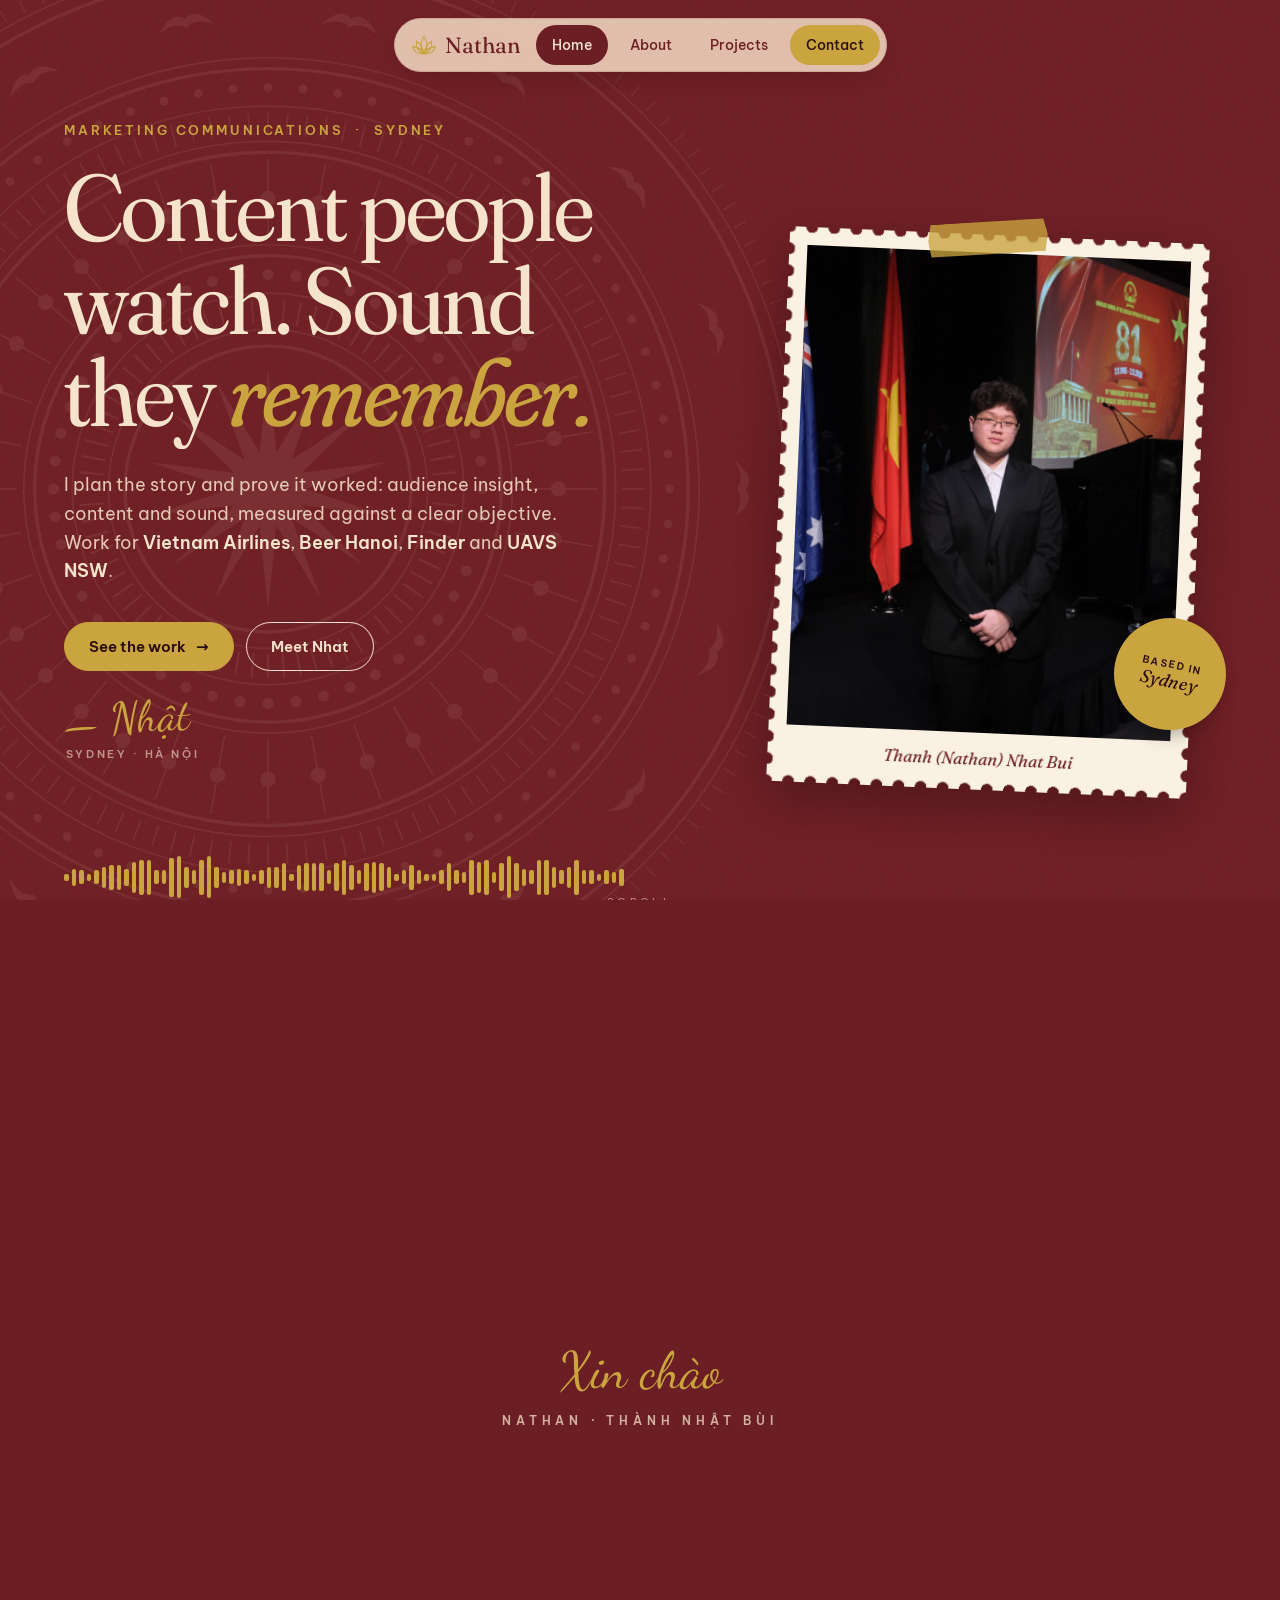
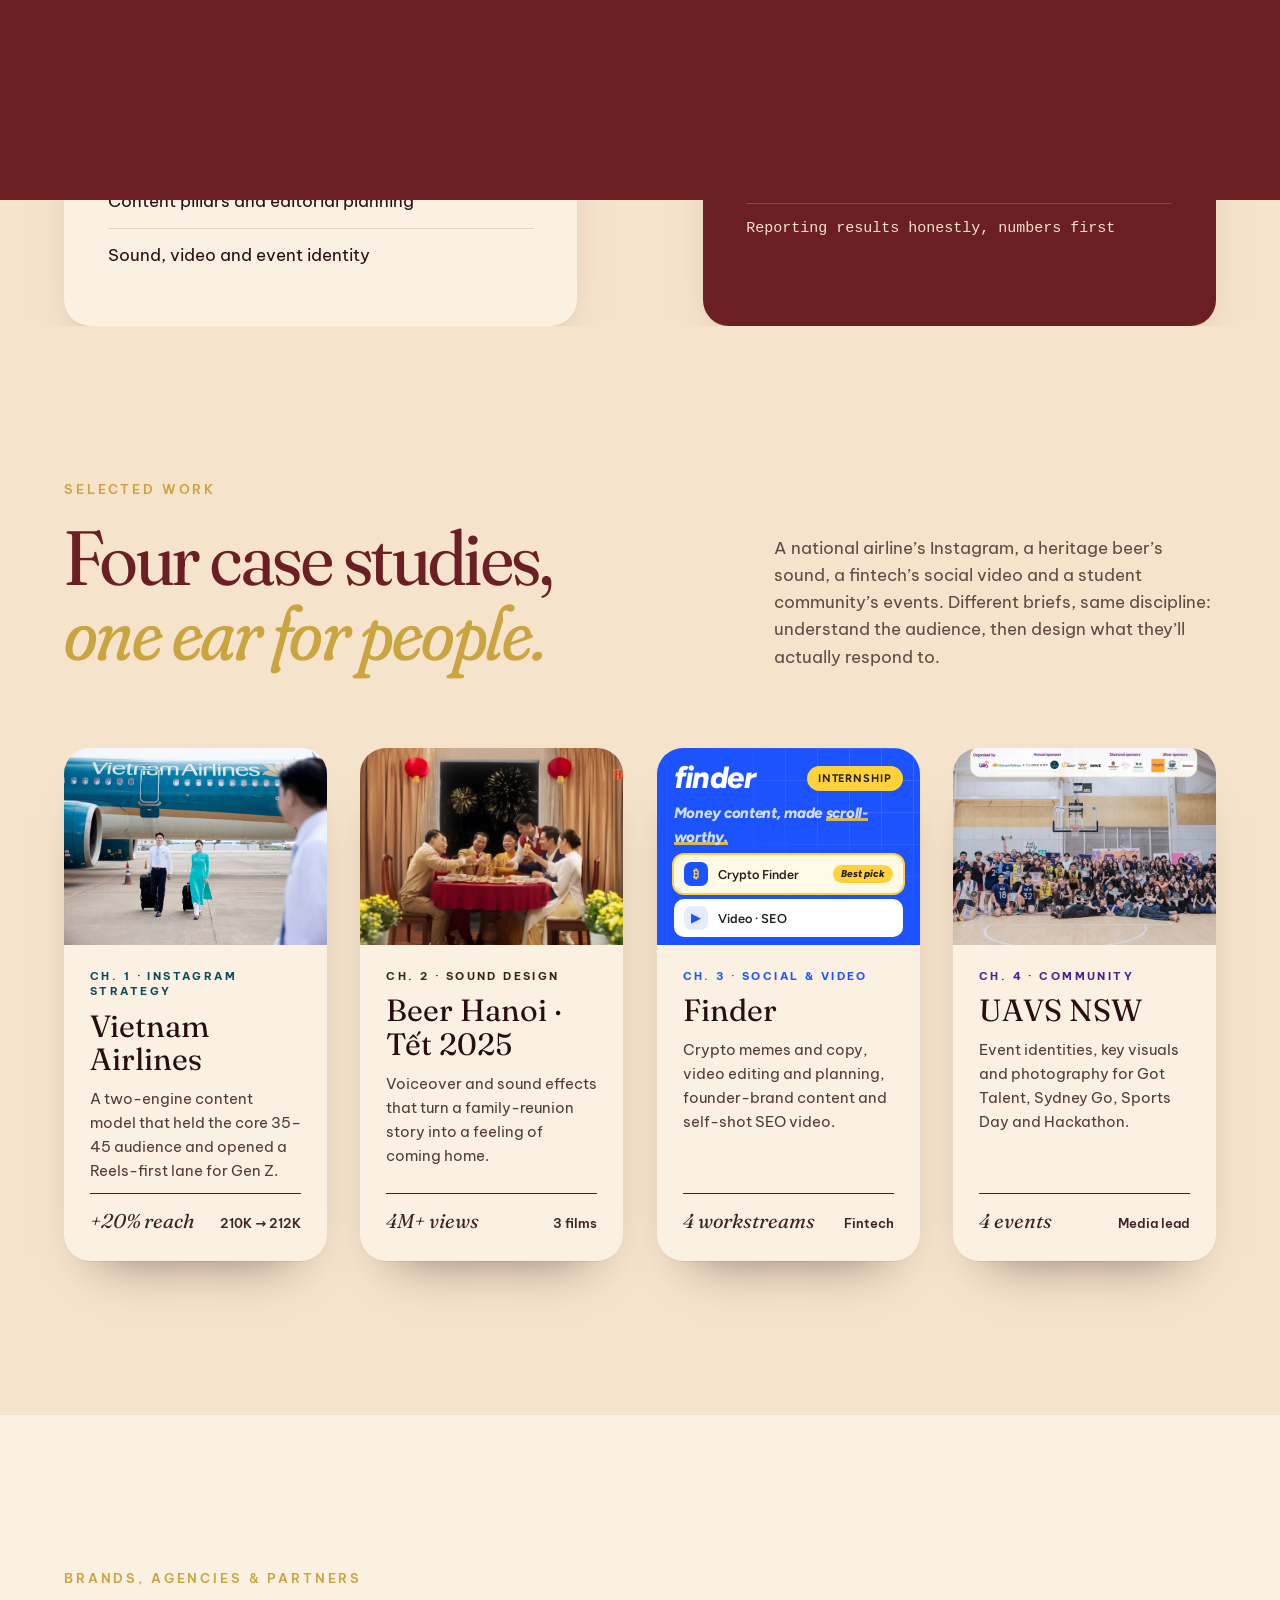
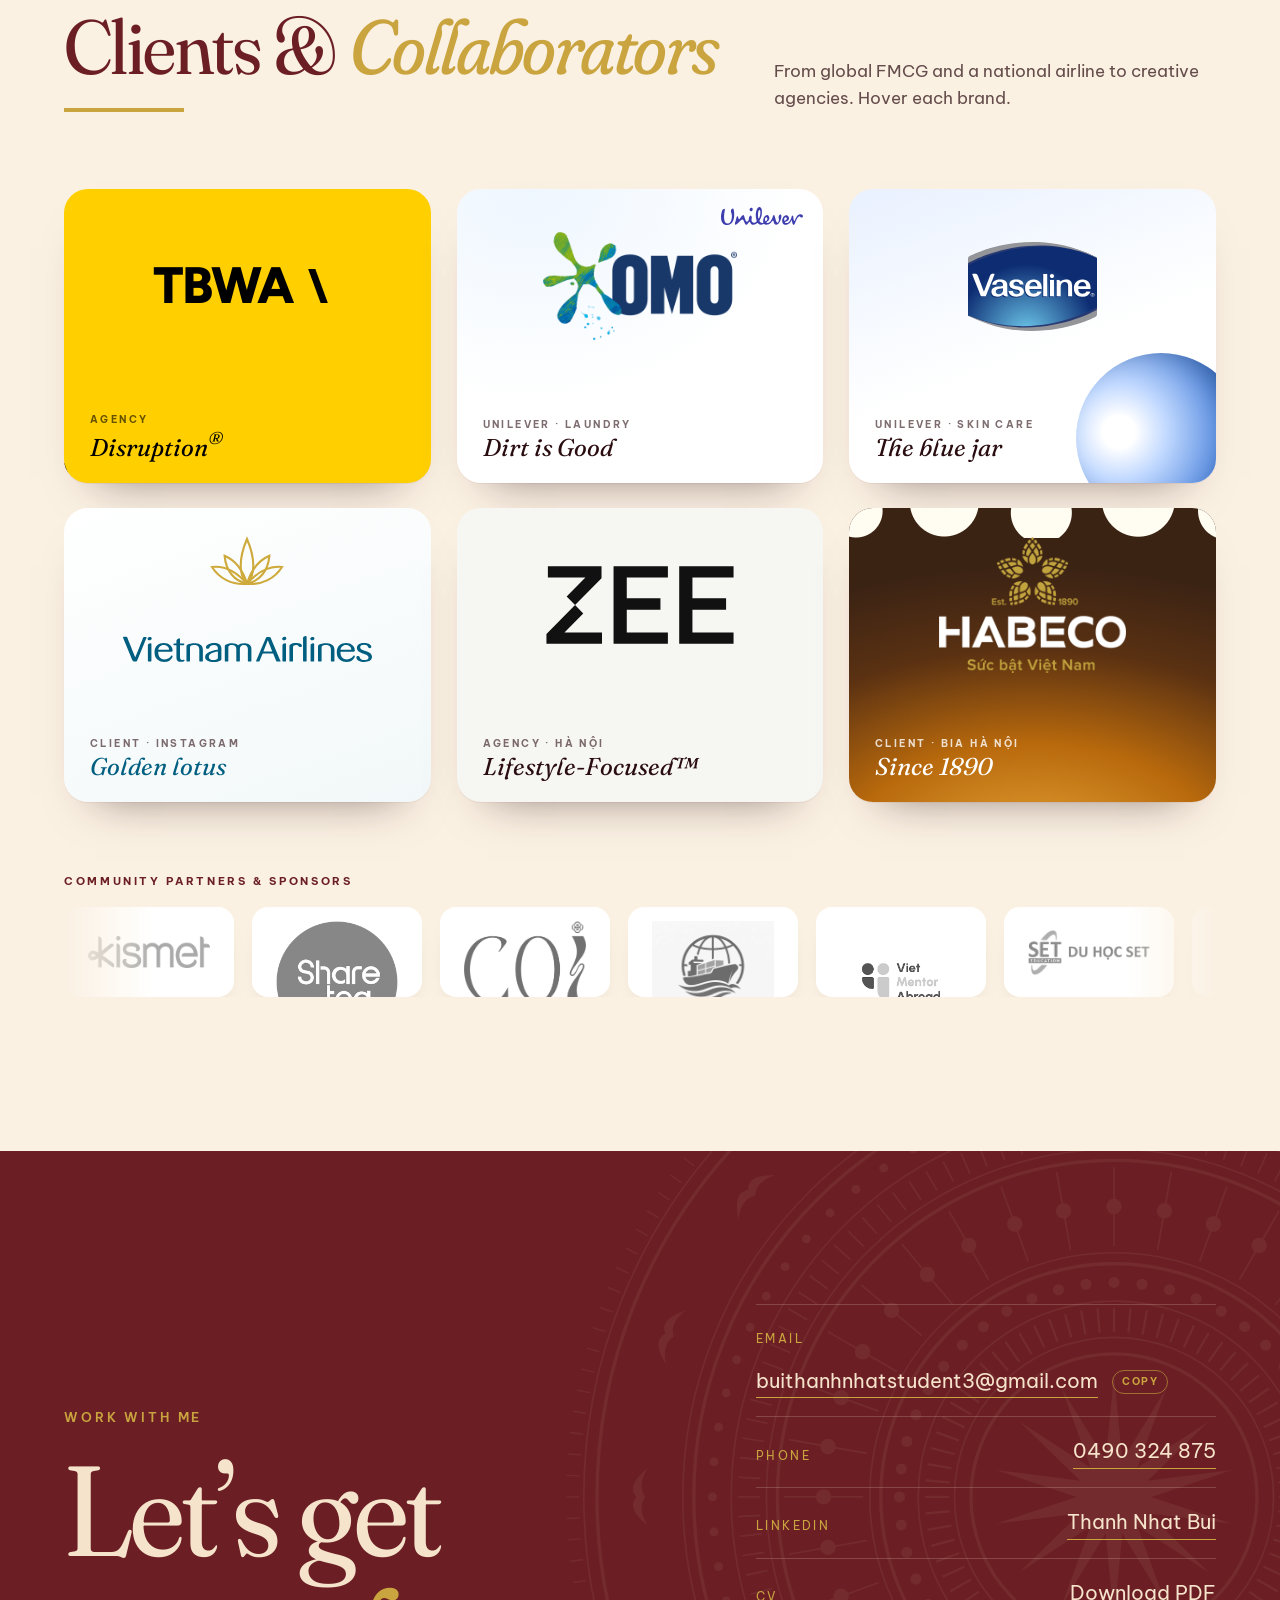
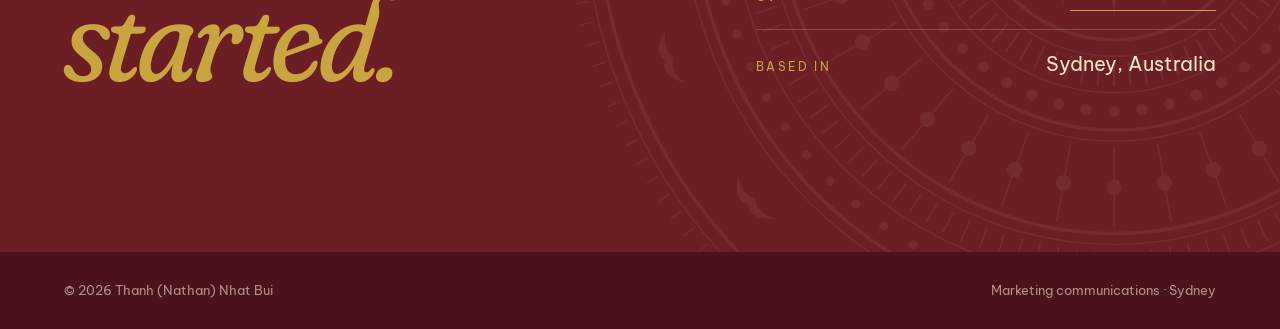
==== index.html @ efa36790 "Add files via upload" ====
<!doctype html>
<html lang="en">
<head>
  <meta charset="utf-8">
  <meta name="viewport" content="width=device-width, initial-scale=1">
  <title>Nathan Bui — Marketing Communications</title>
  <meta name="description" content="Thanh (Nathan) Nhat Bui — marketing communications, Sydney. Case studies for Vietnam Airlines, Beer Hanoi, Finder and UAVS NSW.">
  <meta property="og:type" content="website">
  <meta property="og:title" content="Nathan Bui — Marketing Communications">
  <meta property="og:description" content="Thanh (Nathan) Nhat Bui — marketing communications, Sydney. Case studies for Vietnam Airlines, Beer Hanoi, Finder and UAVS NSW.">
  <meta property="og:url" content="https://heynathanbui.github.io/">
  <meta property="og:image" content="https://heynathanbui.github.io/assets/img/og.jpg">
  <meta property="og:image:width" content="1200">
  <meta property="og:image:height" content="630">
  <meta name="twitter:card" content="summary_large_image">
  <link rel="icon" href="assets/favicon.svg" type="image/svg+xml">
  <link rel="preconnect" href="https://fonts.googleapis.com">
  <link rel="preconnect" href="https://fonts.gstatic.com" crossorigin>
  <link href="https://fonts.googleapis.com/css2?family=Dancing+Script:wght@500;600&family=Be+Vietnam+Pro:wght@400;500;600&family=Figtree:ital,wght@0,600;0,700;1,800&family=Fraunces:ital,opsz,wght,SOFT@0,9..144,300..600,0..100;1,9..144,300..600,0..100&display=swap" rel="stylesheet">
  <link rel="stylesheet" href="assets/css/style.css?v=20261015a">
</head>
<body>

  <nav class="nav" aria-label="Main">
    <div class="nav__pill">
      <a class="nav__brand" href="index.html">
        <svg viewBox="0 0 48 48" fill="none" stroke="#c9a43f" stroke-width="2" stroke-linecap="round" aria-hidden="true">
          <path d="M24 40 C17 32 17 20 24 8 C31 20 31 32 24 40Z"/>
          <path d="M24 40 C14 37 9 28 10 17 C17 21 22 29 24 40Z"/>
          <path d="M24 40 C34 37 39 28 38 17 C31 21 26 29 24 40Z"/>
          <path d="M24 40 C12 41 5 35 3 27 C11 27 19 32 24 40Z"/>
          <path d="M24 40 C36 41 43 35 45 27 C37 27 29 32 24 40Z"/>
        </svg>
        <span>Nathan</span>
      </a>
      <a class="nav__link" href="index.html" aria-current="page">Home</a>
      <a class="nav__link" href="about.html">About</a>
      <a class="nav__link" href="projects.html">Projects</a>
      <a class="nav__link nav__cta" href="#contact">Contact</a>
    </div>
  </nav>

  <!-- HERO -->
  <header class="hero">
    <div class="drum" aria-hidden="true"></div>
    <div class="wrap hero__grid">
      <div>
        <p class="eyebrow reveal">Marketing communications &nbsp;·&nbsp; Sydney</p>
        <h1 class="display split-css">Content people watch. Sound they <em>remember.</em></h1>
        <p class="hero__lede reveal" data-delay="2">
          I plan the story and prove it worked: audience insight, content and sound, measured against a clear objective. Work for <strong>Vietnam Airlines</strong>, <strong>Beer Hanoi</strong>, <strong>Finder</strong> and <strong>UAVS NSW</strong>.
        </p>
        <div class="hero__actions reveal" data-delay="3">
          <a class="btn btn--gold" href="projects.html">See the work <span class="arrow">→</span></a>
          <a class="btn btn--ghost" href="about.html">Meet Nhat</a>
        </div>
        <p class="sig reveal" data-delay="3">— Nhật<small>Sydney · Hà Nội</small></p>
        <div class="reveal" data-delay="3">
          <div class="wave" data-step="2" role="button" aria-label="Pause or play waveform animation" tabindex="0"></div>
        </div>
      </div>

      <div class="hero__photo reveal" data-delay="2">
        <span class="tape" aria-hidden="true"></span>
        <div class="stamp-wrap tilt-r">
          <figure class="stamp" style="margin:0">
            <img src="assets/img/hero.jpg" alt="Nathan in a black suit standing beside the Vietnamese and Australian flags at a formal event" width="1126" height="2000">
            <figcaption>Thanh (Nathan) Nhat Bui</figcaption>
          </figure>
        </div>
        <div class="sticker" aria-hidden="true"><span><small>Based in</small>Sydney</span></div>
      </div>
    </div>
    <a class="scroll-cue" href="#work">Scroll</a>
  </header>

  <div class="ticker" aria-hidden="true"><div class="ticker__in">
    <span>Content strategy</span><span>Sound design</span><span>Video</span><span>Việt Nam</span><span>Sydney</span><span>APAC</span>
    <span>Content strategy</span><span>Sound design</span><span>Video</span><span>Việt Nam</span><span>Sydney</span><span>APAC</span>
  </div></div>

  <!-- TWO SIDES -->
  <section class="section section--paper twosides">
    <div class="wrap">
      <div class="section__head">
        <div>
          <p class="eyebrow reveal">How I work</p>
          <h2 class="display h2 reveal" data-delay="1">The idea,<br><em>and the proof.</em></h2>
        </div>
        <p class="section__note reveal" data-delay="2">Good marketing needs both: an idea people care about, and evidence that it worked. Every case study here shows the two together.</p>
      </div>
      <div class="sides">
        <article class="side reveal">
          <span class="side__k">The idea</span>
          <h3>What we say, and how it feels</h3>
          <ul><li>Audience insight and segmentation</li><li>Positioning and message architecture</li><li>Content pillars and editorial planning</li><li>Sound, video and event identity</li></ul>
        </article>
        <span class="sides__x reveal" data-delay="1" aria-hidden="true">×</span>
        <article class="side side--tech reveal" data-delay="2">
          <span class="side__k">The proof</span>
          <h3>How we know it worked</h3>
          <ul><li>Clear objectives and KPIs for every piece</li><li>Reading platform analytics: reach, retention, engagement</li><li>Search intent and SEO video</li><li>Reporting results honestly, numbers first</li></ul>
        </article>
      </div>
    </div>
  </section>

  <!-- SELECTED WORK -->
  <section class="section section--paper" id="work">
    <div class="wrap">
      <div class="section__head">
        <div>
          <p class="eyebrow reveal">Selected work</p>
          <h2 class="display h2 reveal" data-delay="1">Four case studies,<br><em>one ear for people.</em></h2>
        </div>
        <p class="section__note reveal" data-delay="2">A national airline’s Instagram, a heritage beer’s sound, a fintech’s social video and a student community’s events. Different briefs, same discipline: understand the audience, then design what they’ll actually respond to.</p>
      </div>

      <div class="cases">
        <a class="case-card case-card--vna reveal" href="work/vietnam-airlines.html" data-cursor="View">
          <div class="case-card__img"><img src="assets/img/vna-crew-tarmac.jpg" alt="Vietnam Airlines crew walking beside an aircraft" loading="lazy"></div>
          <div class="case-card__body">
            <span class="case-card__k">Ch. 1 · Instagram strategy</span>
            <h3>Vietnam Airlines</h3>
            <p>A two-engine content model that held the core 35–45 audience and opened a Reels-first lane for Gen Z.</p>
            <div class="case-card__stat"><span>+20% reach</span><span>210K → 212K</span></div>
          </div>
        </a>
        <a class="case-card case-card--beer reveal" data-delay="1" href="work/beer-hanoi.html" data-cursor="View">
          <div class="case-card__img"><img src="assets/img/beer-dinner.jpg" alt="A family toasting at a Tết dinner, from the Beer Hanoi TVC" loading="lazy"></div>
          <div class="case-card__body">
            <span class="case-card__k">Ch. 2 · Sound design</span>
            <h3>Beer Hanoi · Tết 2025</h3>
            <p>Voiceover and sound effects that turn a family-reunion story into a feeling of coming home.</p>
            <div class="case-card__stat"><span>4M+ views</span><span>3 films</span></div>
          </div>
        </a>
        <a class="case-card case-card--finder reveal" data-delay="2" href="work/finder.html" data-cursor="View">
          <div class="case-card__img"><div class="fc" style="aspect-ratio:4/3; border-radius:0">
            <div class="fc__top"><span class="fc__logo">finder</span><span class="fc__pill">Internship</span></div>
            <p class="fc__h" style="color:#fff">Money content, made <em>scroll-worthy.</em></p>
            <div class="fc__rows"><div class="fc__row best"><i>₿</i><span>Crypto Finder</span><b>Best pick</b></div><div class="fc__row"><i>▶</i><span>Video · SEO</span></div></div>
          </div></div>
          <div class="case-card__body">
            <span class="case-card__k">Ch. 3 · Social &amp; video</span>
            <h3>Finder</h3>
            <p>Crypto memes and copy, video editing and planning, founder-brand content and self-shot SEO video.</p>
            <div class="case-card__stat"><span>4 workstreams</span><span>Fintech</span></div>
          </div>
        </a>
        <a class="case-card case-card--uavs reveal" data-delay="3" href="work/uavs.html" data-cursor="View">
          <div class="case-card__img"><img src="assets/img/community-sportday.jpg" alt="Everyone at UAVS Sports Day posing on the basketball court" loading="lazy"></div>
          <div class="case-card__body">
            <span class="case-card__k">Ch. 4 · Community</span>
            <h3>UAVS NSW</h3>
            <p>Event identities, key visuals and photography for Got Talent, Sydney Go, Sports Day and Hackathon.</p>
            <div class="case-card__stat"><span>4 events</span><span>Media lead</span></div>
          </div>
        </a>
      </div>
    </div>
  </section>

  <!-- CLIENTS -->
  <section class="section clients clients--v2">
    <div class="wrap">
      <div class="section__head">
        <div>
          <p class="eyebrow reveal">Brands, agencies &amp; partners</p>
          <h2 class="display h2 reveal" data-delay="1">Clients &amp; <em>Collaborators</em></h2>
          <hr class="rule reveal" data-delay="2">
        </div>
        <p class="section__note reveal" data-delay="2">From global FMCG and a national airline to creative agencies. Hover each brand.</p>
      </div>

      <div class="brands">
        <article class="brand brand--tbwa reveal" data-cursor="TBWA\">
          <span class="brand__slash" aria-hidden="true"></span>
          <div class="brand__logo"><img src="assets/img/logos/brands/tbwa.svg" alt=""><b>TBWA</b></div>
          <p class="brand__k">Agency</p><p class="brand__t">Disruption<sup>®</sup></p>
          <span class="sr-only">TBWA</span>
        </article>

        <article class="brand brand--omo reveal" data-delay="1" data-cursor="OMO">
          <span class="bubbles" aria-hidden="true"><i></i><i></i><i></i><i></i><i></i><i></i><i></i></span>
          <div class="brand__logo"><img src="assets/img/logos/brands/omo.png" alt="OMO"></div>
          <div class="brand__sub"><img src="assets/img/logos/brands/unilever.svg" alt="Unilever"></div>
          <p class="brand__k">Unilever · Laundry</p><p class="brand__t">Dirt is Good</p>
        </article>

        <article class="brand brand--vaseline reveal" data-delay="2" data-cursor="Vaseline">
          <span class="drop" aria-hidden="true"></span>
          <div class="brand__logo"><img src="assets/img/logos/brands/vaseline.svg" alt="Vaseline"></div>
          <p class="brand__k">Unilever · Skin care</p><p class="brand__t">The blue jar</p>
        </article>

        <article class="brand brand--vna reveal" data-cursor="VNA">
          <svg class="lotus" viewBox="0 0 120 80" aria-hidden="true"><g fill="none" stroke="#c9a227" stroke-width="3" stroke-linecap="round"><path d="M60 74C48 62 48 38 60 10c12 28 12 52 0 64z"/><path d="M60 74C42 70 30 56 28 34c14 6 26 20 32 40z"/><path d="M60 74c18-4 30-18 32-40-14 6-26 20-32 40z"/><path d="M60 74C38 76 20 66 10 50c18-2 36 8 50 24z"/><path d="M60 74c22 2 40-8 50-24-18-2-36 8-50 24z"/></g></svg>
          <img class="brand__plane" src="assets/img/vna-plane-cutout.png" alt="" aria-hidden="true">
          <div class="brand__logo"><img src="assets/img/logos/brands/vietnam-airlines.svg" alt="Vietnam Airlines"></div>
          <p class="brand__k">Client · Instagram</p><p class="brand__t">Golden lotus</p>
        </article>

        <article class="brand brand--zee reveal" data-delay="1" data-cursor="ZEE">
          <svg class="zz" viewBox="0 0 300 60" preserveAspectRatio="none" aria-hidden="true"><path d="M0 50 L40 10 L80 50 L120 10 L160 50 L200 10 L240 50 L280 10 L320 50"/></svg>
          <div class="brand__logo"><img src="assets/img/logos/brands/zee.svg" alt="ZEE Agency"></div>
          <p class="brand__k">Agency · Hà Nội</p><p class="brand__t">Lifestyle-Focused™</p>
        </article>

        <article class="brand brand--bia reveal" data-delay="2" data-cursor="Dô!">
          <span class="bubbles" aria-hidden="true"><i></i><i></i><i></i><i></i><i></i><i></i><i></i></span>
          <span class="foam" aria-hidden="true"></span>
          <div class="brand__logo"><img src="assets/img/logos/brands/habeco.png" alt="HABECO, maker of Bia Hà Nội"></div>
          <p class="brand__k">Client · Bia Hà Nội</p><p class="brand__t">Since 1890</p>
        </article>
      </div>

      <p class="partners__k reveal">Community partners &amp; sponsors</p>
      <div class="partners reveal" aria-label="Community partners">
        <div class="partners__track">
          <span><img src="assets/img/logos/kismet.png" alt="Kismet"></span><span><img src="assets/img/logos/sharetea.png" alt="Sharetea"></span><span><img src="assets/img/logos/coi.png" alt="Coi"></span><span><img src="assets/img/logos/manh-hai.png" alt="Mạnh Hải Pty Ltd"></span><span><img src="assets/img/logos/viet-mentor.png" alt="Viet Mentor Abroad"></span><span><img src="assets/img/logos/set.png" alt="Du Học SET"></span>
          <span aria-hidden="true"><img src="assets/img/logos/kismet.png" alt=""></span><span aria-hidden="true"><img src="assets/img/logos/sharetea.png" alt=""></span><span aria-hidden="true"><img src="assets/img/logos/coi.png" alt=""></span><span aria-hidden="true"><img src="assets/img/logos/manh-hai.png" alt=""></span><span aria-hidden="true"><img src="assets/img/logos/viet-mentor.png" alt=""></span><span aria-hidden="true"><img src="assets/img/logos/set.png" alt=""></span>
        </div>
      </div>
    </div>
  </section>

  <!-- CONTACT -->
  <section class="section section--ox contact" id="contact">
    <div class="drum" aria-hidden="true"></div>
    <div class="wrap contact__grid">
      <div>
        <p class="eyebrow reveal">Work with me</p>
        <h2 class="display reveal" data-delay="1">Let’s get <em>started.</em></h2>
      </div>
      <ul class="contact__list reveal" data-delay="2">
        <li><span>Email</span><span class="contact__val"><a href="mailto:buithanhnhatstudent3@gmail.com">buithanhnhatstudent3@gmail.com</a><button class="copy" data-copy="buithanhnhatstudent3@gmail.com" aria-label="Copy email address">Copy</button></span></li>
        <li><span>Phone</span><a href="tel:+61490324875">0490 324 875</a></li>
        <li><span>LinkedIn</span><a href="https://www.linkedin.com/in/bui-thanh-nhat-42ab19323/" target="_blank" rel="noopener">Thanh Nhat Bui</a></li>
        <li><span>CV</span><a href="assets/Thanh-Nhat-Bui-CV.pdf" target="_blank" rel="noopener">Download PDF</a></li>
        <li><span>Based in</span><span>Sydney, Australia</span></li>
      </ul>
    </div>
  </section>

  <footer class="footer">
    <div class="wrap">
      <span>© <span data-year></span> Thanh (Nathan) Nhat Bui</span>
      <span>Marketing communications · Sydney</span>
    </div>
  </footer>

  <script src="assets/js/main.js?v=20261015a"></script>
</body>
</html>
---- assets/css/style.css ----
/* ==========================================================
   Nathan (Thanh Nhat Bui) — portfolio
   Palette: oxblood / cream / gold. Type: Fraunces + Be Vietnam Pro
   ========================================================== */

:root {
  --oxblood: #6b1f24;
  --oxblood-deep: #4a1418;
  --cream: #f6e3cb;
  --paper: #fbf1e3;
  --gold: #c9a43f;
  --gold-soft: #e2c77a;
  --ink: #2a0d10;

  --serif: "Fraunces", Georgia, serif;
  --sans: "Be Vietnam Pro", system-ui, sans-serif;

  --gutter: clamp(16px, 5vw, 80px);
  --max: 1280px;
  --ease: cubic-bezier(.2, .7, .2, 1);
}

*, *::before, *::after { box-sizing: border-box; }
html { scroll-behavior: smooth; }
body {
  margin: 0;
  background: var(--cream);
  color: var(--ink);
  font-family: var(--sans);
  font-size: 17px;
  line-height: 1.6;
  -webkit-font-smoothing: antialiased;
  overflow-x: clip;
}
html { overflow-x: clip; }
img { display: block; max-width: 100%; }
a { color: inherit; }

.wrap { width: 100%; max-width: var(--max); margin: 0 auto; padding: 0 var(--gutter); }

/* ---------- type ---------- */
.eyebrow {
  font-family: var(--sans);
  font-size: 13px;
  font-weight: 600;
  letter-spacing: .22em;
  text-transform: uppercase;
  color: var(--gold);
  margin: 0 0 20px;
}
.display {
  font-family: var(--serif);
  font-weight: 400;
  font-variation-settings: "opsz" 144, "SOFT" 50;
  line-height: .98;
  letter-spacing: -.02em;
  margin: 0;
}
.display em { font-style: italic; color: var(--gold); font-variation-settings: "opsz" 144, "SOFT" 100; }
.h2 { font-size: clamp(40px, 6vw, 84px); }
.chapter {
  font-family: var(--serif);
  font-style: italic;
  font-size: clamp(22px, 2.4vw, 30px);
  color: var(--gold);
  margin: 0 0 6px;
}

/* ---------- pill nav ---------- */
.nav {
  position: fixed; inset: 18px 0 auto; z-index: 50;
  display: flex; justify-content: center; pointer-events: none;
  padding: 0 16px;
}
.nav__pill {
  pointer-events: auto;
  display: flex; align-items: center; gap: 6px;
  padding: 6px 6px 6px 16px;
  background: rgba(246, 227, 203, .82);
  backdrop-filter: blur(14px) saturate(1.4);
  -webkit-backdrop-filter: blur(14px) saturate(1.4);
  border: 1px solid rgba(107, 31, 36, .14);
  border-radius: 999px;
  box-shadow: 0 10px 30px -12px rgba(42, 13, 16, .35);
  max-width: 100%;
}
.nav__brand {
  display: flex; align-items: center; gap: 8px; margin-right: 10px;
  font-family: var(--serif); font-size: 22px; color: var(--oxblood); text-decoration: none;
}
.nav__brand svg { width: 26px; height: 26px; }
.nav a.nav__link {
  font-size: 14px; font-weight: 500; text-decoration: none; color: var(--oxblood);
  padding: 9px 16px; border-radius: 999px; transition: background .25s, color .25s;
  white-space: nowrap;
}
.nav a.nav__link:hover { background: rgba(107, 31, 36, .08); }
.nav a.nav__link[aria-current="page"] { background: var(--oxblood); color: var(--cream); }
.nav a.nav__cta { background: var(--gold); color: var(--ink); }
.nav a.nav__cta:hover { background: var(--gold-soft); }

/* ---------- hero ---------- */
.hero {
  position: relative;
  min-height: 100vh; min-height: 100svh;
  background: var(--oxblood);
  color: var(--cream);
  overflow: hidden;
  display: flex; align-items: center;
  padding: 120px 0 80px;
}
.hero::after { /* paper grain */
  content: ""; position: absolute; inset: 0; pointer-events: none; opacity: .18; mix-blend-mode: overlay;
  background-image: url("data:image/svg+xml,%3Csvg xmlns='http://www.w3.org/2000/svg' width='160' height='160'%3E%3Cfilter id='n'%3E%3CfeTurbulence type='fractalNoise' baseFrequency='.9' numOctaves='3' stitchTiles='stitch'/%3E%3C/filter%3E%3Crect width='100%25' height='100%25' filter='url(%23n)'/%3E%3C/svg%3E");
}
.drum {
  position: absolute; width: min(1100px, 130vw); aspect-ratio: 1;
  left: -22%; top: 50%; translate: 0 -50%;
  color: var(--cream); opacity: .07;
  animation: spin 240s linear infinite;
}
@keyframes spin { to { rotate: 360deg; } }

.hero__grid {
  position: relative; z-index: 2;
  display: grid; grid-template-columns: 1.15fr .85fr; gap: clamp(32px, 6vw, 96px); align-items: center;
}
.hero__grid > * { min-width: 0; }
.hero h1 { font-size: clamp(48px, 7.4vw, 112px); }
.hero__lede { max-width: 30em; font-size: clamp(17px, 1.4vw, 20px); color: rgba(246, 227, 203, .86); margin: 32px 0 0; }
.hero__lede strong { color: var(--cream); font-weight: 600; }

.hero__actions { display: flex; flex-wrap: wrap; gap: 12px; margin-top: 36px; }
.btn {
  display: inline-flex; align-items: center; gap: 10px;
  font: 600 15px/1 var(--sans); text-decoration: none;
  padding: 16px 24px; border-radius: 999px; border: 1.5px solid currentColor;
  transition: transform .3s var(--ease), background .3s, color .3s;
}
.btn:hover { transform: translateY(-2px); }
.btn--gold { background: var(--gold); border-color: var(--gold); color: var(--ink); }
.btn--gold:hover { background: var(--gold-soft); border-color: var(--gold-soft); }
.btn--ghost { color: var(--cream); }
.btn--ghost:hover { background: var(--cream); color: var(--oxblood); }
.btn .arrow { transition: transform .3s var(--ease); }
.btn:hover .arrow { transform: translateX(4px); }

/* waveform */
.wave {
  display: flex; align-items: center; gap: 3px; height: 56px; margin-top: 44px;
  max-width: 560px; cursor: pointer; overflow: hidden;
}
.wave span {
  flex: 1; min-width: 2px; border-radius: 2px; background: var(--gold);
  height: calc(var(--h) * 100%); transform-origin: center;
  animation: pulse 1.6s ease-in-out infinite; animation-delay: var(--d);
  animation-play-state: paused;
}
.wave.is-playing span { animation-play-state: running; }
@keyframes pulse { 0%, 100% { transform: scaleY(1); } 50% { transform: scaleY(.35); } }
.wave__label { font-size: 12px; letter-spacing: .2em; text-transform: uppercase; color: rgba(246, 227, 203, .6); margin-top: 12px; }

/* ---------- stamp frame (scalloped edge) ---------- */
.stamp-wrap { filter: drop-shadow(0 18px 28px rgba(20, 4, 6, .35)); }
.stamp {
  --r: 6px; --s: 22px;
  background: var(--paper);
  padding: 18px;
  -webkit-mask:
    radial-gradient(var(--r) at var(--r) var(--r), #0000 97%, #000) calc(-1 * var(--r)) calc(-1 * var(--r)) / var(--s) var(--s) round,
    linear-gradient(#000 0 0) center / calc(100% - var(--s)) calc(100% - var(--s)) no-repeat;
          mask:
    radial-gradient(var(--r) at var(--r) var(--r), #0000 97%, #000) calc(-1 * var(--r)) calc(-1 * var(--r)) / var(--s) var(--s) round,
    linear-gradient(#000 0 0) center / calc(100% - var(--s)) calc(100% - var(--s)) no-repeat;
}
.stamp img { width: 100%; height: 100%; object-fit: cover; }
.stamp figcaption {
  font-family: var(--serif); font-style: italic; font-size: 17px; color: var(--oxblood);
  text-align: center; padding-top: 12px;
}
.tilt-l { rotate: -3deg; }
.tilt-r { rotate: 2.5deg; }

.hero__photo { position: relative; justify-self: center; width: min(420px, 100%); }
.hero__photo .stamp img { aspect-ratio: 4 / 5; object-position: 50% 78%; }
.hero__photo .stamp-wrap { transition: rotate .6s var(--ease); }
.hero__photo:hover .stamp-wrap { rotate: 1deg; }
.tape {
  position: absolute; z-index: 3; width: 120px; height: 34px;
  background: rgba(201, 164, 63, .78);
  top: -14px; left: 50%; translate: -50% 0; rotate: -4deg;
  clip-path: polygon(3% 0, 97% 4%, 100% 50%, 97% 100%, 2% 96%, 0 50%);
}
.sticker {
  position: absolute; z-index: 4;
  font-family: var(--serif); font-style: italic; font-size: 18px; line-height: 1.1;
  color: var(--ink); background: var(--gold);
  width: 112px; height: 112px; border-radius: 50%;
  display: grid; place-items: center; text-align: center;
  right: -28px; bottom: 60px; rotate: 12deg;
  box-shadow: 0 10px 20px -8px rgba(0, 0, 0, .4);
}
.sticker small { display: block; font: 600 10px/1.3 var(--sans); letter-spacing: .16em; text-transform: uppercase; font-style: normal; }

.scroll-cue {
  position: absolute; bottom: 28px; left: 50%; translate: -50% 0; z-index: 2;
  font-size: 11px; letter-spacing: .3em; text-transform: uppercase; color: rgba(246, 227, 203, .55);
  display: flex; flex-direction: column; align-items: center; gap: 10px; text-decoration: none;
}
.scroll-cue::after { content: ""; width: 1px; height: 36px; background: linear-gradient(var(--gold), transparent); animation: drip 2s ease-in-out infinite; transform-origin: top; }
@keyframes drip { 0% { transform: scaleY(0); } 60% { transform: scaleY(1); } 100% { transform: scaleY(1); opacity: 0; } }

/* ---------- sections ---------- */
.section { padding: clamp(80px, 12vw, 160px) 0; position: relative; }
.section--paper { background: var(--cream); }
.section--ox { background: var(--oxblood); color: var(--cream); }
.section__head { display: flex; flex-wrap: wrap; align-items: end; justify-content: space-between; gap: 24px; margin-bottom: clamp(48px, 6vw, 80px); }
.section__head .display { color: var(--oxblood); }
.section--ox .section__head .display { color: var(--cream); }
.rule { width: 120px; height: 4px; background: var(--gold); border: 0; margin: 24px 0 0; }
.section__note { max-width: 26em; color: rgba(42, 13, 16, .72); margin: 0; }

/* selected work: chapter cards */
.chapters { display: grid; grid-template-columns: 1fr 1fr; gap: clamp(32px, 5vw, 72px); }
.chapter-card { text-decoration: none; display: block; }
.chapter-card:nth-child(2) { margin-top: clamp(40px, 8vw, 120px); }
.chapter-card .stamp img { aspect-ratio: 16 / 10; }
.chapter-card .stamp-wrap { transition: rotate .6s var(--ease), translate .6s var(--ease); }
.chapter-card:hover .stamp-wrap { rotate: 0deg; translate: 0 -6px; }
.chapter-card h3 { font-family: var(--serif); font-weight: 500; font-size: clamp(28px, 3vw, 40px); color: var(--oxblood); margin: 28px 0 6px; line-height: 1.1; }
.chapter-card p { margin: 0; color: rgba(42, 13, 16, .72); }
.chapter-card .more { display: inline-flex; gap: 8px; margin-top: 16px; font-weight: 600; font-size: 14px; color: var(--oxblood); border-bottom: 1.5px solid var(--gold); padding-bottom: 3px; }
.chapter-card .stat { font-family: var(--serif); color: var(--gold); font-size: 18px; font-style: italic; }

/* clients */
.clients { background: var(--paper); }
.logos { display: grid; grid-template-columns: repeat(3, minmax(0, 1fr)); gap: clamp(16px, 3vw, 36px); }
.logo-tile {
  background: #fff; border-radius: 6px; aspect-ratio: 16 / 10;
  display: flex; align-items: center; justify-content: center; padding: 6% 12%; min-width: 0;
  box-shadow: 0 1px 0 rgba(107, 31, 36, .08), 0 18px 30px -22px rgba(42, 13, 16, .45);
  transition: rotate .5s var(--ease), translate .5s var(--ease);
}
.logo-tile:nth-child(odd) { rotate: -1.2deg; }
.logo-tile:nth-child(even) { rotate: 1deg; }
.logo-tile:hover { rotate: 0deg; translate: 0 -4px; }
.logo-tile img { max-width: 72%; max-height: 62%; width: auto; height: auto; object-fit: contain; }
.logo-tile img.is-wide { max-width: 78%; max-height: 36%; }

/* contact */
.contact { text-align: left; overflow: hidden; }
.contact .display { font-size: clamp(56px, 10vw, 150px); }
.contact__grid { display: grid; grid-template-columns: 1.4fr 1fr; gap: 48px; align-items: end; position: relative; z-index: 2; }
.contact__list { list-style: none; padding: 0; margin: 0; font-size: clamp(18px, 1.6vw, 22px); }
.contact__list li { padding: 18px 0; border-top: 1px solid rgba(246, 227, 203, .2); display: flex; justify-content: space-between; gap: 16px; }
.contact__list li span:first-child { font-size: 12px; letter-spacing: .2em; text-transform: uppercase; color: var(--gold); padding-top: 6px; }
.contact__list a { text-decoration: none; border-bottom: 1px solid var(--gold); }
.contact .drum { left: auto; right: -30%; opacity: .06; }

.footer { background: var(--oxblood-deep); color: rgba(246, 227, 203, .6); font-size: 13px; padding: 28px 0; }
.footer .wrap { display: flex; justify-content: space-between; flex-wrap: wrap; gap: 12px; }

/* ---------- reveal on scroll ---------- */
.reveal { opacity: 0; translate: 0 28px; transition: opacity .9s var(--ease), translate .9s var(--ease); }
.reveal.is-in { opacity: 1; translate: 0 0; }
.reveal[data-delay="1"] { transition-delay: .12s; }
.reveal[data-delay="2"] { transition-delay: .24s; }
.reveal[data-delay="3"] { transition-delay: .36s; }

/* ---------- responsive ---------- */
@media (max-width: 900px) {
  .hero__grid, .contact__grid { grid-template-columns: 1fr; }
  .hero__photo { width: min(340px, 82%); margin-top: 24px; }
  .sticker { width: 92px; height: 92px; font-size: 15px; right: -18px; }
  .chapters { grid-template-columns: 1fr; }
  .chapter-card:nth-child(2) { margin-top: 0; }
  .logos { grid-template-columns: repeat(2, minmax(0, 1fr)); }
}
@media (max-width: 560px) {
  .nav__brand span { display: none; }
  .nav__brand { margin-right: 2px; }
  .nav a.nav__link { padding: 9px 11px; font-size: 13px; }
  .nav__pill { padding-left: 10px; gap: 2px; }
  .scroll-cue { display: none; }
  .wave { gap: 2px; height: 44px; }
  .wave span { min-width: 1px; }
}
@media (prefers-reduced-motion: reduce) {
  *, *::before, *::after { animation: none !important; transition: none !important; }
  .reveal { opacity: 1; translate: 0 0; }
}

/* ==========================================================
   Shared inner-page pieces
   ========================================================== */
.prop { position: absolute; z-index: 5; pointer-events: none; filter: drop-shadow(0 10px 14px rgba(42, 13, 16, .28)); }
.prop img { width: 100%; height: auto; }
.prop.float { animation: bob 6s ease-in-out infinite; }
@keyframes bob { 50% { translate: 0 -8px; } }

.page-head { position: relative; overflow: hidden; padding: 150px 0 90px; }
.page-head--ox { background: var(--oxblood); color: var(--cream); }
.page-head--paper { background: var(--paper); }

/* ---------- ABOUT ---------- */
.about-hero__grid { display: grid; grid-template-columns: .8fr 1.2fr; gap: clamp(40px, 7vw, 110px); align-items: center; position: relative; z-index: 2; }
.about-hero__grid > * { min-width: 0; }
.about-photo { position: relative; max-width: 440px; }
.about-photo .stamp img { aspect-ratio: 1 / 1.05; object-position: 40% 30%; }
.name-tag {
  position: absolute; left: -18px; bottom: -26px; z-index: 4; rotate: -4deg;
  background: var(--gold); color: var(--ink); padding: 12px 18px 12px 16px; border-radius: 4px;
  box-shadow: 0 12px 22px -10px rgba(0, 0, 0, .5);
  font: 600 12px/1.5 var(--sans); letter-spacing: .14em; text-transform: uppercase;
}
.name-tag span { display: block; font: italic 400 16px/1.3 var(--serif); letter-spacing: 0; text-transform: none; }
.about-hero h1 { font-size: clamp(64px, 10vw, 150px); }
.about-bio { font-size: clamp(17px, 1.35vw, 20px); color: rgba(246, 227, 203, .88); max-width: 36em; }
.about-bio p { margin: 24px 0 0; }
.role-pills { display: flex; flex-wrap: wrap; gap: 10px; margin-top: 34px; padding: 0; list-style: none; }
.role-pills li { border: 1.5px solid rgba(201, 164, 63, .7); color: var(--cream); border-radius: 999px; padding: 10px 18px; font-size: 14px; font-weight: 500; }
.role-pills li:first-child { background: var(--gold); border-color: var(--gold); color: var(--ink); }
.about-hero .wave { max-width: none; margin-top: clamp(64px, 8vw, 110px); height: 40px; position: relative; z-index: 2; }

.skills-grid { display: grid; grid-template-columns: 1.3fr 1fr; gap: clamp(40px, 6vw, 96px); align-items: start; }
.skills-grid > * { min-width: 0; }
.skills { list-style: none; padding: 0; margin: 0; display: grid; grid-template-columns: repeat(2, minmax(0, 1fr)); gap: 14px; }
.skills li {
  display: flex; align-items: center; gap: 16px; padding: 18px 20px;
  background: var(--paper); border: 1px solid rgba(107, 31, 36, .1); border-radius: 14px;
  font-weight: 500; color: var(--oxblood); transition: translate .4s var(--ease), box-shadow .4s;
}
.skills li:hover { translate: 0 -3px; box-shadow: 0 14px 24px -16px rgba(42, 13, 16, .4); }
.skills svg { flex: none; width: 44px; height: 44px; padding: 10px; border-radius: 50%; background: var(--oxblood); color: var(--gold); }
.h3 { font-family: var(--serif); font-weight: 400; font-size: clamp(34px, 4vw, 54px); color: var(--oxblood); margin: 0 0 28px; line-height: 1; }

.study-card { position: relative; }
.study-card .stamp { padding: 36px 32px 32px; }
.study-card h4 { font-family: var(--serif); font-weight: 500; font-size: 26px; color: var(--oxblood); margin: 0 0 8px; line-height: 1.15; }
.study-card p { margin: 0; color: rgba(42, 13, 16, .75); }
.study-card .grad { display: inline-block; margin-top: 18px; font: italic 18px var(--serif); color: var(--gold); }
.based-note { margin-top: 36px; font: italic 20px/1.4 var(--serif); color: var(--oxblood); border-top: 1px solid rgba(107, 31, 36, .2); padding-top: 20px; }

.timeline { position: relative; list-style: none; margin: 0; padding: 0; }
.timeline::before { content: ""; position: absolute; left: 8px; top: 12px; bottom: 12px; width: 3px; background: var(--gold); border-radius: 2px; }
.timeline li { position: relative; display: grid; grid-template-columns: minmax(0, .9fr) minmax(0, 1.1fr); gap: 32px; padding: 0 0 56px 52px; }
.timeline li:last-child { padding-bottom: 0; }
.timeline li::before { content: ""; position: absolute; left: 0; top: 8px; width: 19px; height: 19px; border-radius: 50%; background: var(--cream); border: 4px solid var(--gold); }
.timeline h4 { font-family: var(--serif); font-weight: 500; font-size: clamp(24px, 2.4vw, 32px); color: var(--oxblood); margin: 0; line-height: 1.15; }
.timeline .meta { font-size: 13px; letter-spacing: .14em; text-transform: uppercase; color: rgba(107, 31, 36, .7); margin-top: 8px; font-weight: 600; }
.timeline p { margin: 4px 0 0; color: rgba(42, 13, 16, .8); font-size: 18px; }
.timeline .num { font-family: var(--serif); color: var(--gold); font-style: italic; }

.next-band { background: var(--oxblood); color: var(--cream); border-radius: 28px; padding: clamp(40px, 6vw, 72px); display: flex; flex-wrap: wrap; justify-content: space-between; align-items: center; gap: 32px; position: relative; overflow: hidden; }
.next-band h2 { font-size: clamp(44px, 6vw, 80px); position: relative; z-index: 2; }
.next-band .hero__actions { margin: 0; position: relative; z-index: 2; }
.next-band .drum { width: 640px; left: auto; right: -200px; opacity: .08; }

/* ---------- PROJECTS ---------- */
.projects-head h1 { font-size: clamp(72px, 13vw, 200px); color: var(--oxblood); }
.projects-head .lede { max-width: 30em; font-size: clamp(17px, 1.4vw, 20px); color: rgba(42, 13, 16, .75); margin: 28px 0 0; }
.projects-head__grid { display: flex; flex-wrap: wrap; justify-content: space-between; align-items: end; gap: 32px; position: relative; z-index: 2; }
.chapter-index { list-style: none; margin: 0; padding: 0; counter-reset: ch; min-width: 260px; }
.chapter-index li { border-top: 1px solid rgba(107, 31, 36, .2); }
.chapter-index a { display: flex; justify-content: space-between; gap: 24px; padding: 12px 0; text-decoration: none; color: var(--oxblood); font-weight: 500; transition: padding .3s var(--ease); }
.chapter-index a:hover { padding-left: 8px; }
.chapter-index a span { font: italic 16px var(--serif); color: var(--gold); }

.project { display: grid; grid-template-columns: minmax(0, 1.25fr) minmax(0, 1fr); gap: clamp(40px, 7vw, 110px); align-items: center; position: relative; }
.project + .project { margin-top: clamp(100px, 13vw, 180px); }
.project:nth-child(even) .project__media { order: 2; }
.project__media { position: relative; }
.project__media .stamp img { aspect-ratio: 16 / 10.5; }
.project__media .stamp-wrap { transition: rotate .6s var(--ease); }
.project:hover .project__media .stamp-wrap { rotate: 0deg; }
.project__num { font: italic 300 clamp(80px, 11vw, 150px)/.8 var(--serif); color: rgba(201, 164, 63, .35); display: block; margin-bottom: 4px; }
.project h2 { font-family: var(--serif); font-weight: 400; font-size: clamp(36px, 4.4vw, 60px); color: var(--oxblood); margin: 0 0 16px; line-height: 1.02; letter-spacing: -.01em; }
.project p { margin: 0; color: rgba(42, 13, 16, .78); font-size: 18px; }
.tags { display: flex; flex-wrap: wrap; gap: 8px; list-style: none; padding: 0; margin: 22px 0 0; }
.tags li { font-size: 12px; font-weight: 600; letter-spacing: .12em; text-transform: uppercase; padding: 7px 12px; border-radius: 999px; background: rgba(107, 31, 36, .08); color: var(--oxblood); }
.project .btn { margin-top: 30px; color: var(--oxblood); }
.project .btn:hover { background: var(--oxblood); color: var(--cream); border-color: var(--oxblood); }
.soon { display: inline-block; margin-top: 28px; font: italic 17px var(--serif); color: rgba(107, 31, 36, .6); }

@media (max-width: 900px) {
  .about-hero__grid, .skills-grid, .project { grid-template-columns: 1fr; }
  .about-photo { max-width: 360px; margin: 0 auto 30px; }
  .project:nth-child(even) .project__media { order: 0; }
  .timeline li { grid-template-columns: 1fr; gap: 10px; padding-left: 44px; }
  .prop { scale: .7; }
}
@media (max-width: 560px) {
  .skills { grid-template-columns: 1fr; }
  .prop.hide-sm { display: none; }
}

/* ---------- per-chapter effects (projects page) ---------- */
.fx { position: absolute; inset: -12% -8%; z-index: 6; pointer-events: none; }
.fx--flight svg { position: absolute; inset: 0; width: 100%; height: 100%; overflow: visible; }
.fx--flight path { fill: none; stroke: var(--gold); stroke-width: 2.5; stroke-dasharray: 2 10; stroke-linecap: round; opacity: 0; }
.fx-plane { position: absolute; top: 0; left: 0; width: clamp(150px, 16vw, 240px); opacity: 0; filter: drop-shadow(0 18px 16px rgba(0, 0, 0, .3)); }

.fx--cheers .mug { position: absolute; width: clamp(90px, 10vw, 140px); bottom: -8%; filter: drop-shadow(0 16px 18px rgba(0, 0, 0, .35)); opacity: 0; }
.fx--cheers .mug--l { left: -2%; }
.fx--cheers .mug--r { right: -2%; transform: scaleX(-1); }
.burst { position: absolute; left: 50%; top: 50%; width: 0; height: 0; }
.burst i { position: absolute; display: block; border-radius: 2px; }
.fx--search .lens { position: absolute; width: clamp(110px, 12vw, 170px); left: 6%; top: 18%; opacity: 0; filter: drop-shadow(0 18px 18px rgba(0, 0, 0, .3)); }
.fx--party .trophy { position: absolute; width: clamp(90px, 10vw, 140px); right: -2%; top: -6%; opacity: 0; filter: drop-shadow(0 16px 18px rgba(0, 0, 0, .35)); }

.finder-card { padding: 18px; }
.finder-card__inner {
  aspect-ratio: 16 / 10.5; border-radius: 4px; position: relative; overflow: hidden;
  display: flex; flex-direction: column; justify-content: center; align-items: flex-start; gap: 10px; padding: 8% 9%;
  background: radial-gradient(120% 120% at 100% 0%, #3a1418, var(--oxblood) 55%, #4a1418);
  color: var(--cream);
}
.finder-card__inner::after { content: ""; position: absolute; right: -10%; bottom: -30%; width: 70%; aspect-ratio: 1; border-radius: 50%; border: 2px dashed rgba(201, 164, 63, .35); }
.finder-card__kicker { font: 600 12px/1 var(--sans); letter-spacing: .26em; text-transform: uppercase; color: var(--gold); }
.finder-card__name { font: 600 clamp(54px, 7vw, 96px)/.9 var(--sans); letter-spacing: -.04em; }
.finder-card__role { font: italic 400 clamp(17px, 1.6vw, 22px)/1.3 var(--serif); color: rgba(246, 227, 203, .85); max-width: 16em; }
.finder-card__dots { display: flex; gap: 6px; margin-top: 8px; }
.finder-card__dots i { width: 8px; height: 8px; border-radius: 50%; background: var(--gold); animation: dot 1.4s ease-in-out infinite; }
.finder-card__dots i:nth-child(2) { animation-delay: .2s; }
.finder-card__dots i:nth-child(3) { animation-delay: .4s; }
@keyframes dot { 50% { transform: translateY(-6px); opacity: .5; } }
@media (prefers-reduced-motion: reduce) { .fx img { opacity: 1; } }

/* Finder chapter card in Finder's brand: blue #1D53FF, yellow #FFD23B, text #232021 */
.finder-card { padding: 18px; }
.fc { aspect-ratio: 16 / 10.5; border-radius: 6px; background: #1d53ff; color: #fff; padding: 6% 6.5%; display: flex; flex-direction: column; gap: 4%; position: relative; overflow: hidden; font-family: "Figtree", var(--sans); }
.fc::after { content: ""; position: absolute; inset: 0; opacity: .14; background-image: linear-gradient(#fff 1px, transparent 1px), linear-gradient(90deg, #fff 1px, transparent 1px); background-size: 32px 32px; pointer-events: none; -webkit-mask: radial-gradient(80% 80% at 90% 10%, #000, transparent); mask: radial-gradient(80% 80% at 90% 10%, #000, transparent); }
.fc__top { display: flex; justify-content: space-between; align-items: center; position: relative; z-index: 1; }
.fc__logo { font: italic 800 clamp(22px, 2.4vw, 32px)/1 "Figtree", sans-serif; letter-spacing: -.02em; }
.fc__pill { background: #ffd23b; color: #232021; font: 700 11px/1 "Figtree", sans-serif; letter-spacing: .08em; text-transform: uppercase; padding: 7px 11px; border-radius: 999px; }
.fc__h { margin: 0; font: italic 800 clamp(20px, 2.3vw, 32px)/1.05 "Figtree", sans-serif; letter-spacing: -.02em; position: relative; z-index: 1; }
.fc__h em { font-style: italic; background: linear-gradient(transparent 78%, #ffd23b 78% 94%, transparent 94%); }
.fc__rows { display: grid; gap: 6px; margin-top: auto; position: relative; z-index: 1; }
.fc__row { display: flex; align-items: center; gap: 10px; background: #fff; color: #232021; border-radius: 10px; padding: 7px 10px; font: 600 clamp(11px, 1vw, 14px)/1.2 "Figtree", sans-serif; position: relative; }
.fc__row i { width: 24px; height: 24px; border-radius: 7px; display: grid; place-items: center; background: #e6ecff; color: #1d53ff; font-style: normal; font-weight: 800; font-size: 12px; flex: none; }
.fc__row.best { box-shadow: 0 0 0 2px #ffd23b; background: #fff9e5; }
.fc__row.best i { background: #1d53ff; color: #ffd23b; }
.fc__row b { margin-left: auto; background: #ffd23b; font: italic 800 10px/1 "Figtree", sans-serif; padding: 4px 8px; border-radius: 999px; }
#finder .chapter { color: #1d53ff; }
.project .fc__h { color: #fff; font-size: clamp(20px, 2.3vw, 32px); }

/* ==========================================================
   Signature layer: intro curtain, page transitions, cursor,
   scroll progress, signature, magnetic buttons
   ========================================================== */
:root { --script: "Dancing Script", "Brush Script MT", cursive; }

/* intro curtain / page transition */
.curtain { position: fixed; inset: 0; z-index: 200; background: var(--oxblood); color: var(--cream); display: grid; place-items: center; pointer-events: none;
  transform: translateY(-100%); transition: transform .7s cubic-bezier(.7, 0, .2, 1); }
.curtain.is-on { transform: translateY(0); pointer-events: auto; }
.curtain.is-off { transform: translateY(100%); }
.curtain__inner { display: grid; justify-items: center; gap: 18px; text-align: center; }
.curtain__bars { display: flex; align-items: center; gap: 5px; height: 54px; }
.curtain__bars i { width: 5px; border-radius: 3px; background: var(--gold); animation: cbar 1s ease-in-out infinite; }
.curtain__bars i:nth-child(odd) { animation-delay: -.5s; }
.curtain__bars i:nth-child(3n) { animation-delay: -.25s; }
@keyframes cbar { 0%, 100% { height: 18%; } 50% { height: 100%; } }
.curtain__hi { font: 400 clamp(30px, 4vw, 52px)/1 var(--script); color: var(--gold); }
.curtain__name { font: 600 12px/1 var(--sans); letter-spacing: .4em; text-transform: uppercase; opacity: .75; }

/* scroll progress */
.progress { position: fixed; left: 0; top: 0; height: 3px; width: 100%; z-index: 60; background: var(--gold); transform-origin: left; transform: scaleX(0); pointer-events: none; }

/* custom cursor (fine pointers only) */
.cursor, .cursor-dot { position: fixed; left: 0; top: 0; z-index: 300; pointer-events: none; border-radius: 50%; translate: -50% -50%; opacity: 0; transition: opacity .3s; }
.cursor { width: 38px; height: 38px; border: 1.5px solid var(--gold); display: grid; place-items: center; transition: width .35s var(--ease), height .35s var(--ease), background .35s, border-color .35s, opacity .3s; mix-blend-mode: normal; }
.cursor-dot { width: 6px; height: 6px; background: var(--gold); }
.cursor span { font: 700 10px/1 var(--sans); letter-spacing: .18em; text-transform: uppercase; color: var(--ink); opacity: 0; transition: opacity .2s; }
.cursor.is-link { width: 58px; height: 58px; background: rgba(201, 164, 63, .18); }
.cursor.is-label { width: 84px; height: 84px; background: var(--gold); border-color: var(--gold); }
.cursor.is-label span { opacity: 1; }
.has-cursor .cursor, .has-cursor .cursor-dot { opacity: 1; }
@media (hover: none), (pointer: coarse) { .cursor, .cursor-dot { display: none; } }

/* signature */
.sig { display: inline-block; font: 400 clamp(34px, 3.4vw, 48px)/1 var(--script); color: var(--gold); margin-top: 26px; rotate: -4deg; }
.sig small { display: block; font: 600 11px/1.4 var(--sans); letter-spacing: .24em; text-transform: uppercase; color: rgba(246, 227, 203, .6); rotate: 4deg; margin-top: 6px; }

/* word reveal without GSAP */
.split-css .w { display: inline-block; overflow: hidden; vertical-align: top; padding: 0 .06em .1em 0; margin: 0 -.06em -.1em 0; }
.split-css .w > span { display: inline-block; transform: translateY(110%); animation: wordUp 1.1s cubic-bezier(.2, .8, .2, 1) forwards; animation-delay: calc(var(--i) * 70ms + 250ms); }
@keyframes wordUp { to { transform: translateY(0); } }

/* copy button */
.copy { all: unset; cursor: pointer; margin-left: 10px; font: 700 10px/1 var(--sans); letter-spacing: .16em; text-transform: uppercase; padding: 6px 9px; border-radius: 999px; border: 1px solid rgba(201, 164, 63, .6); color: var(--gold); vertical-align: middle; }
.copy:hover { background: var(--gold); color: var(--ink); }
.copy.is-done { background: var(--gold); color: var(--ink); }
.contact__list li { align-items: center; flex-wrap: wrap; }
.contact__list a { word-break: break-all; }

/* home: ticker band */
.ticker { background: var(--gold); color: var(--ink); overflow: hidden; white-space: nowrap; padding: 16px 0; border-block: 1px solid rgba(42, 13, 16, .15); }
.ticker__in { display: inline-flex; gap: 40px; animation: tick 30s linear infinite; font: italic 400 clamp(22px, 2.6vw, 38px)/1 var(--serif); }
.ticker__in span::after { content: "✦"; font-style: normal; font-size: .5em; margin-left: 40px; vertical-align: middle; }
@keyframes tick { to { transform: translateX(-50%); } }

/* home: three case-study cards */
.cases { display: grid; grid-template-columns: repeat(3, minmax(0, 1fr)); gap: clamp(20px, 2.6vw, 36px); }
.case-card { --c: var(--oxblood); --t: #fff; position: relative; display: flex; flex-direction: column; text-decoration: none; color: var(--ink); background: var(--paper); border-radius: 26px; overflow: hidden; isolation: isolate;
  box-shadow: 0 1px 0 rgba(107, 31, 36, .08), 0 30px 50px -36px rgba(42, 13, 16, .6); transition: transform .6s var(--ease), box-shadow .6s var(--ease), color .5s; }
.case-card::before { content: ""; position: absolute; inset: 0; z-index: -1; background: var(--c); clip-path: circle(0% at 90% 10%); transition: clip-path .8s var(--ease); }
.case-card:hover { transform: translateY(-8px); color: var(--t); box-shadow: 0 40px 70px -36px rgba(42, 13, 16, .7); }
.case-card:hover::before { clip-path: circle(150% at 90% 10%); }
.case-card__img { aspect-ratio: 4 / 3; overflow: hidden; }
.case-card__img img { width: 100%; height: 100%; object-fit: cover; transition: transform 1.2s var(--ease); }
.case-card:hover .case-card__img img { transform: scale(1.06); }
.case-card__body { padding: 24px 26px 28px; display: flex; flex-direction: column; gap: 10px; flex: 1; }
.case-card__k { font: 700 11px/1.4 var(--sans); letter-spacing: .22em; text-transform: uppercase; color: var(--c); transition: color .5s; }
.case-card:hover .case-card__k { color: var(--t); opacity: .8; }
.case-card h3 { margin: 0; font: 400 clamp(26px, 2.4vw, 34px)/1.1 var(--serif); }
.case-card p { margin: 0; font-size: 15px; line-height: 1.6; opacity: .8; }
.case-card__stat { margin-top: auto; padding-top: 14px; border-top: 1px solid currentColor; display: flex; justify-content: space-between; align-items: baseline; font: italic 400 20px var(--serif); opacity: .9; }
.case-card__stat span:last-child { font: 600 13px var(--sans); font-style: normal; }
.case-card--vna { --c: #0b4a5a; --t: #f4ead2; }
.case-card--beer { --c: #3b2314; --t: #f5e1a4; }
.case-card--finder { --c: #1d53ff; --t: #fff; }
@media (max-width: 900px) { .cases { grid-template-columns: 1fr; } }
.contact__val { display: inline-flex; align-items: center; gap: 4px; flex-wrap: wrap; justify-content: flex-end; text-align: right; min-width: 0; }
.contact__list li > span:first-child { flex: none; }
.contact__list a { word-break: normal; overflow-wrap: anywhere; }

/* ==========================================================
   Clients v2: brand tiles with each brand's signature element
   ========================================================== */
.sr-only { position: absolute; width: 1px; height: 1px; overflow: hidden; clip: rect(0 0 0 0); white-space: nowrap; }
.brands { display: grid; grid-template-columns: repeat(3, minmax(0, 1fr)); gap: clamp(16px, 2vw, 26px); }
.brand { position: relative; overflow: hidden; isolation: isolate; border-radius: 24px; aspect-ratio: 5 / 4; padding: 26px 26px 22px; display: flex; flex-direction: column; justify-content: flex-end;
  background: #fff; color: var(--ink); box-shadow: 0 1px 0 rgba(107, 31, 36, .06), 0 26px 44px -32px rgba(42, 13, 16, .55); transition: transform .6s var(--ease), box-shadow .6s var(--ease); }
.brand:hover { transform: translateY(-6px) rotate(-.6deg); box-shadow: 0 40px 60px -34px rgba(42, 13, 16, .65); }
.brand__logo { position: absolute; inset: 0 0 34% 0; display: grid; place-items: center; padding: 0 16%; z-index: 2; transition: transform .6s var(--ease); }
.brand:hover .brand__logo { transform: scale(1.06); }
.brand__logo img { max-width: 100%; max-height: 64%; width: auto; height: auto; object-fit: contain; }
.brand__k { margin: 0; font: 700 10px/1.4 var(--sans); letter-spacing: .24em; text-transform: uppercase; opacity: .6; position: relative; z-index: 2; }
.brand__t { margin: 2px 0 0; font: italic 400 clamp(20px, 1.9vw, 26px)/1.1 var(--serif); position: relative; z-index: 2; }

/* TBWA: yellow, the backslash slices across */
.brand--tbwa { background: #ffcf00; color: #000; }
.brand--tbwa .brand__logo { gap: 0; grid-auto-flow: column; justify-content: center; align-items: center; }
.brand--tbwa .brand__logo img { width: 54px; max-height: none; border-radius: 4px; }
.brand--tbwa .brand__logo b { font: 800 clamp(40px, 4vw, 58px)/1 "Figtree", var(--sans); letter-spacing: -.03em; margin-left: 10px; }
.brand__slash { position: absolute; z-index: 1; width: 26px; height: 170%; background: #000; left: -20%; top: -35%; rotate: -20deg; transition: left .9s cubic-bezier(.7, 0, .2, 1); }
.brand--tbwa:hover .brand__slash { left: 120%; }

/* OMO / Unilever: splash bubbles */
.brand--omo { background: radial-gradient(120% 120% at 20% 0%, #eef6ff, #fff 60%); }
.brand--omo .brand__logo img { max-height: 56%; }
.brand__sub { position: absolute; right: 20px; top: 18px; width: 82px; z-index: 2; opacity: .8; }
.bubbles { position: absolute; inset: 0; z-index: 1; pointer-events: none; }
.bubbles i { position: absolute; bottom: -30px; width: var(--s, 18px); height: var(--s, 18px); border-radius: 50%; left: var(--x, 50%);
  background: radial-gradient(circle at 30% 30%, rgba(255, 255, 255, .95), rgba(120, 190, 255, .35) 60%, rgba(31, 92, 200, .25)); border: 1px solid rgba(255, 255, 255, .8);
  opacity: 0; transition: opacity .3s; }
.brand:hover .bubbles i { opacity: 1; animation: rise var(--d, 2.4s) ease-in infinite; animation-delay: var(--w, 0s); }
.bubbles i:nth-child(1) { --x: 12%; --s: 22px; --d: 2.6s; } .bubbles i:nth-child(2) { --x: 28%; --s: 12px; --d: 2s; --w: .4s; } .bubbles i:nth-child(3) { --x: 44%; --s: 28px; --d: 3s; --w: .2s; }
.bubbles i:nth-child(4) { --x: 60%; --s: 14px; --d: 2.2s; --w: .7s; } .bubbles i:nth-child(5) { --x: 72%; --s: 20px; --d: 2.8s; --w: .1s; } .bubbles i:nth-child(6) { --x: 86%; --s: 10px; --d: 1.8s; --w: .5s; } .bubbles i:nth-child(7) { --x: 92%; --s: 24px; --d: 3.2s; --w: .9s; }
@keyframes rise { to { transform: translateY(-340px) translateX(12px); opacity: 0; } }

/* Vaseline: glossy jelly drop */
.brand--vaseline { background: linear-gradient(160deg, #e9f1ff, #fff 55%); }
.brand--vaseline .brand__logo img { max-height: 46%; }
.drop { position: absolute; z-index: 1; right: -30px; bottom: -40px; width: 170px; height: 170px; border-radius: 50% 50% 50% 0; rotate: -45deg;
  background: radial-gradient(circle at 35% 30%, #ffffff 0 10%, #b9d4ff 30%, #2f6fd6 70%, #0d2c72); opacity: .9; box-shadow: inset -10px -14px 24px rgba(0, 0, 0, .25); transition: transform .8s cubic-bezier(.3, 1.6, .5, 1); }
.brand--vaseline:hover .drop { transform: scale(1.18) translate(-10px, -10px); }

/* Vietnam Airlines: golden lotus + plane fly-by */
.brand--vna { background: linear-gradient(160deg, #fff, #f2f8f9); }
.brand--vna .brand__logo img { max-height: 30%; }
.lotus { position: absolute; z-index: 1; width: 120px; left: 22px; top: 18px; opacity: .9; transition: transform .8s var(--ease); }
.brand--vna:hover .lotus { transform: scale(1.15) rotate(-6deg); }
.brand__plane { position: absolute; z-index: 3; width: 46%; right: -60%; top: 12%; rotate: -10deg; transition: right 1.2s cubic-bezier(.5, 0, .3, 1); filter: drop-shadow(0 10px 8px rgba(0, 0, 0, .2)); }
.brand--vna:hover .brand__plane { right: 120%; }
.brand--vna .brand__t { color: #005e80; }

/* ZEE: zigzag draws in */
.brand--zee { background: #f6f6f2; }
.brand--zee .brand__logo img { max-height: 40%; }
.zz { position: absolute; z-index: 1; left: 0; right: 0; bottom: 34%; width: 100%; height: 60px; }
.zz path { fill: none; stroke: #c6ff3d; stroke-width: 8; stroke-linejoin: round; stroke-dasharray: 700; stroke-dashoffset: 700; transition: stroke-dashoffset 1.1s var(--ease); }
.brand--zee:hover .zz path { stroke-dashoffset: 0; }

/* Bia Hà Nội / HABECO: amber beer, foam + bubbles */
.brand--bia { background: linear-gradient(180deg, #e9a83a, #b8690c 70%, #8a4a0a); color: #fff; }
.brand--bia .brand__logo img { max-height: 70%; }
.foam { position: absolute; z-index: 1; left: -10%; right: -10%; top: -60px; height: 90px; background: radial-gradient(circle at 10% 70%, #fffdf2 26px, transparent 27px), radial-gradient(circle at 30% 60%, #fffdf2 34px, transparent 35px), radial-gradient(circle at 52% 72%, #fffdf2 30px, transparent 31px), radial-gradient(circle at 74% 58%, #fffdf2 36px, transparent 37px), radial-gradient(circle at 94% 70%, #fffdf2 28px, transparent 29px), linear-gradient(#fffdf2 0 40%, transparent 40%); transition: top .7s cubic-bezier(.3, 1.5, .5, 1); }
.brand--bia:hover .foam { top: -18px; }
.brand--bia .bubbles i { background: radial-gradient(circle at 30% 30%, rgba(255, 255, 255, .9), rgba(255, 235, 180, .3)); }
.brand--bia .brand__k { opacity: .8; }

/* community partners marquee */
.partners__k { margin: clamp(48px, 6vw, 72px) 0 18px; font: 700 11px/1.4 var(--sans); letter-spacing: .24em; text-transform: uppercase; color: var(--oxblood); opacity: .7; }
.partners { overflow: hidden; -webkit-mask: linear-gradient(90deg, transparent, #000 8%, #000 92%, transparent); mask: linear-gradient(90deg, transparent, #000 8%, #000 92%, transparent); }
.partners__track { display: flex; gap: 18px; width: max-content; animation: tick 34s linear infinite; }
.partners:hover .partners__track { animation-play-state: paused; }
.partners__track span { flex: none; width: 170px; height: 90px; border-radius: 16px; background: #fff; display: grid; place-items: center; padding: 14px 24px; box-shadow: 0 14px 24px -20px rgba(42, 13, 16, .5); }
.partners__track img { max-width: 100%; max-height: 100%; object-fit: contain; filter: grayscale(1); opacity: .75; transition: filter .3s, opacity .3s; }
.partners__track span:hover img { filter: none; opacity: 1; }

@media (max-width: 900px) { .brands { grid-template-columns: repeat(2, minmax(0, 1fr)); } }
@media (max-width: 560px) { .brands { grid-template-columns: 1fr; } .brand { aspect-ratio: 16 / 10; } }
@media (hover: none) { .brand--tbwa .brand__slash { left: 78%; } .brand--zee .zz path { stroke-dashoffset: 0; } .brand--bia .foam { top: -18px; } }
.brand--tbwa .brand__logo img { order: 2; width: 48px; margin-left: 2px; }
.brand--tbwa .brand__logo b { margin-left: 0; }
.brand--vna .brand__logo { inset: 30% 0 34% 0; }
.brand--vna .lotus { left: 50%; top: 8%; width: 84px; translate: -50% 0; }
.brand--vna:hover .lotus { transform: scale(1.12); }
.brand--bia { background: radial-gradient(130% 100% at 50% 120%, #e9a83a, #b8690c 40%, #5a3112 72%, #3b2314); }
.case-card--uavs { --c: #4a1f8f; --t: #fff; }
.cases { grid-template-columns: repeat(4, minmax(0, 1fr)); }
@media (max-width: 1180px) { .cases { grid-template-columns: repeat(2, minmax(0, 1fr)); } }
@media (max-width: 620px) { .cases { grid-template-columns: 1fr; } }

/* home: mar-com × mar-tech */
.twosides { padding-bottom: 0; }
.sides { display: grid; grid-template-columns: minmax(0, 1fr) auto minmax(0, 1fr); gap: clamp(16px, 2.4vw, 32px); align-items: stretch; }
.side { background: var(--paper); border-radius: 26px; padding: clamp(28px, 3.4vw, 44px); box-shadow: 0 1px 0 rgba(107, 31, 36, .08), 0 30px 50px -36px rgba(42, 13, 16, .55); }
.side--tech { background: var(--oxblood); color: var(--cream); }
.side__k { display: inline-block; font: 700 11px/1 var(--sans); letter-spacing: .26em; text-transform: uppercase; color: var(--ink); background: var(--gold); padding: 8px 12px; border-radius: 999px; }
.side h3 { font: 400 clamp(26px, 2.8vw, 40px)/1.1 var(--serif); margin: 18px 0 18px; color: var(--oxblood); }
.side--tech h3 { color: var(--cream); }
.side ul { list-style: none; margin: 0; padding: 0; display: grid; gap: 0; }
.side li { padding: 13px 0; border-top: 1px solid rgba(107, 31, 36, .15); font-size: 17px; }
.side--tech li { border-top-color: rgba(246, 227, 203, .2); font-family: ui-monospace, SFMono-Regular, Menlo, monospace; font-size: 15px; }
.sides__x { align-self: center; width: 64px; height: 64px; border-radius: 50%; display: grid; place-items: center; background: var(--gold); color: var(--ink); font: 400 34px/1 var(--serif); }
@media (max-width: 860px) { .sides { grid-template-columns: 1fr; } .sides__x { justify-self: center; } }
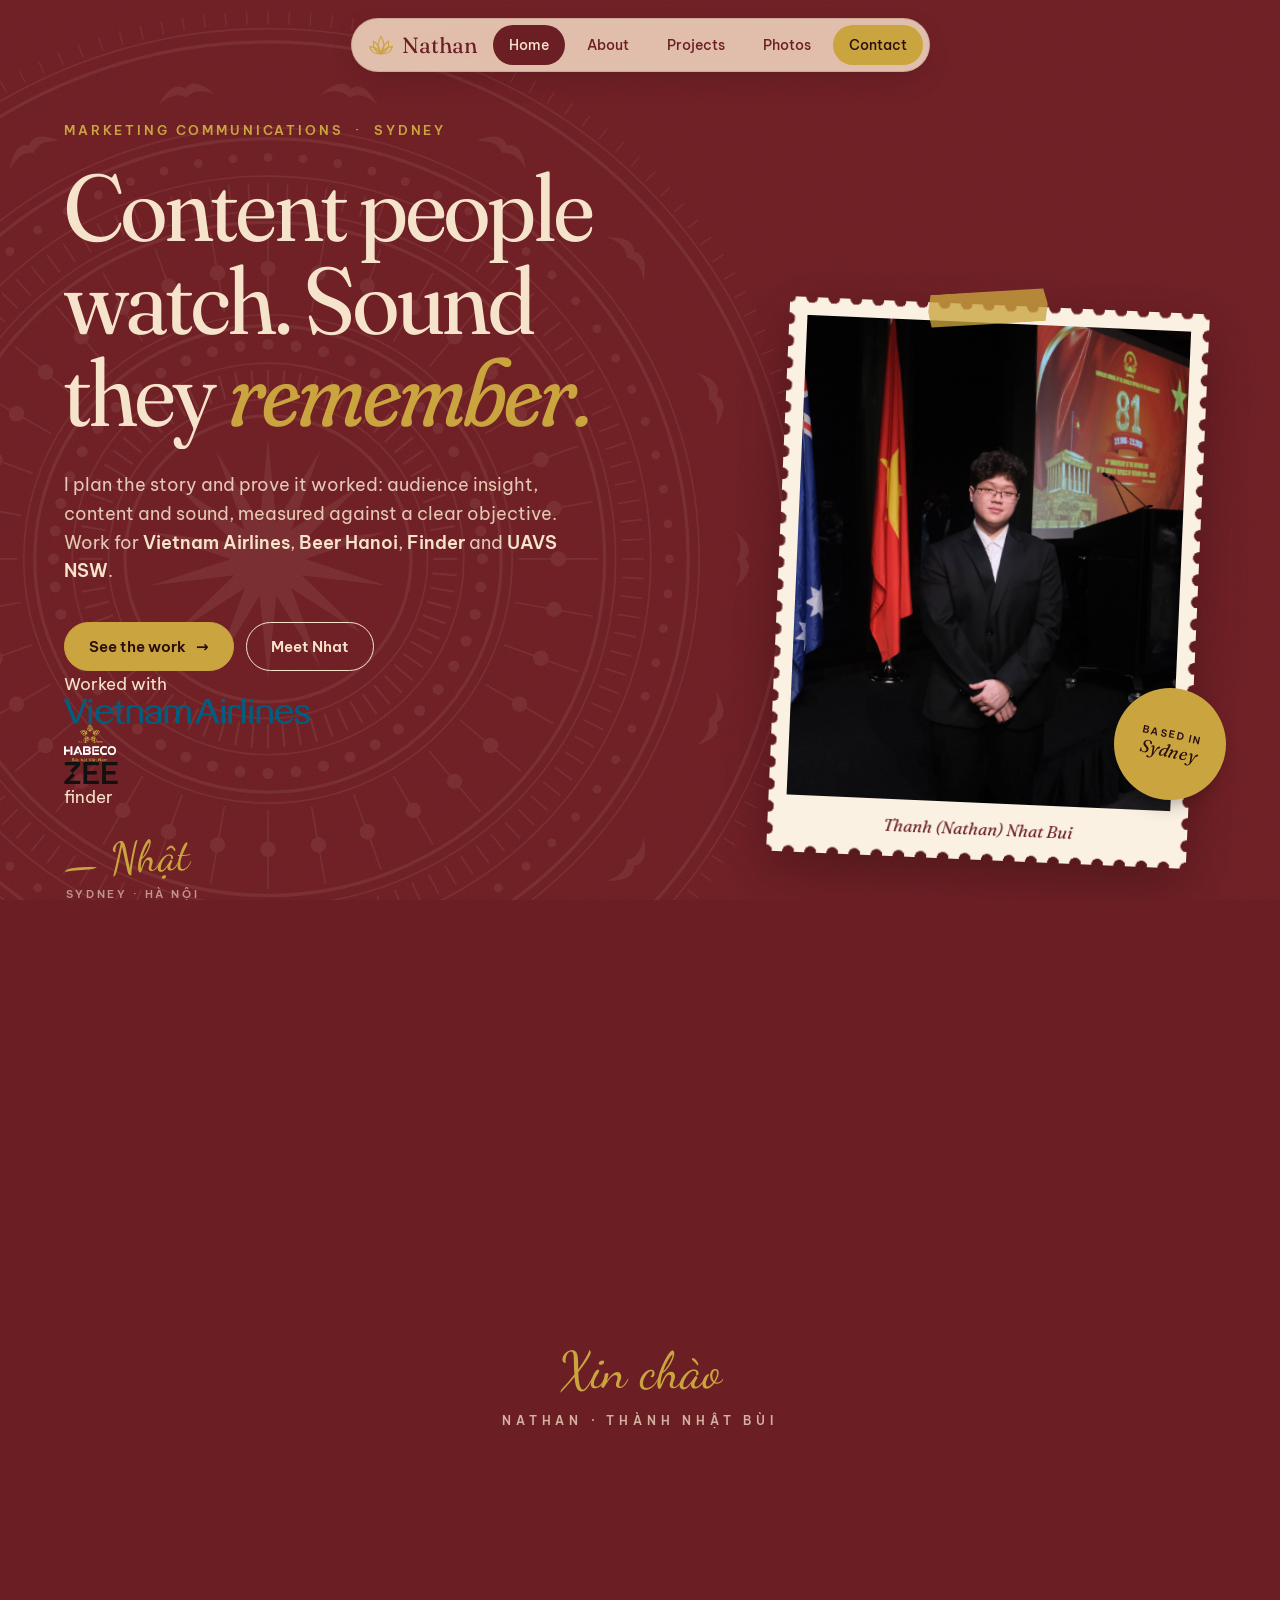
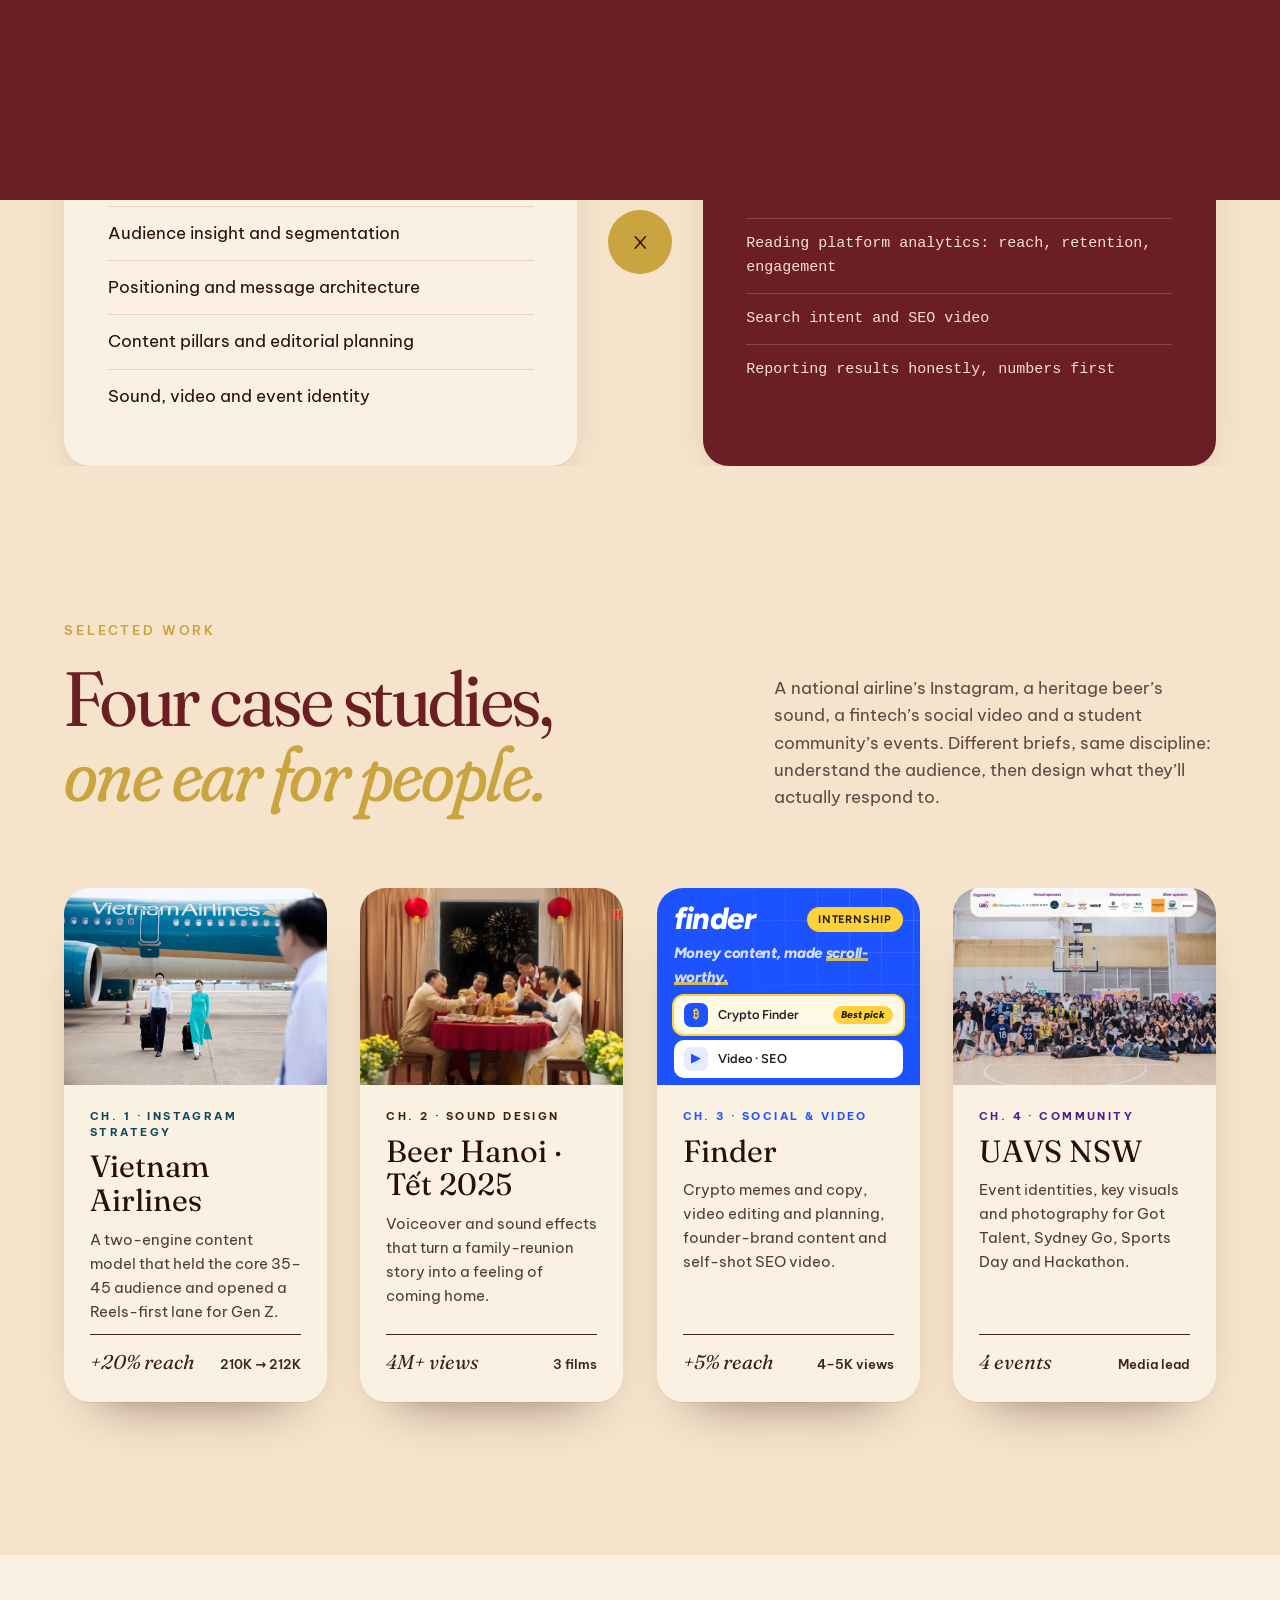
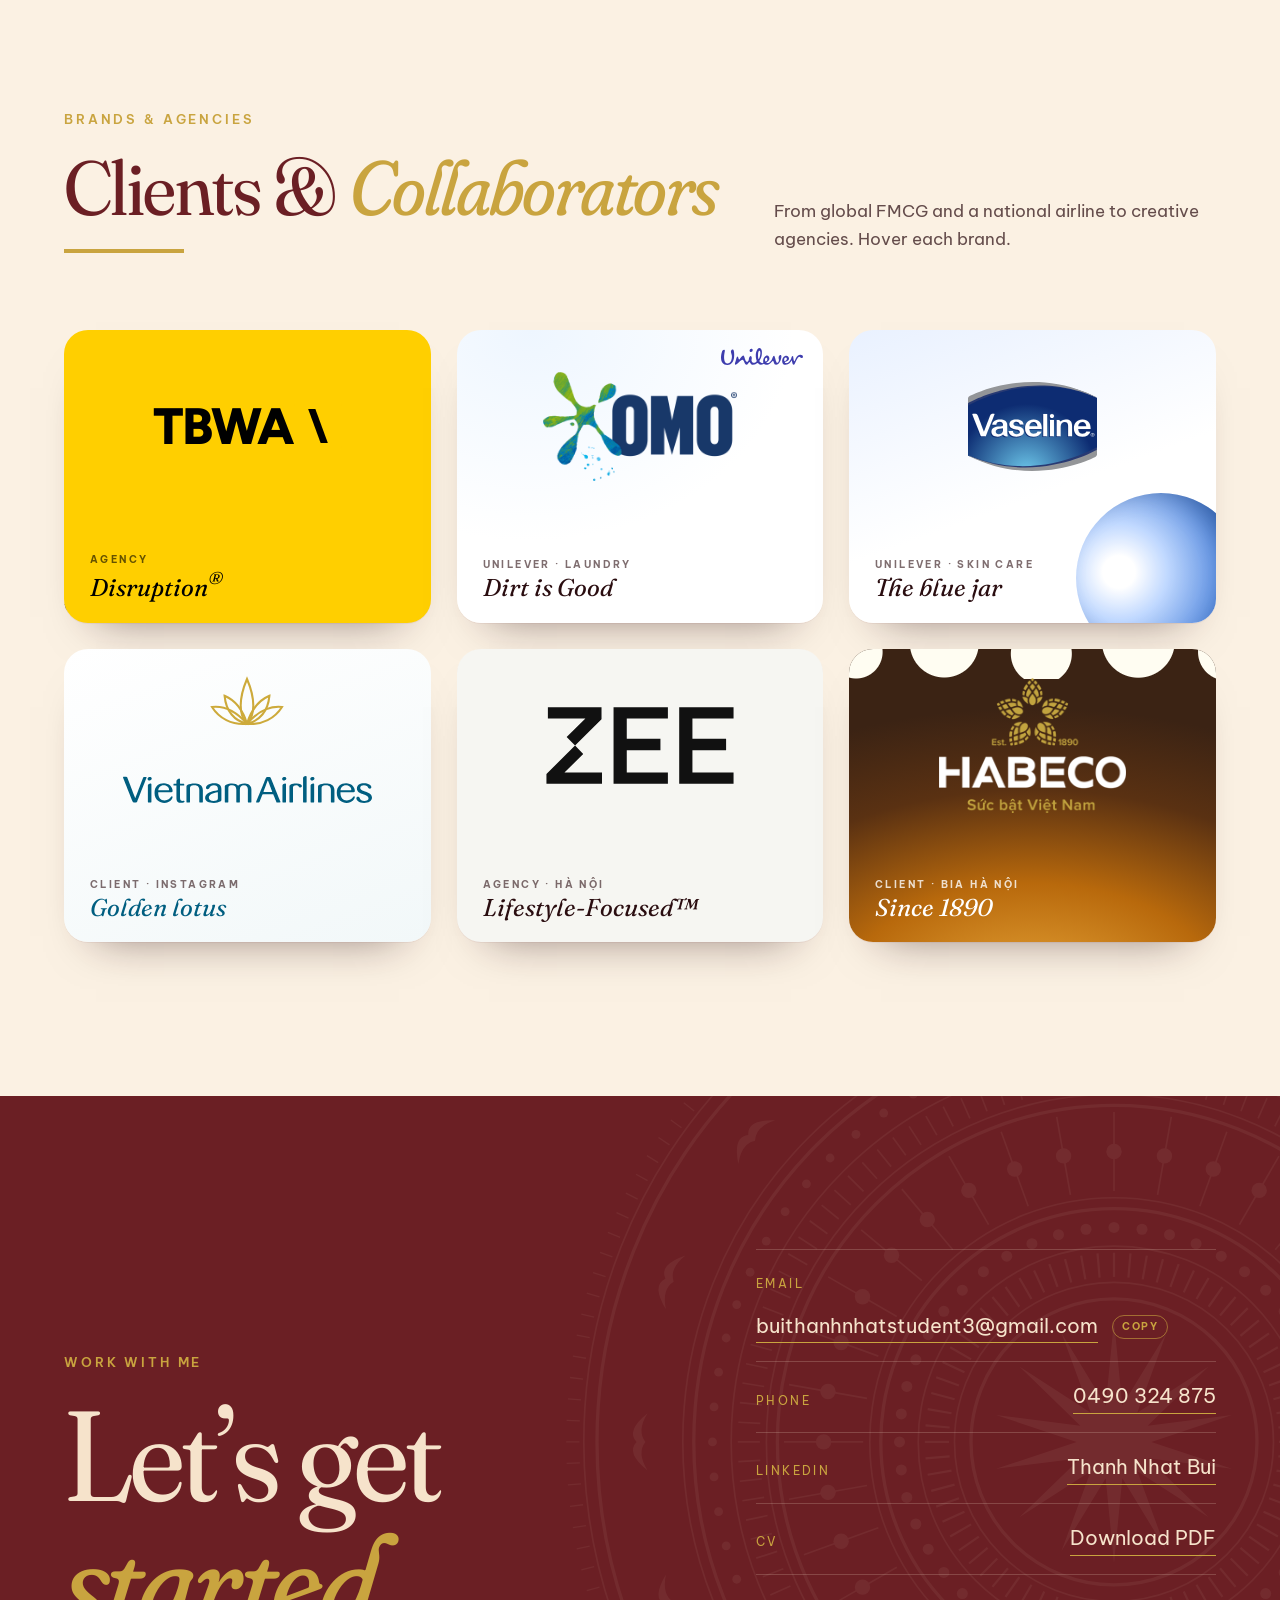
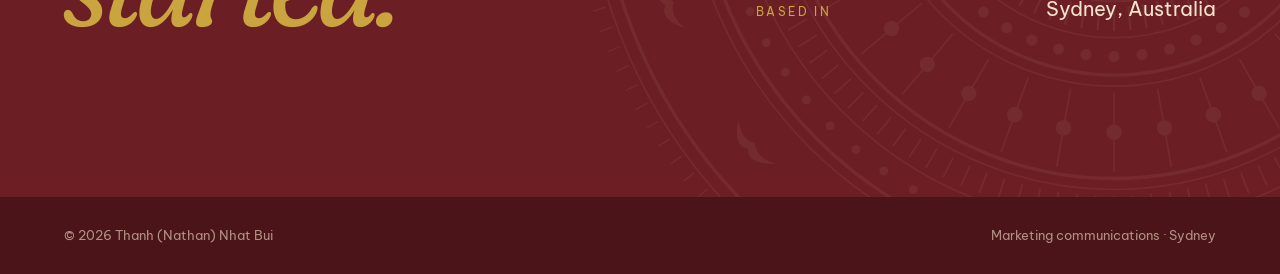
==== commit 260ca922: "Update pages: 30-second summaries, brand colours, Photos link" ====
--- a/index.html
+++ b/index.html
@@ -17,7 +17,7 @@
   <link rel="preconnect" href="https://fonts.googleapis.com">
   <link rel="preconnect" href="https://fonts.gstatic.com" crossorigin>
   <link href="https://fonts.googleapis.com/css2?family=Dancing+Script:wght@500;600&family=Be+Vietnam+Pro:wght@400;500;600&family=Figtree:ital,wght@0,600;0,700;1,800&family=Fraunces:ital,opsz,wght,SOFT@0,9..144,300..600,0..100;1,9..144,300..600,0..100&display=swap" rel="stylesheet">
-  <link rel="stylesheet" href="assets/css/style.css?v=20261015a">
+  <link rel="stylesheet" href="assets/css/style.css?v=20261024e">
 </head>
 <body>
 
@@ -36,6 +36,7 @@
       <a class="nav__link" href="index.html" aria-current="page">Home</a>
       <a class="nav__link" href="about.html">About</a>
       <a class="nav__link" href="projects.html">Projects</a>
+      <a class="nav__link" href="https://heynathanbui.github.io/photo/">Photos</a>
       <a class="nav__link nav__cta" href="#contact">Contact</a>
     </div>
   </nav>
@@ -54,6 +55,13 @@
           <a class="btn btn--gold" href="projects.html">See the work <span class="arrow">→</span></a>
           <a class="btn btn--ghost" href="about.html">Meet Nhat</a>
         </div>
+        <div class="hero__logos reveal" data-delay="3" aria-label="Brands I have worked with">
+          <span class="hero__logos-k">Worked with</span>
+          <img src="assets/img/logos/brands/vietnam-airlines.svg" alt="Vietnam Airlines" height="26">
+          <img src="assets/img/logos/brands/habeco.png" alt="HABECO, maker of Bia Hà Nội" height="38">
+          <img src="assets/img/logos/brands/zee.svg" alt="Zee Agency" height="22">
+          <span class="hero__logos-finder" aria-label="Finder">finder</span>
+        </div>
         <p class="sig reveal" data-delay="3">— Nhật<small>Sydney · Hà Nội</small></p>
         <div class="reveal" data-delay="3">
           <div class="wave" data-step="2" role="button" aria-label="Pause or play waveform animation" tabindex="0"></div>
@@ -145,7 +153,7 @@
             <span class="case-card__k">Ch. 3 · Social &amp; video</span>
             <h3>Finder</h3>
             <p>Crypto memes and copy, video editing and planning, founder-brand content and self-shot SEO video.</p>
-            <div class="case-card__stat"><span>4 workstreams</span><span>Fintech</span></div>
+            <div class="case-card__stat"><span>+5% reach</span><span>4–5K views</span></div>
           </div>
         </a>
         <a class="case-card case-card--uavs reveal" data-delay="3" href="work/uavs.html" data-cursor="View">
@@ -166,7 +174,7 @@
     <div class="wrap">
       <div class="section__head">
         <div>
-          <p class="eyebrow reveal">Brands, agencies &amp; partners</p>
+          <p class="eyebrow reveal">Brands &amp; agencies</p>
           <h2 class="display h2 reveal" data-delay="1">Clients &amp; <em>Collaborators</em></h2>
           <hr class="rule reveal" data-delay="2">
         </div>
@@ -215,13 +223,6 @@
         </article>
       </div>
 
-      <p class="partners__k reveal">Community partners &amp; sponsors</p>
-      <div class="partners reveal" aria-label="Community partners">
-        <div class="partners__track">
-          <span><img src="assets/img/logos/kismet.png" alt="Kismet"></span><span><img src="assets/img/logos/sharetea.png" alt="Sharetea"></span><span><img src="assets/img/logos/coi.png" alt="Coi"></span><span><img src="assets/img/logos/manh-hai.png" alt="Mạnh Hải Pty Ltd"></span><span><img src="assets/img/logos/viet-mentor.png" alt="Viet Mentor Abroad"></span><span><img src="assets/img/logos/set.png" alt="Du Học SET"></span>
-          <span aria-hidden="true"><img src="assets/img/logos/kismet.png" alt=""></span><span aria-hidden="true"><img src="assets/img/logos/sharetea.png" alt=""></span><span aria-hidden="true"><img src="assets/img/logos/coi.png" alt=""></span><span aria-hidden="true"><img src="assets/img/logos/manh-hai.png" alt=""></span><span aria-hidden="true"><img src="assets/img/logos/viet-mentor.png" alt=""></span><span aria-hidden="true"><img src="assets/img/logos/set.png" alt=""></span>
-        </div>
-      </div>
     </div>
   </section>
 
@@ -250,6 +251,6 @@
     </div>
   </footer>
 
-  <script src="assets/js/main.js?v=20261015a"></script>
+  <script src="assets/js/main.js?v=20261024e"></script>
 </body>
 </html>
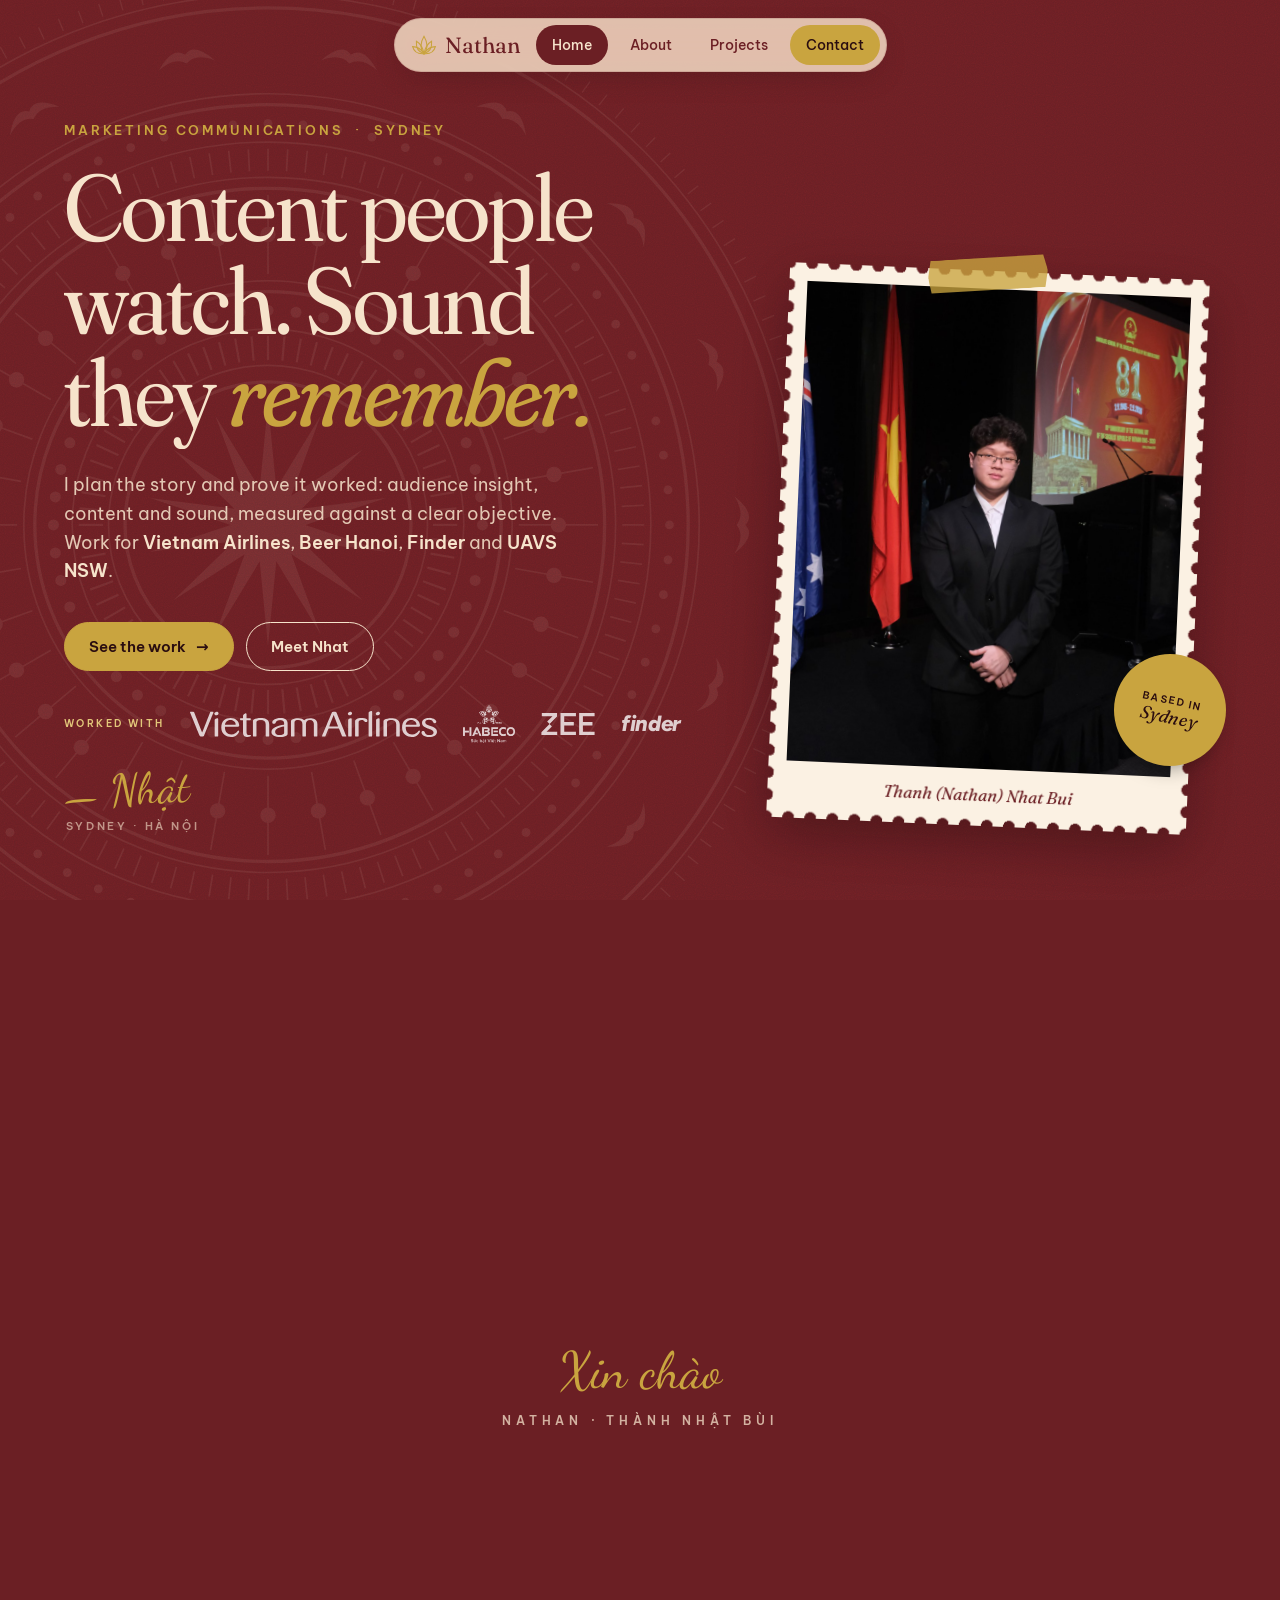
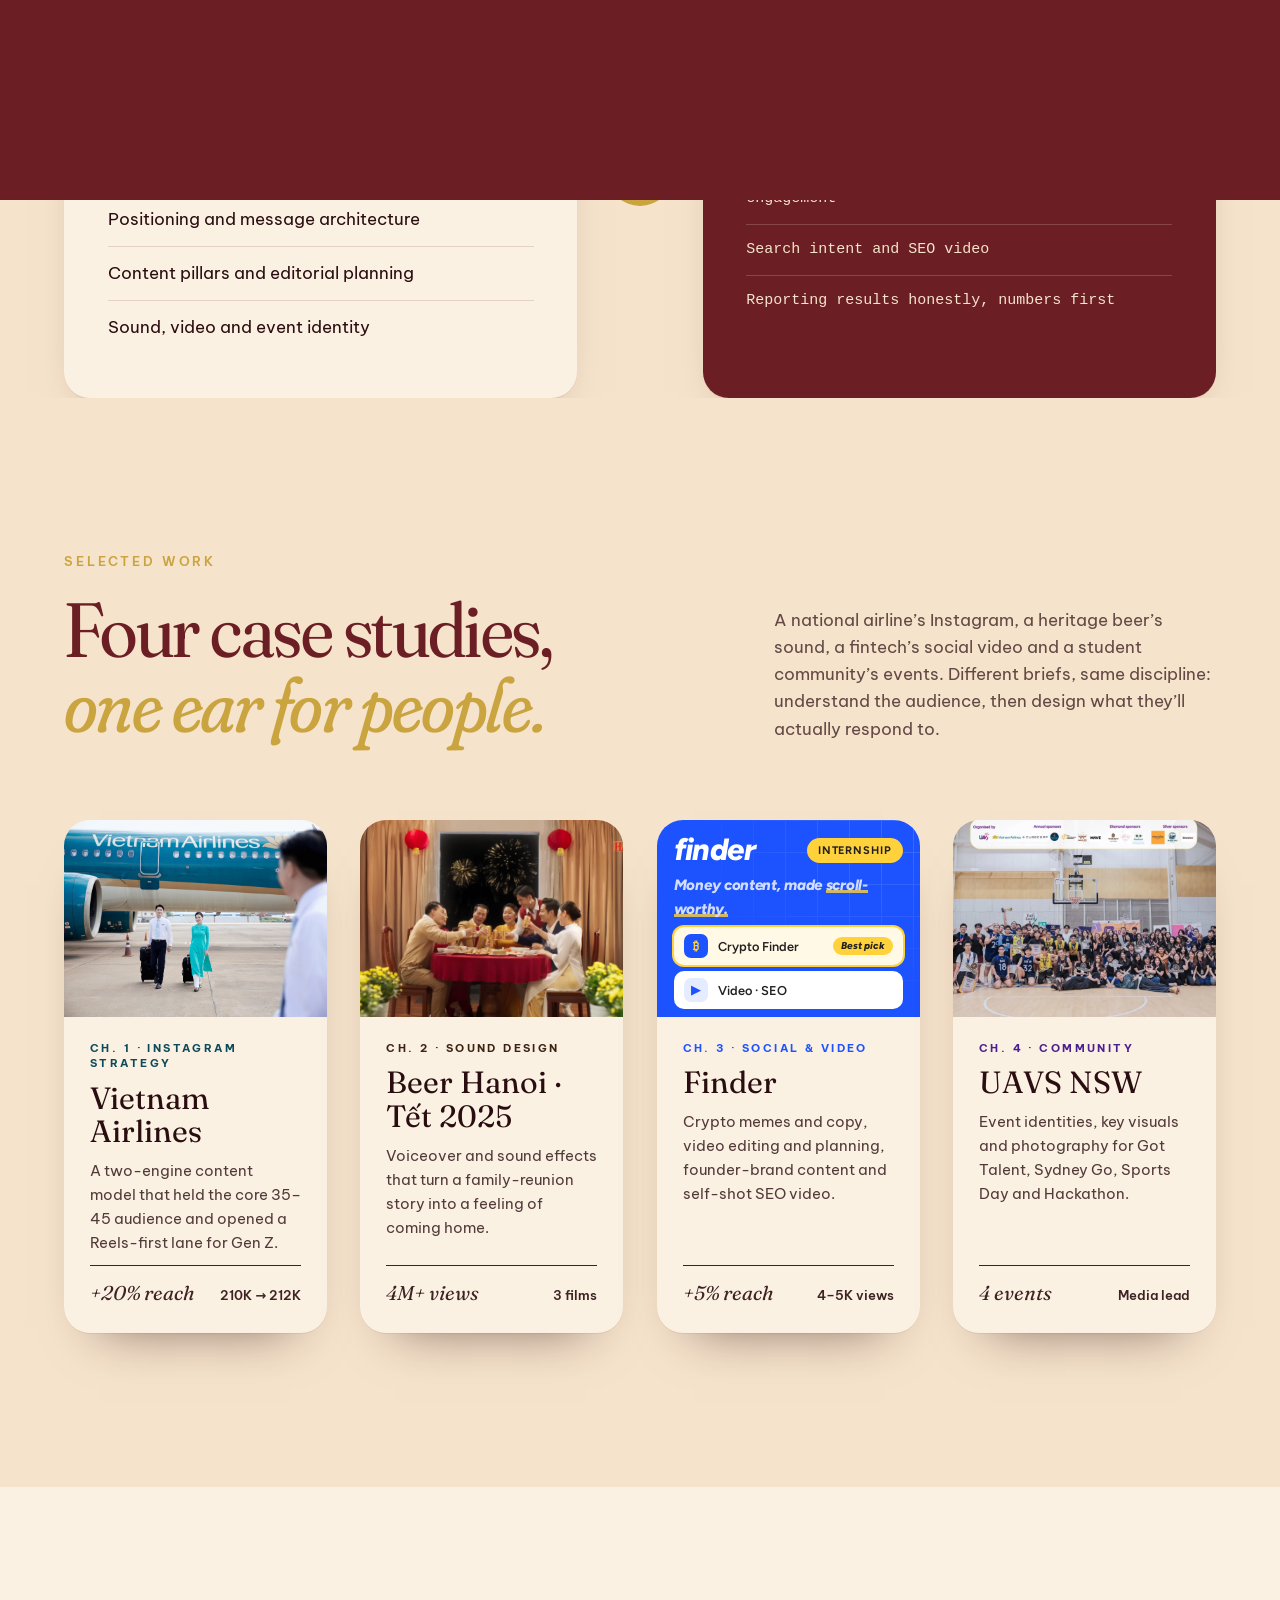
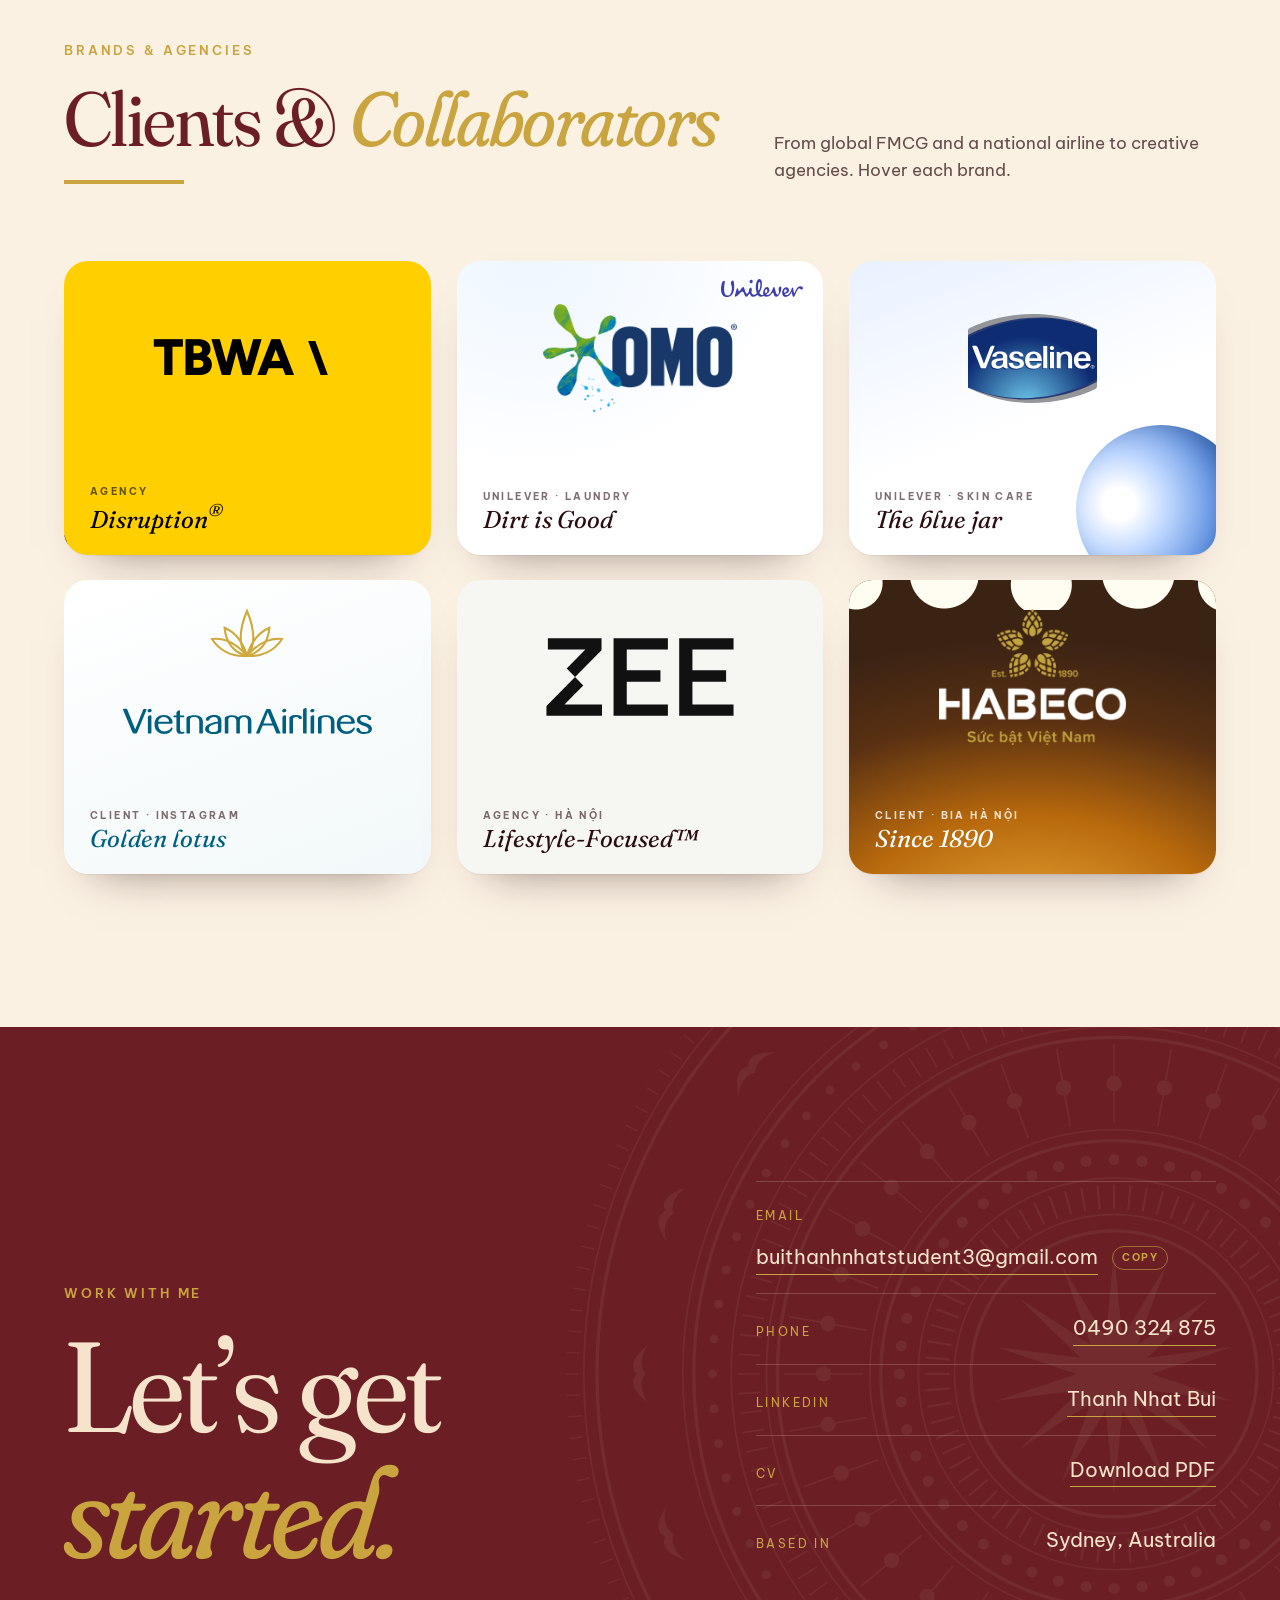
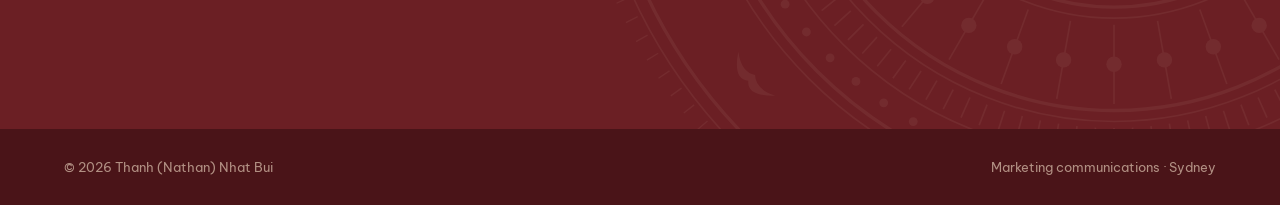
==== commit 7f132edf: "Remove Photos from nav" ====
--- a/index.html
+++ b/index.html
@@ -17,7 +17,7 @@
   <link rel="preconnect" href="https://fonts.googleapis.com">
   <link rel="preconnect" href="https://fonts.gstatic.com" crossorigin>
   <link href="https://fonts.googleapis.com/css2?family=Dancing+Script:wght@500;600&family=Be+Vietnam+Pro:wght@400;500;600&family=Figtree:ital,wght@0,600;0,700;1,800&family=Fraunces:ital,opsz,wght,SOFT@0,9..144,300..600,0..100;1,9..144,300..600,0..100&display=swap" rel="stylesheet">
-  <link rel="stylesheet" href="assets/css/style.css?v=20261024e">
+  <link rel="stylesheet" href="assets/css/style.css?v=20261024f">
 </head>
 <body>
 
@@ -36,7 +36,6 @@
       <a class="nav__link" href="index.html" aria-current="page">Home</a>
       <a class="nav__link" href="about.html">About</a>
       <a class="nav__link" href="projects.html">Projects</a>
-      <a class="nav__link" href="https://heynathanbui.github.io/photo/">Photos</a>
       <a class="nav__link nav__cta" href="#contact">Contact</a>
     </div>
   </nav>
--- a/assets/css/style.css
+++ b/assets/css/style.css
@@ -627,3 +627,39 @@
 .side--tech li { border-top-color: rgba(246, 227, 203, .2); font-family: ui-monospace, SFMono-Regular, Menlo, monospace; font-size: 15px; }
 .sides__x { align-self: center; width: 64px; height: 64px; border-radius: 50%; display: grid; place-items: center; background: var(--gold); color: var(--ink); font: 400 34px/1 var(--serif); }
 @media (max-width: 860px) { .sides { grid-template-columns: 1fr; } .sides__x { justify-self: center; } }
+
+/* Five nav items on small phones: the lotus brand mark already links home */
+@media (max-width: 560px) {
+  .nav a.nav__link[href="index.html"], .nav a.nav__link[href="../index.html"] { display: none; }
+}
+
+/* ---------- Home hero: brands worked with ---------- */
+.hero__logos { display: flex; flex-wrap: wrap; align-items: center; gap: 14px 26px; margin-top: 34px; }
+.hero__logos-k { font: 600 10px/1 var(--sans); letter-spacing: .24em; text-transform: uppercase; color: var(--gold-soft); }
+.hero__logos img { width: auto; filter: brightness(0) invert(1); opacity: .78; transition: opacity .3s; }
+.hero__logos img:hover, .hero__logos-finder:hover { opacity: 1; }
+.hero__logos-finder { font: italic 800 22px/1 "Figtree", "Be Vietnam Pro", sans-serif; letter-spacing: -.02em; color: #fff; opacity: .78; }
+
+/* ---------- Projects: the page takes on each client's colours as you scroll ---------- */
+.brand-scroll { transition: background-color .9s var(--ease); }
+.brand-scroll .project h2, .brand-scroll .project p, .brand-scroll .chapter, .brand-scroll .project__num,
+.brand-scroll .tags li, .brand-scroll .project .btn { transition: color .9s var(--ease), background-color .9s var(--ease), border-color .9s var(--ease); }
+.brand-scroll.is-brand { background: var(--b-bg); }
+.brand-scroll.is-brand .project h2 { color: var(--b-fg); }
+.brand-scroll.is-brand .project p { color: var(--b-muted); }
+.brand-scroll.is-brand .chapter, .brand-scroll.is-brand #finder .chapter { color: var(--b-acc); }
+.brand-scroll.is-brand .project__num { color: color-mix(in srgb, var(--b-acc) 45%, transparent); }
+.brand-scroll.is-brand .tags li { background: color-mix(in srgb, var(--b-fg) 12%, transparent); color: var(--b-fg); }
+.brand-scroll.is-brand .project .btn { color: var(--b-fg); border-color: var(--b-acc); }
+.brand-scroll.is-brand .project .btn:hover { background: var(--b-acc); color: var(--b-bg); }
+.brand-scroll[data-active="vna"] { --b-bg: #0b4a5a; --b-fg: #f4ead2; --b-muted: rgba(244, 234, 210, .8); --b-acc: #c9a227; }
+.brand-scroll[data-active="beer"] { --b-bg: #3b2314; --b-fg: #f5e1a4; --b-muted: rgba(245, 225, 164, .8); --b-acc: #e0a43a; }
+.brand-scroll[data-active="finder"] { --b-bg: #1d53ff; --b-fg: #ffffff; --b-muted: rgba(255, 255, 255, .86); --b-acc: #ffd23b; }
+.brand-scroll[data-active="uavs"] { --b-bg: #4a1f8f; --b-fg: #ffffff; --b-muted: rgba(255, 255, 255, .84); --b-acc: #ffd166; }
+
+/* ---------- Themed reading progress on case studies ---------- */
+.progress-plane { position: fixed; top: -9px; left: 0; z-index: 61; width: 22px; height: 22px; color: var(--gold); pointer-events: none; will-change: transform; }
+.progress-wave { position: fixed; left: 0; top: 0; z-index: 60; width: 100%; height: 14px; pointer-events: none; display: flex; align-items: flex-start; gap: 2px; padding: 0 2px; }
+.progress-wave i { flex: 1; background: rgba(224, 164, 58, .22); border-radius: 0 0 2px 2px; transition: background .2s; }
+.progress-wave i.on { background: #e0a43a; }
+.case--beer .progress { display: none; }
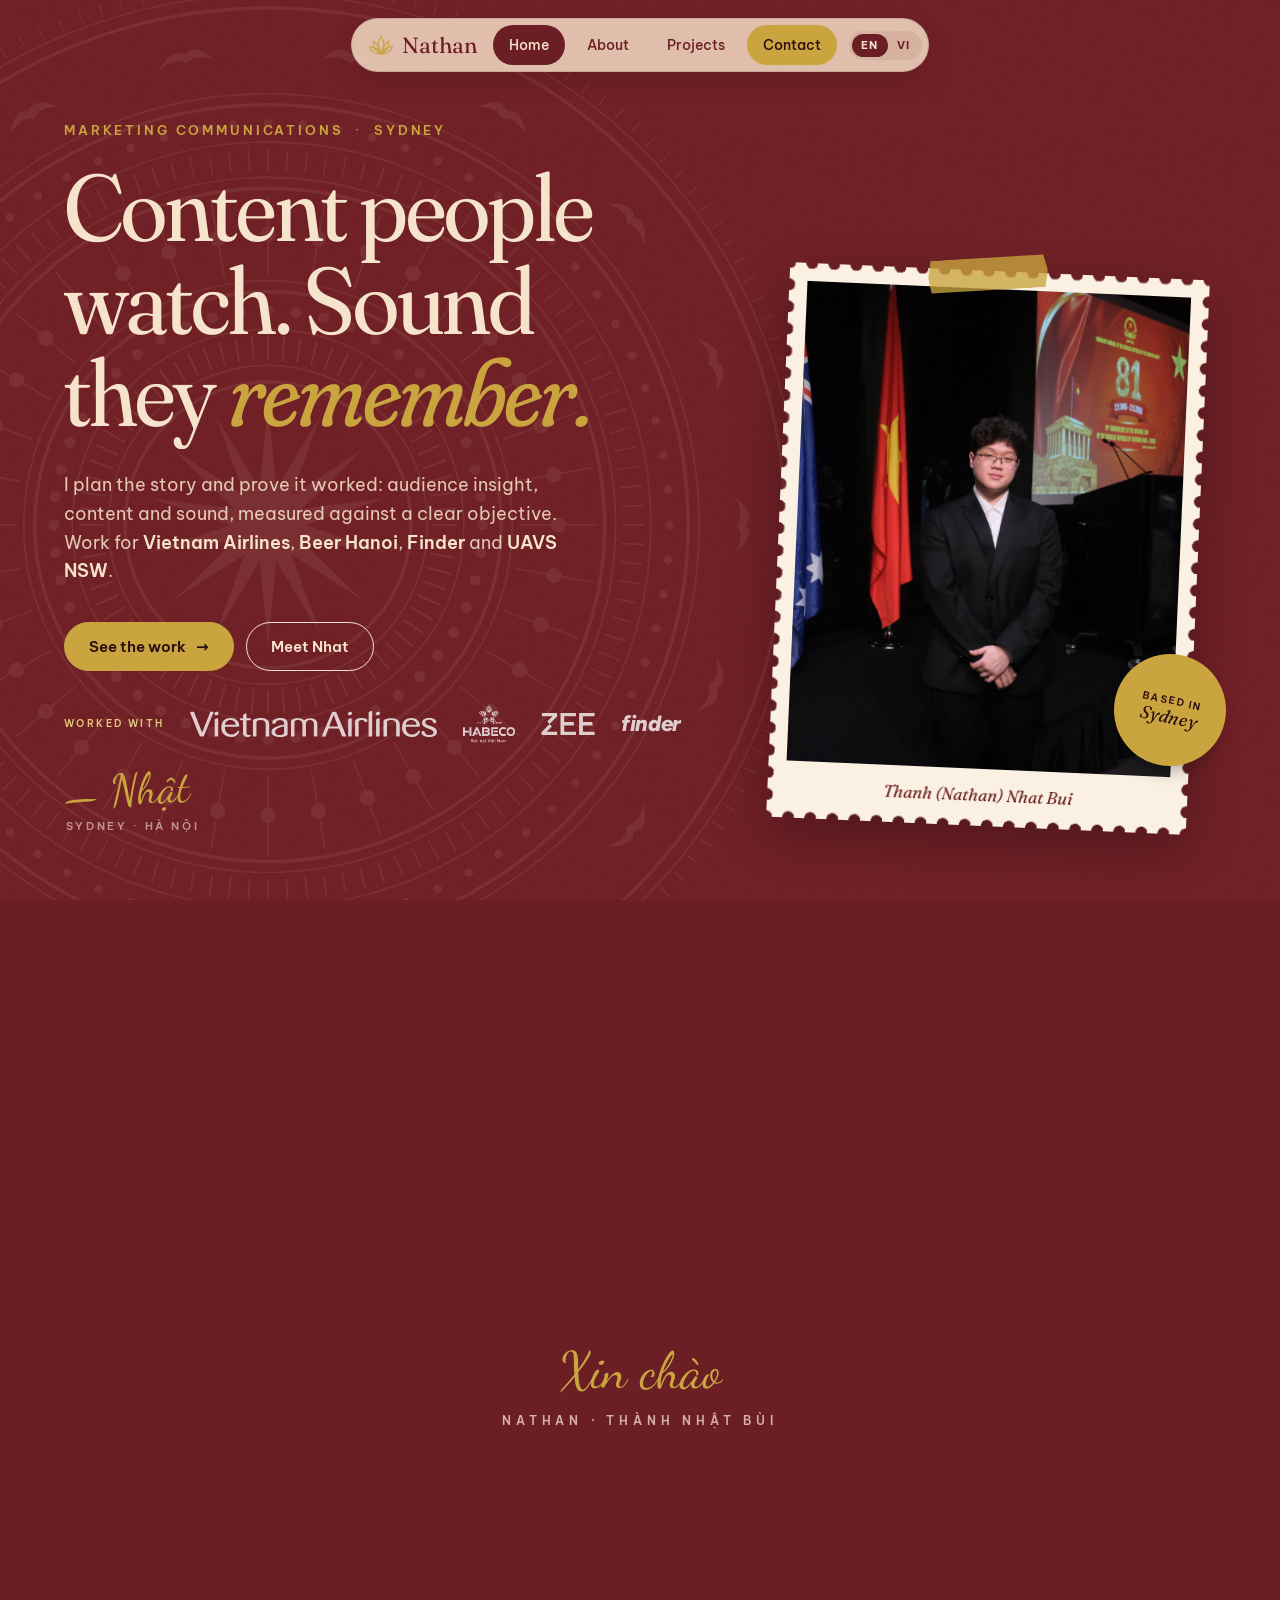
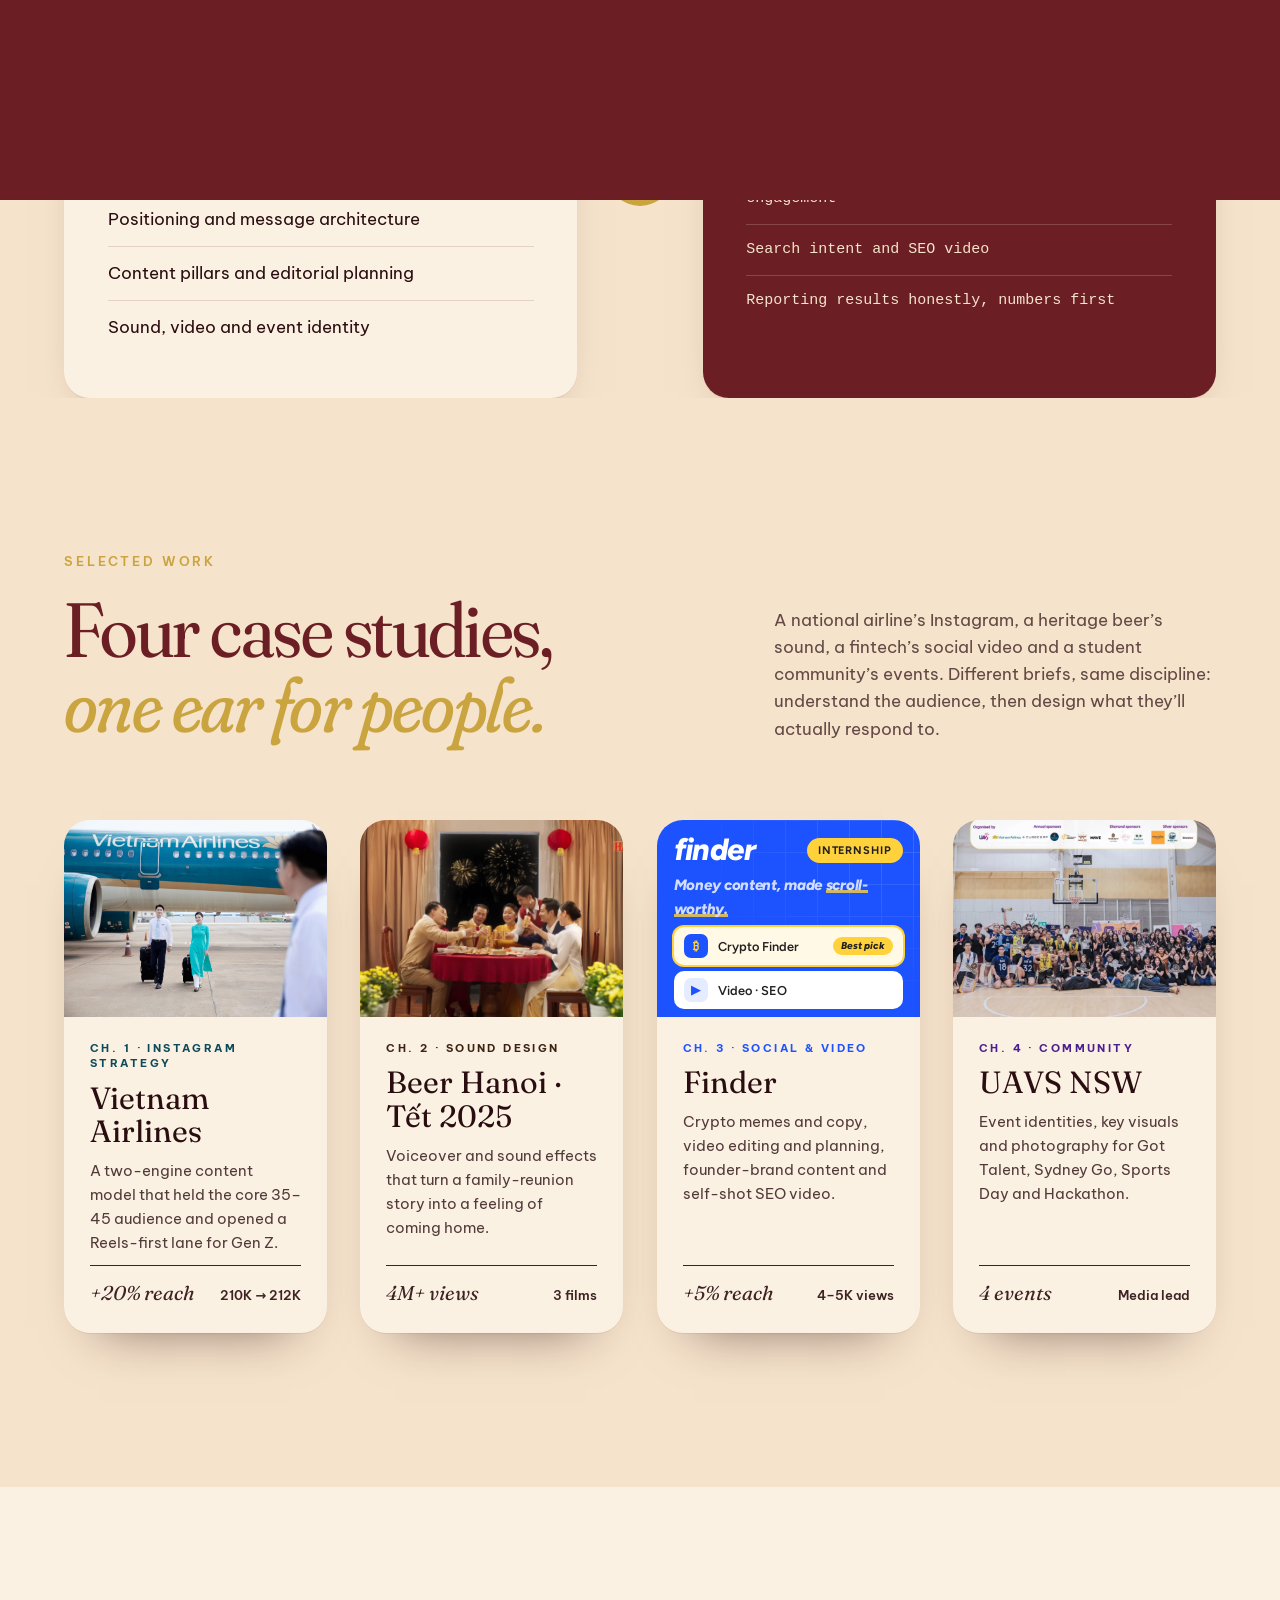
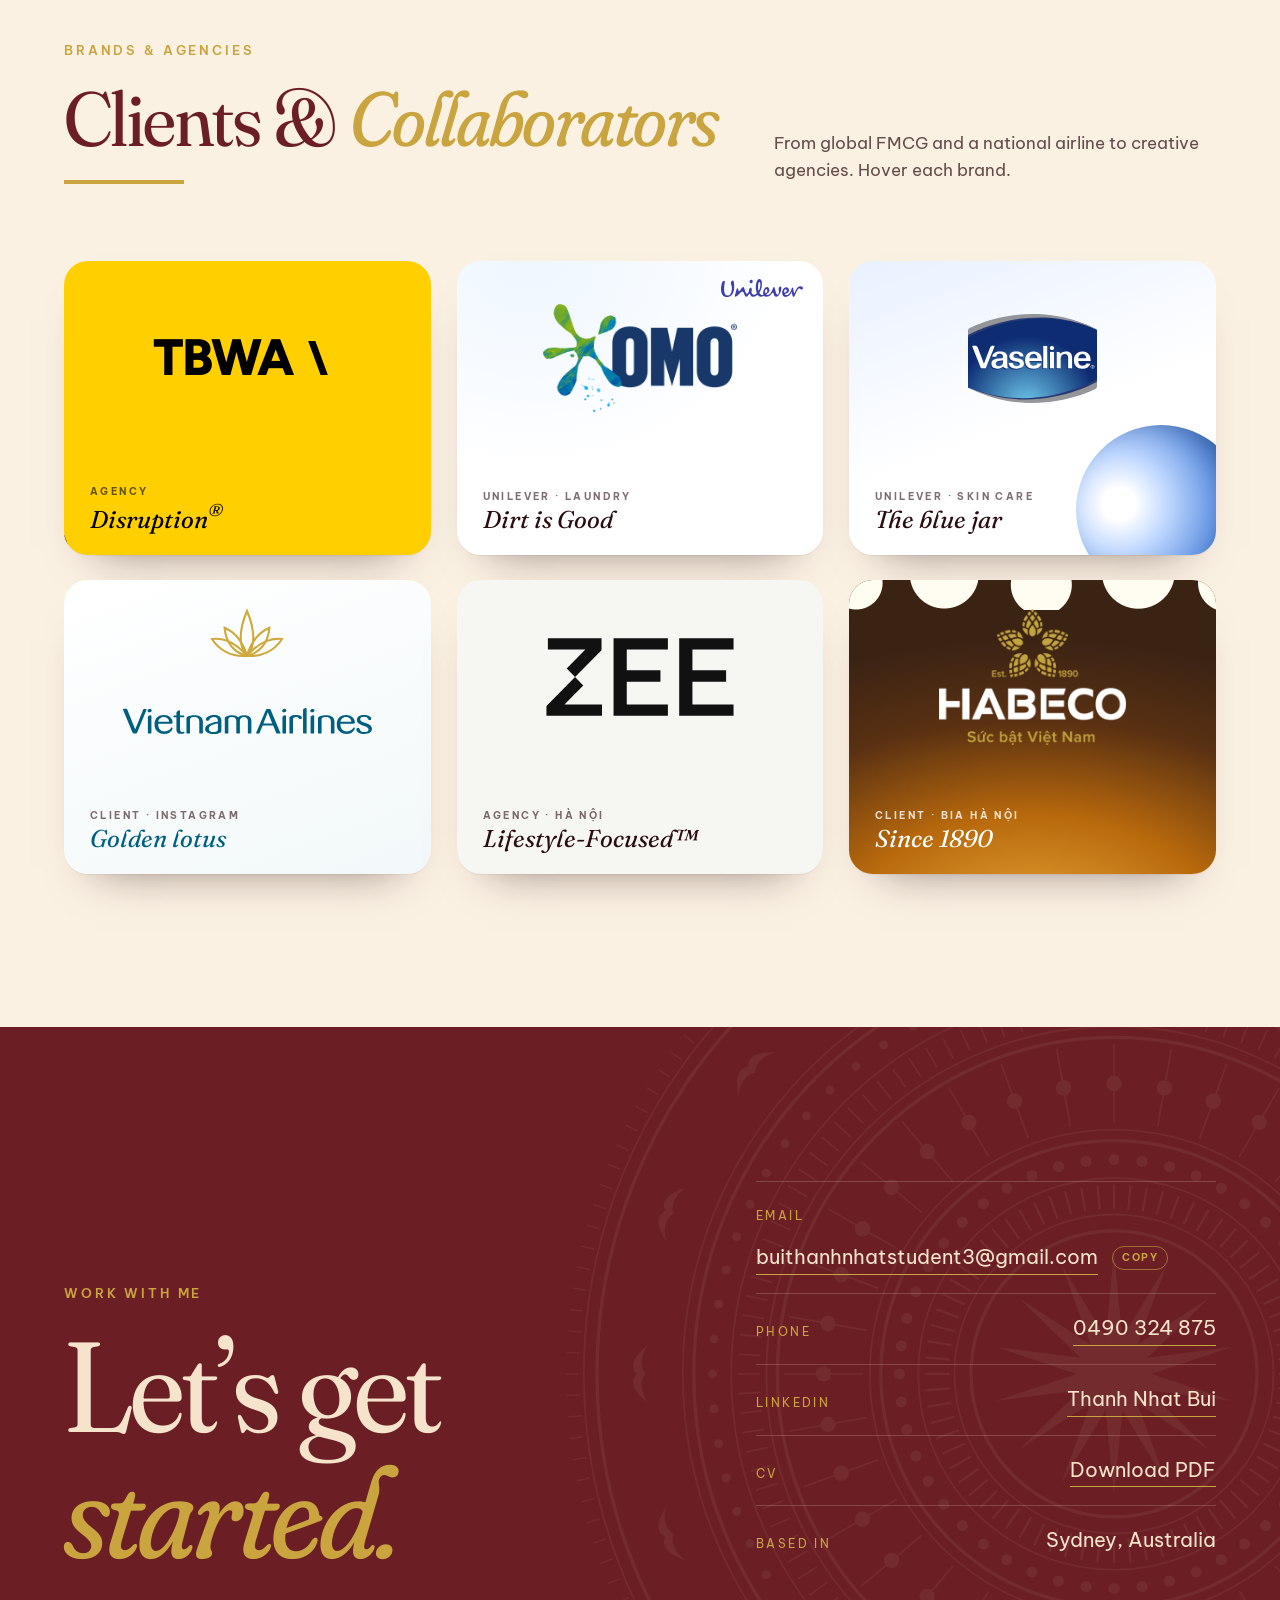
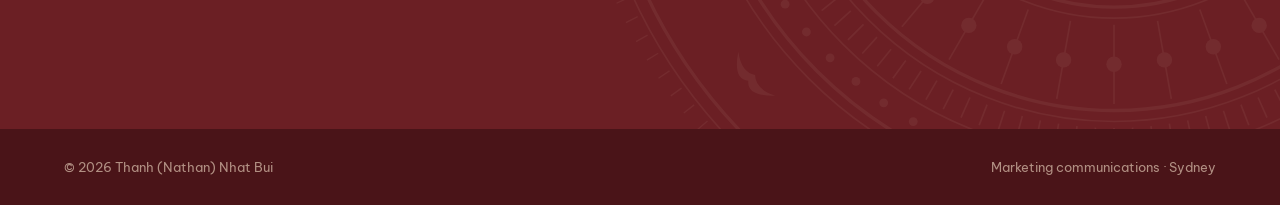
==== commit f6a98ce3: "Add EN | VI switch to main pages" ====
--- a/index.html
+++ b/index.html
@@ -17,7 +17,9 @@
   <link rel="preconnect" href="https://fonts.googleapis.com">
   <link rel="preconnect" href="https://fonts.gstatic.com" crossorigin>
   <link href="https://fonts.googleapis.com/css2?family=Dancing+Script:wght@500;600&family=Be+Vietnam+Pro:wght@400;500;600&family=Figtree:ital,wght@0,600;0,700;1,800&family=Fraunces:ital,opsz,wght,SOFT@0,9..144,300..600,0..100;1,9..144,300..600,0..100&display=swap" rel="stylesheet">
-  <link rel="stylesheet" href="assets/css/style.css?v=20261024f">
+  <link rel="stylesheet" href="assets/css/style.css?v=20261024g">
+  <link rel="alternate" hreflang="en" href="https://heynathanbui.github.io/index.html">
+  <link rel="alternate" hreflang="vi" href="https://heynathanbui.github.io/vi/index.html">
 </head>
 <body>
 
@@ -37,6 +39,7 @@
       <a class="nav__link" href="about.html">About</a>
       <a class="nav__link" href="projects.html">Projects</a>
       <a class="nav__link nav__cta" href="#contact">Contact</a>
+      <span class="nav__lang" role="group" aria-label="Language"><a aria-current="true" lang="en">EN</a><a href="vi/index.html" lang="vi" hreflang="vi">VI</a></span>
     </div>
   </nav>
 
@@ -250,6 +253,6 @@
     </div>
   </footer>
 
-  <script src="assets/js/main.js?v=20261024e"></script>
+  <script src="assets/js/main.js?v=20261024g"></script>
 </body>
 </html>
--- a/assets/css/style.css
+++ b/assets/css/style.css
@@ -628,10 +628,6 @@
 .sides__x { align-self: center; width: 64px; height: 64px; border-radius: 50%; display: grid; place-items: center; background: var(--gold); color: var(--ink); font: 400 34px/1 var(--serif); }
 @media (max-width: 860px) { .sides { grid-template-columns: 1fr; } .sides__x { justify-self: center; } }
 
-/* Five nav items on small phones: the lotus brand mark already links home */
-@media (max-width: 560px) {
-  .nav a.nav__link[href="index.html"], .nav a.nav__link[href="../index.html"] { display: none; }
-}
 
 /* ---------- Home hero: brands worked with ---------- */
 .hero__logos { display: flex; flex-wrap: wrap; align-items: center; gap: 14px 26px; margin-top: 34px; }
@@ -663,3 +659,16 @@
 .progress-wave i { flex: 1; background: rgba(224, 164, 58, .22); border-radius: 0 0 2px 2px; transition: background .2s; }
 .progress-wave i.on { background: #e0a43a; }
 .case--beer .progress { display: none; }
+
+/* ---------- Language switch (EN | VI) ---------- */
+.nav__lang { display: inline-flex; align-items: center; margin-left: 6px; padding: 3px; border-radius: 999px; background: rgba(107, 31, 36, .08); }
+.nav__lang a { padding: 6px 9px; border-radius: 999px; font: 700 11px/1 var(--sans); letter-spacing: .12em; color: var(--oxblood); text-decoration: none; }
+.nav__lang a[aria-current] { background: var(--oxblood); color: var(--cream); cursor: default; }
+.nav__lang a[href]:hover { background: rgba(107, 31, 36, .14); }
+.case--finder .nav__lang a { color: var(--ink); } .case--finder .nav__lang a[aria-current] { background: var(--bg); color: #fff; }
+/* Small phones: the lotus brand mark already links home, so drop "Home" to fit the switch */
+@media (max-width: 560px) {
+  .nav a.nav__link[href="index.html"], .nav a.nav__link[href="../index.html"] { display: none; }
+  .nav__lang { margin-left: 2px; }
+  .nav__lang a { padding: 6px 7px; }
+}
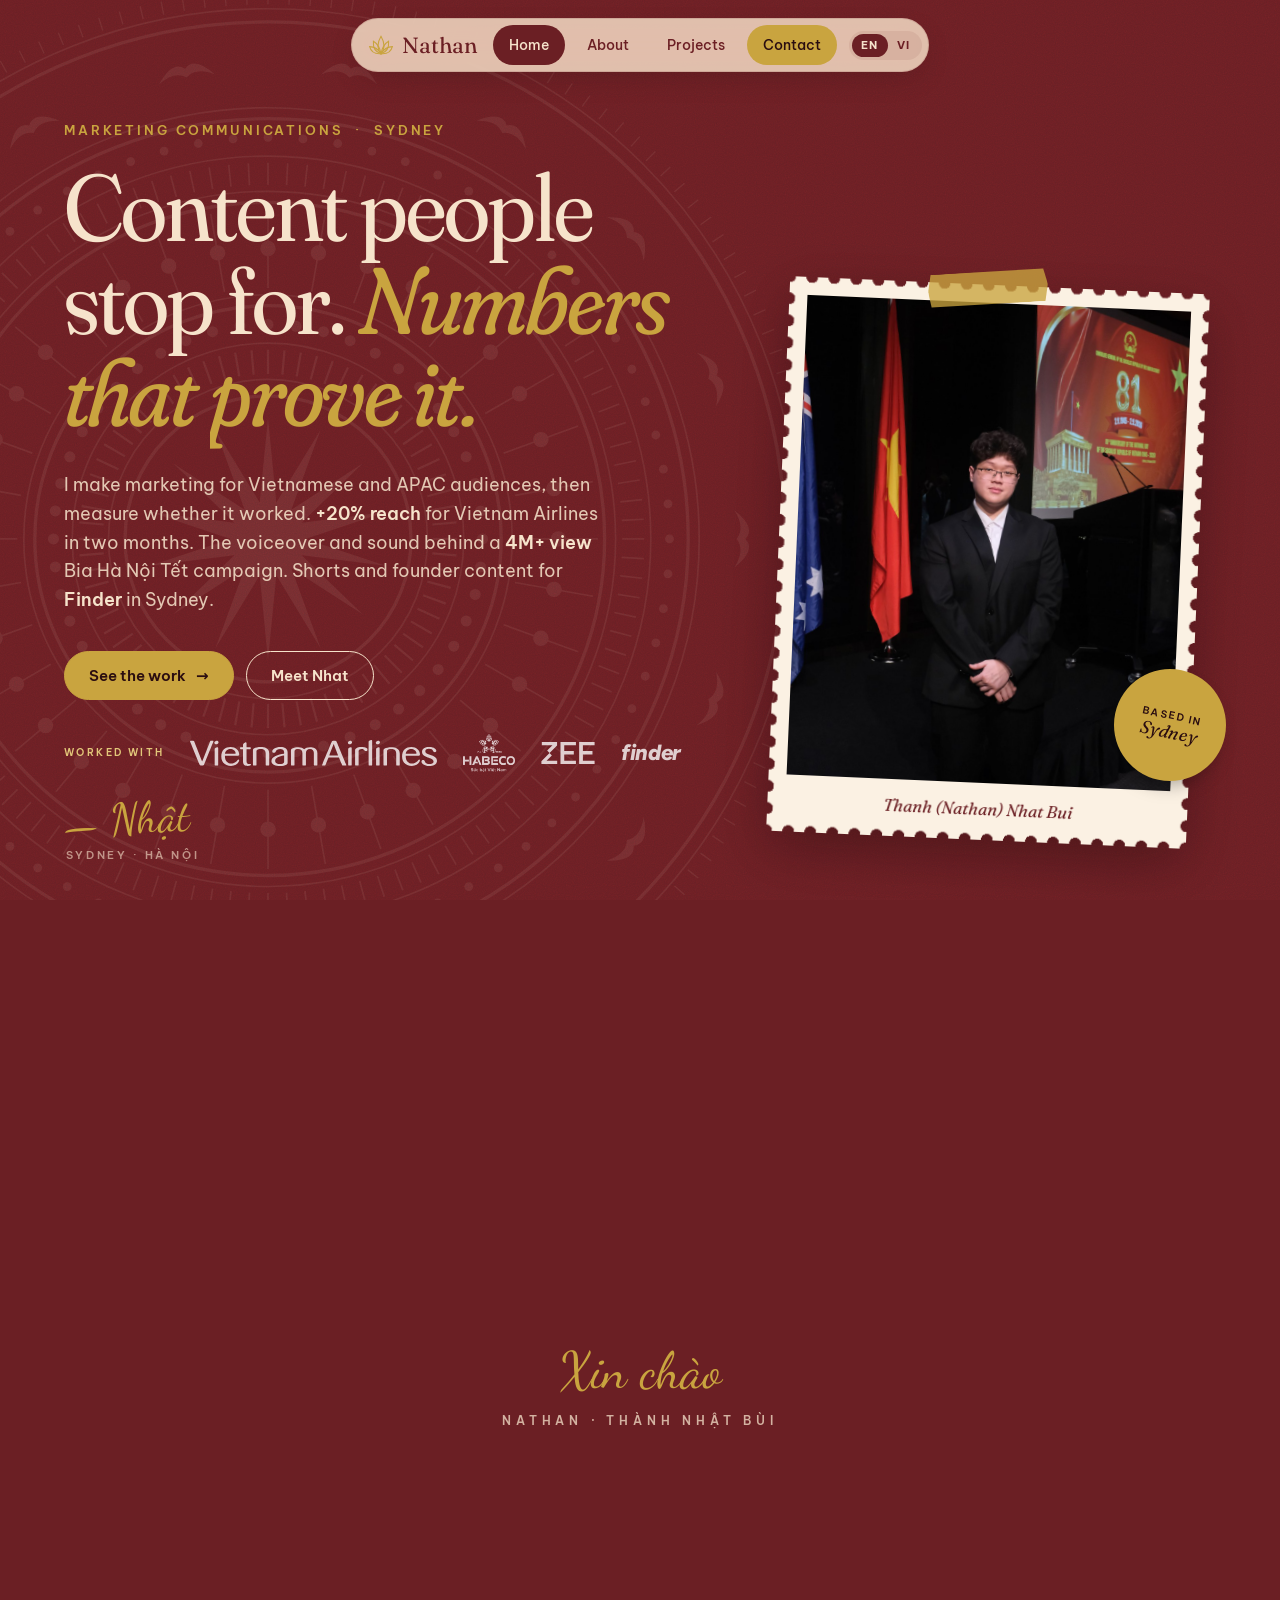
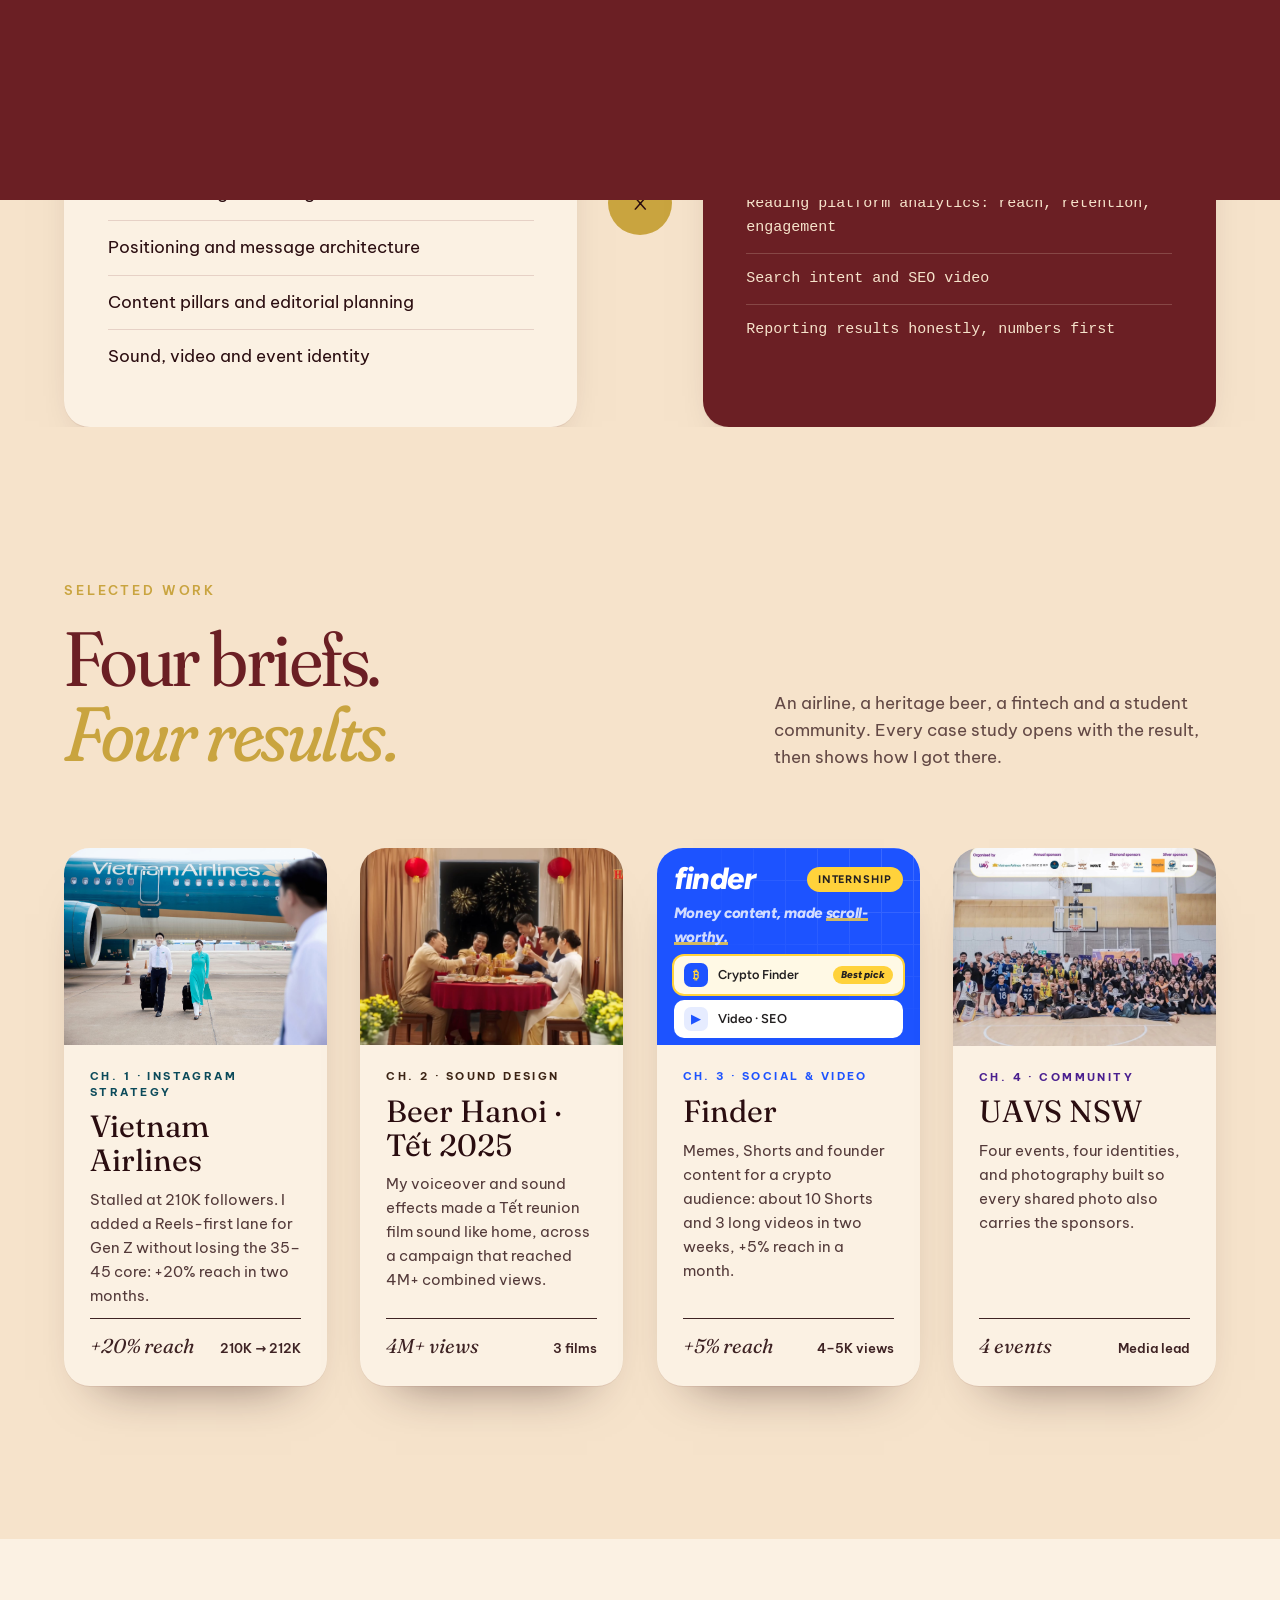
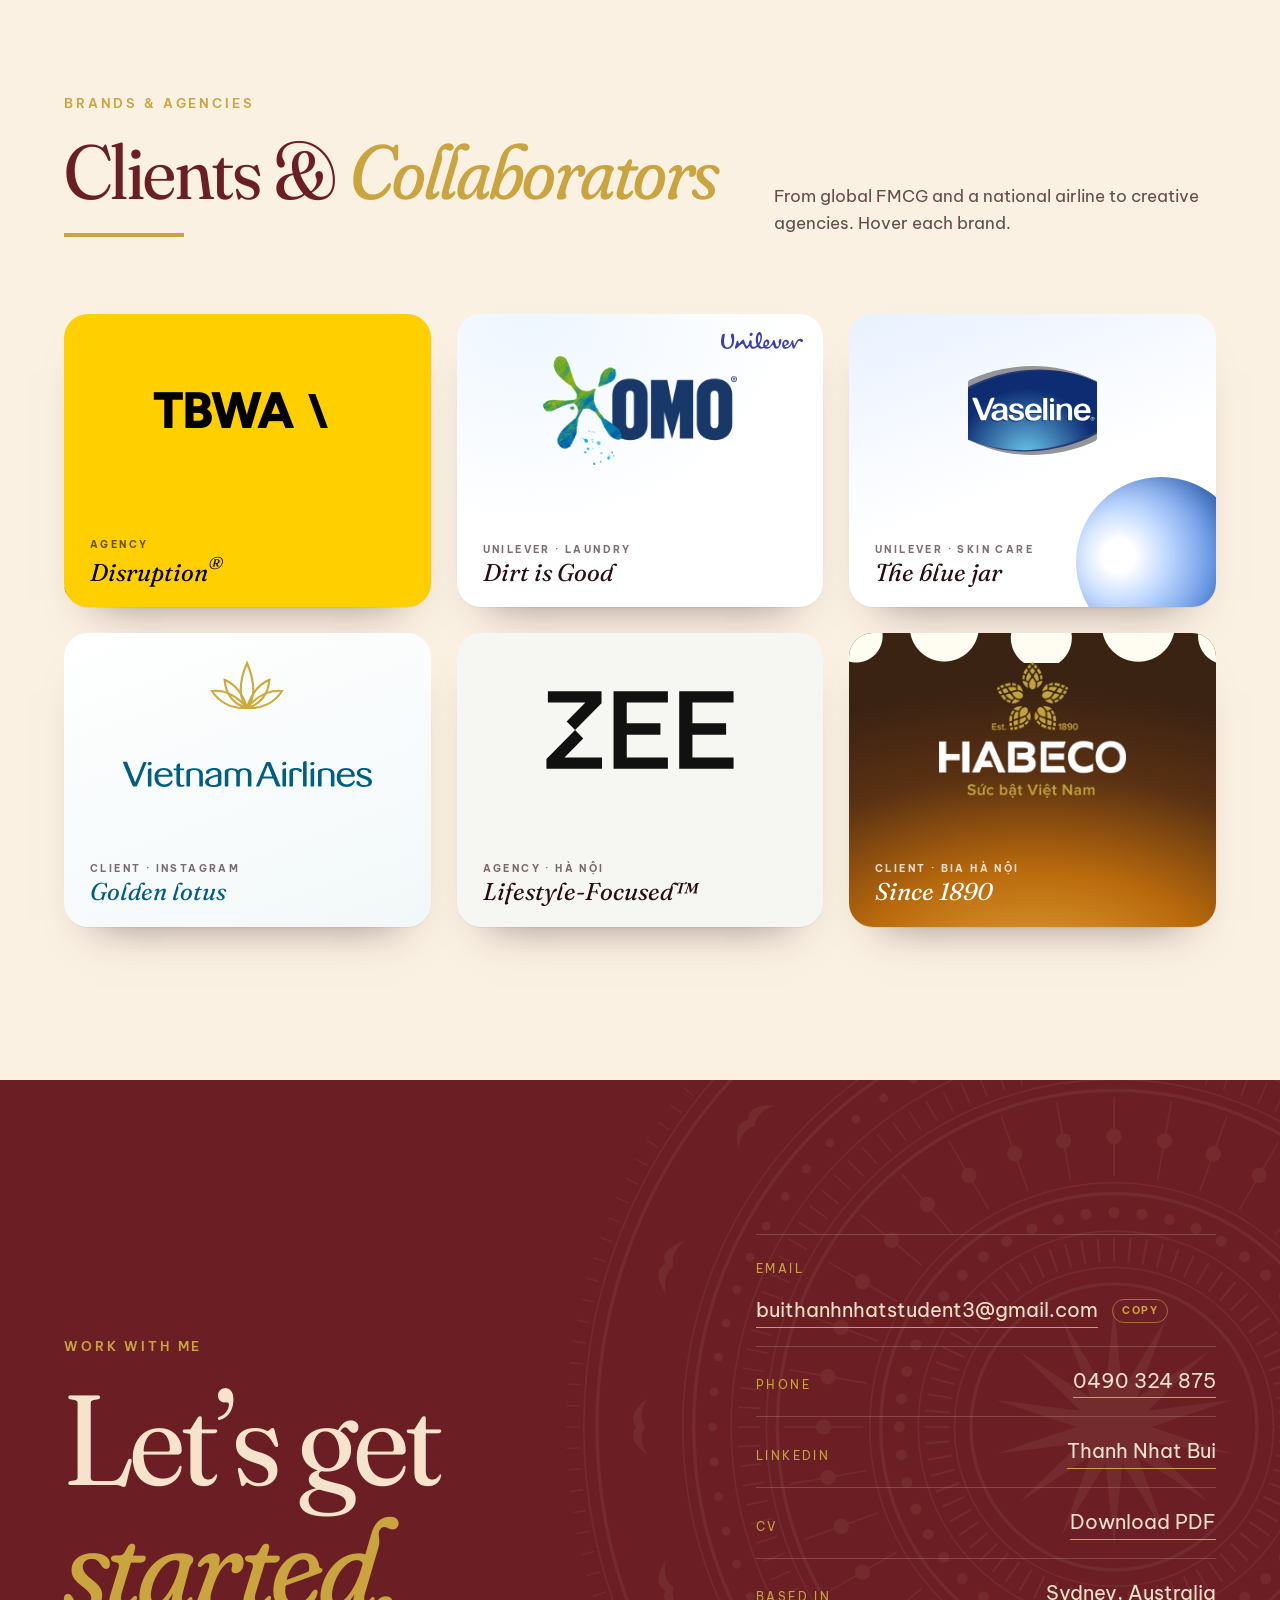
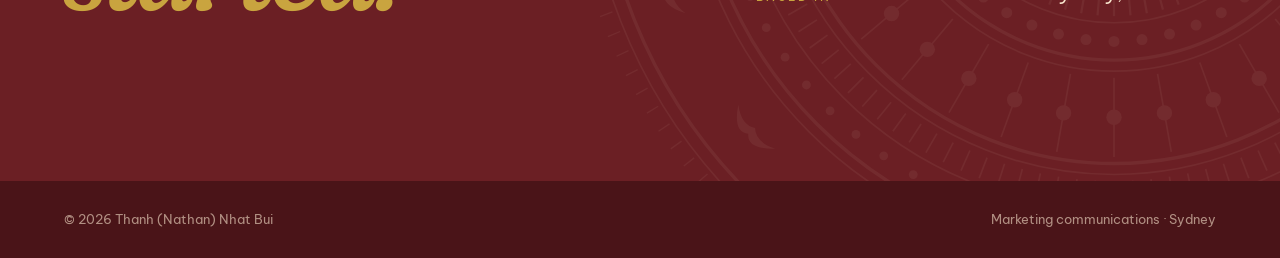
==== commit 8fae7a51: "Copy pass: outcome-first Home, About, Projects" ====
--- a/index.html
+++ b/index.html
@@ -17,7 +17,7 @@
   <link rel="preconnect" href="https://fonts.googleapis.com">
   <link rel="preconnect" href="https://fonts.gstatic.com" crossorigin>
   <link href="https://fonts.googleapis.com/css2?family=Dancing+Script:wght@500;600&family=Be+Vietnam+Pro:wght@400;500;600&family=Figtree:ital,wght@0,600;0,700;1,800&family=Fraunces:ital,opsz,wght,SOFT@0,9..144,300..600,0..100;1,9..144,300..600,0..100&display=swap" rel="stylesheet">
-  <link rel="stylesheet" href="assets/css/style.css?v=20261024g">
+  <link rel="stylesheet" href="assets/css/style.css?v=20261025c">
   <link rel="alternate" hreflang="en" href="https://heynathanbui.github.io/index.html">
   <link rel="alternate" hreflang="vi" href="https://heynathanbui.github.io/vi/index.html">
 </head>
@@ -49,9 +49,9 @@
     <div class="wrap hero__grid">
       <div>
         <p class="eyebrow reveal">Marketing communications &nbsp;·&nbsp; Sydney</p>
-        <h1 class="display split-css">Content people watch. Sound they <em>remember.</em></h1>
+        <h1 class="display split-css">Content people stop for. <em>Numbers that prove it.</em></h1>
         <p class="hero__lede reveal" data-delay="2">
-          I plan the story and prove it worked: audience insight, content and sound, measured against a clear objective. Work for <strong>Vietnam Airlines</strong>, <strong>Beer Hanoi</strong>, <strong>Finder</strong> and <strong>UAVS NSW</strong>.
+          I make marketing for Vietnamese and APAC audiences, then measure whether it worked. <strong>+20% reach</strong> for Vietnam Airlines in two months. The voiceover and sound behind a <strong>4M+ view</strong> Bia Hà Nội Tết campaign. Shorts and founder content for <strong>Finder</strong> in Sydney.
         </p>
         <div class="hero__actions reveal" data-delay="3">
           <a class="btn btn--gold" href="projects.html">See the work <span class="arrow">→</span></a>
@@ -121,9 +121,9 @@
       <div class="section__head">
         <div>
           <p class="eyebrow reveal">Selected work</p>
-          <h2 class="display h2 reveal" data-delay="1">Four case studies,<br><em>one ear for people.</em></h2>
-        </div>
-        <p class="section__note reveal" data-delay="2">A national airline’s Instagram, a heritage beer’s sound, a fintech’s social video and a student community’s events. Different briefs, same discipline: understand the audience, then design what they’ll actually respond to.</p>
+          <h2 class="display h2 reveal" data-delay="1">Four briefs.<br><em>Four results.</em></h2>
+        </div>
+        <p class="section__note reveal" data-delay="2">An airline, a heritage beer, a fintech and a student community. Every case study opens with the result, then shows how I got there.</p>
       </div>
 
       <div class="cases">
@@ -132,7 +132,7 @@
           <div class="case-card__body">
             <span class="case-card__k">Ch. 1 · Instagram strategy</span>
             <h3>Vietnam Airlines</h3>
-            <p>A two-engine content model that held the core 35–45 audience and opened a Reels-first lane for Gen Z.</p>
+            <p>Stalled at 210K followers. I added a Reels-first lane for Gen Z without losing the 35–45 core: +20% reach in two months.</p>
             <div class="case-card__stat"><span>+20% reach</span><span>210K → 212K</span></div>
           </div>
         </a>
@@ -141,7 +141,7 @@
           <div class="case-card__body">
             <span class="case-card__k">Ch. 2 · Sound design</span>
             <h3>Beer Hanoi · Tết 2025</h3>
-            <p>Voiceover and sound effects that turn a family-reunion story into a feeling of coming home.</p>
+            <p>My voiceover and sound effects made a Tết reunion film sound like home, across a campaign that reached 4M+ combined views.</p>
             <div class="case-card__stat"><span>4M+ views</span><span>3 films</span></div>
           </div>
         </a>
@@ -154,7 +154,7 @@
           <div class="case-card__body">
             <span class="case-card__k">Ch. 3 · Social &amp; video</span>
             <h3>Finder</h3>
-            <p>Crypto memes and copy, video editing and planning, founder-brand content and self-shot SEO video.</p>
+            <p>Memes, Shorts and founder content for a crypto audience: about 10 Shorts and 3 long videos in two weeks, +5% reach in a month.</p>
             <div class="case-card__stat"><span>+5% reach</span><span>4–5K views</span></div>
           </div>
         </a>
@@ -163,7 +163,7 @@
           <div class="case-card__body">
             <span class="case-card__k">Ch. 4 · Community</span>
             <h3>UAVS NSW</h3>
-            <p>Event identities, key visuals and photography for Got Talent, Sydney Go, Sports Day and Hackathon.</p>
+            <p>Four events, four identities, and photography built so every shared photo also carries the sponsors.</p>
             <div class="case-card__stat"><span>4 events</span><span>Media lead</span></div>
           </div>
         </a>
@@ -253,6 +253,6 @@
     </div>
   </footer>
 
-  <script src="assets/js/main.js?v=20261024g"></script>
+  <script src="assets/js/main.js?v=20261025a"></script>
 </body>
 </html>
--- a/assets/css/style.css
+++ b/assets/css/style.css
@@ -672,3 +672,84 @@
   .nav__lang { margin-left: 2px; }
   .nav__lang a { padding: 6px 7px; }
 }
+
+/* ---------- Case-study transition curtains ---------- */
+.ct { gap: 14px; }
+.ct-art { position: relative; width: min(560px, 84vw); height: 210px; display: grid; place-items: center; overflow: hidden; }
+.ct-k { margin: 0; font: 600 11px/1.4 var(--sans); letter-spacing: .32em; text-transform: uppercase; opacity: .8; }
+.ct-t { margin: 0; font: 400 clamp(38px, 5.4vw, 64px)/1 "Fraunces", Georgia, serif; letter-spacing: -.01em; }
+.curtain.is-on .ct-k, .curtain.is-on .ct-t { animation: ctUp .7s .25s both cubic-bezier(.2, .7, .2, 1); }
+.curtain.is-on .ct-t { animation-delay: .35s; }
+@keyframes ctUp { from { opacity: 0; transform: translateY(14px); } }
+
+/* Vietnam Airlines: a plane crossing a dotted flight path */
+.curtain--vna { background: radial-gradient(120% 90% at 70% 20%, #136478, #0b4a5a 55%, #07343f); color: #f4ead2; }
+.curtain--vna .ct-k { color: #c9a227; }
+.ct-route { position: absolute; left: 6%; right: 6%; top: 50%; height: 0; border-top: 2px dashed rgba(201, 162, 39, .55); transform-origin: left; transform: scaleX(0); }
+.curtain.is-on .ct-route { animation: ctRoute 1s .1s forwards cubic-bezier(.6, 0, .2, 1); }
+@keyframes ctRoute { to { transform: scaleX(1); } }
+.ct-plane { position: absolute; left: 0; top: calc(50% - 30px); width: 136px; fill: #c9a227; transform: translateX(-120%); }
+.curtain.is-on .ct-plane { animation: ctFly 1.3s .1s forwards cubic-bezier(.6, 0, .2, 1); }
+@keyframes ctFly { 0% { transform: translateX(-120%) translateY(14px) rotate(-6deg); } 70% { transform: translateX(min(380px, 60vw)) translateY(-4px) rotate(-3deg); } 100% { transform: translateX(min(410px, 64vw)) translateY(-6px) rotate(-4deg); } }
+
+/* Bia Hà Nội: two bottles clink, bubbles rise */
+.curtain--beer { background: radial-gradient(90% 80% at 50% 70%, #5a3412, #3b2314 55%, #1c0f06); color: #f5e1a4; }
+.curtain--beer .ct-k { color: #e0a43a; }
+.ct-clink { display: flex; align-items: flex-end; gap: 30px; }
+.ct-bottle { width: 58px; height: 174px; transform-origin: 50% 100%; }
+.ct-bottle .glass { fill: #5a3008; stroke: #2a1504; stroke-width: 1; }
+.ct-bottle .cap { fill: #d8b13a; } .ct-bottle .label { fill: #9b1c1c; } .ct-bottle .trim { stroke: #d8b13a; stroke-width: 1.2; }
+.ct-bottle .shine { stroke: rgba(255, 220, 160, .45); stroke-width: 2.4; stroke-linecap: round; }
+.curtain.is-on .ct-bottle:first-child { animation: ctClinkL 1s .15s both cubic-bezier(.5, 0, .2, 1); }
+.curtain.is-on .ct-bottle:last-child { animation: ctClinkR 1s .15s both cubic-bezier(.5, 0, .2, 1); }
+@keyframes ctClinkL { 0% { transform: translateX(-70px) rotate(-6deg); } 55% { transform: translateX(0) rotate(16deg); } 68% { transform: translateX(0) rotate(12deg); } 100% { transform: translateX(0) rotate(14deg); } }
+@keyframes ctClinkR { 0% { transform: translateX(70px) rotate(6deg); } 55% { transform: translateX(0) rotate(-16deg); } 68% { transform: translateX(0) rotate(-12deg); } 100% { transform: translateX(0) rotate(-14deg); } }
+.ct-bubbles { position: absolute; inset: 0; pointer-events: none; }
+.ct-bubbles i { position: absolute; bottom: -10px; width: 7px; height: 7px; border-radius: 50%; border: 1.5px solid rgba(242, 196, 108, .75); opacity: 0; }
+.curtain.is-on .ct-bubbles i { animation: ctBubble 1.6s ease-out infinite; }
+.ct-bubbles i:nth-child(1) { left: 38%; animation-delay: .5s !important; } .ct-bubbles i:nth-child(2) { left: 44%; animation-delay: .7s !important; width: 5px; height: 5px; }
+.ct-bubbles i:nth-child(3) { left: 50%; animation-delay: .6s !important; } .ct-bubbles i:nth-child(4) { left: 56%; animation-delay: .85s !important; width: 9px; height: 9px; }
+.ct-bubbles i:nth-child(5) { left: 61%; animation-delay: .65s !important; } .ct-bubbles i:nth-child(6) { left: 47%; animation-delay: 1s !important; width: 4px; height: 4px; }
+.ct-bubbles i:nth-child(7) { left: 53%; animation-delay: 1.1s !important; } .ct-bubbles i:nth-child(8) { left: 41%; animation-delay: 1.25s !important; width: 6px; height: 6px; }
+.ct-bubbles i:nth-child(9) { left: 58%; animation-delay: 1.3s !important; } .ct-bubbles i:nth-child(10) { left: 35%; animation-delay: .9s !important; width: 4px; height: 4px; }
+.ct-bubbles i:nth-child(11) { left: 64%; animation-delay: 1.05s !important; width: 5px; height: 5px; } .ct-bubbles i:nth-child(12) { left: 50%; animation-delay: 1.4s !important; }
+@keyframes ctBubble { 0% { opacity: 0; transform: translateY(0) scale(.6); } 20% { opacity: 1; } 100% { opacity: 0; transform: translateY(-150px) scale(1.1); } }
+
+/* Finder: candlesticks build, a price line climbs, tickers scroll */
+.curtain--finder { background: #1d53ff; color: #fff; }
+.curtain--finder .ct-k { color: #ffd23b; font-family: "Figtree", var(--sans); }
+.curtain--finder .ct-t { font: italic 800 clamp(40px, 5.6vw, 66px)/1 "Figtree", "Be Vietnam Pro", sans-serif; letter-spacing: -.03em; }
+.ct-chart { width: 100%; height: 180px; overflow: visible; }
+.ct-chart .cdl path { stroke: rgba(255, 255, 255, .55); stroke-width: 1.5; }
+.ct-chart .cdl rect { fill: #fff; }
+.ct-chart .cdl:nth-child(3) rect, .ct-chart .cdl:nth-child(5) rect { fill: rgba(255, 255, 255, .35); }
+.ct-chart .cdl { transform-box: fill-box; transform-origin: 50% 100%; transform: scaleY(0); }
+.curtain.is-on .ct-chart .cdl { animation: ctCandle .45s both cubic-bezier(.2, .7, .2, 1); animation-delay: calc(.1s + var(--i) * .08s); }
+@keyframes ctCandle { to { transform: scaleY(1); } }
+.ct-chart .line { fill: none; stroke: #ffd23b; stroke-width: 3.5; stroke-linecap: round; stroke-dasharray: 320; stroke-dashoffset: 320; }
+.curtain.is-on .ct-chart .line { animation: ctDraw 1s .35s forwards cubic-bezier(.6, 0, .2, 1); }
+@keyframes ctDraw { to { stroke-dashoffset: 0; } }
+.ct-ticker { position: absolute; left: 0; right: 0; bottom: 0; display: flex; gap: 26px; white-space: nowrap; font: 800 12px/1 "Figtree", var(--sans); letter-spacing: .08em; color: #ffd23b; }
+.curtain.is-on .ct-ticker { animation: ctTick 2.4s linear infinite; }
+@keyframes ctTick { to { transform: translateX(-40%); } }
+
+/* UAVS: the Opera House draws itself under pixel stars */
+.curtain--uavs { background: linear-gradient(135deg, #4a1f8f, #8a2bb0 55%, #e23d96); color: #fff; }
+.curtain--uavs .ct-k { color: #ffd166; }
+.ct-opera { width: 100%; height: 196px; overflow: visible; }
+.ct-opera path { fill: rgba(255, 209, 102, 0); stroke: #ffd166; stroke-width: 2.4; stroke-linejoin: round; stroke-dasharray: 400; stroke-dashoffset: 400; }
+.ct-opera path.water { stroke: rgba(255, 255, 255, .55); stroke-width: 1.6; }
+.curtain.is-on .ct-opera path { animation: ctSail 1.1s forwards cubic-bezier(.6, 0, .2, 1); }
+.curtain.is-on .ct-opera path:nth-child(2) { animation-delay: .1s; } .curtain.is-on .ct-opera path:nth-child(3) { animation-delay: .2s; }
+.curtain.is-on .ct-opera path:nth-child(4) { animation-delay: .3s; } .curtain.is-on .ct-opera path:nth-child(5) { animation-delay: .38s; }
+.curtain.is-on .ct-opera path:nth-child(6), .curtain.is-on .ct-opera path:nth-child(7) { animation-delay: .45s; }
+@keyframes ctSail { 70% { fill: rgba(255, 209, 102, 0); } to { stroke-dashoffset: 0; fill: rgba(255, 209, 102, .16); } }
+.ct-stars { position: absolute; inset: 0; pointer-events: none; }
+.ct-stars i { position: absolute; width: 5px; height: 5px; background: #ffd166; box-shadow: 0 0 0 1px rgba(255, 209, 102, .3); opacity: 0; }
+.curtain.is-on .ct-stars i { animation: ctTwinkle 1.2s steps(2) infinite; }
+.ct-stars i:nth-child(1) { left: 8%; top: 10%; } .ct-stars i:nth-child(2) { left: 22%; top: 28%; animation-delay: .3s !important; }
+.ct-stars i:nth-child(3) { left: 40%; top: 6%; animation-delay: .6s !important; } .ct-stars i:nth-child(4) { left: 63%; top: 4%; animation-delay: .15s !important; }
+.ct-stars i:nth-child(5) { left: 80%; top: 18%; animation-delay: .45s !important; } .ct-stars i:nth-child(6) { left: 92%; top: 36%; animation-delay: .75s !important; }
+.ct-stars i:nth-child(7) { left: 3%; top: 40%; animation-delay: .9s !important; } .ct-stars i:nth-child(8) { left: 72%; top: 30%; animation-delay: .5s !important; width: 3px; height: 3px; }
+.ct-stars i:nth-child(9) { left: 30%; top: 14%; animation-delay: 1s !important; width: 3px; height: 3px; }
+@keyframes ctTwinkle { 0%, 100% { opacity: 0; } 50% { opacity: 1; } }
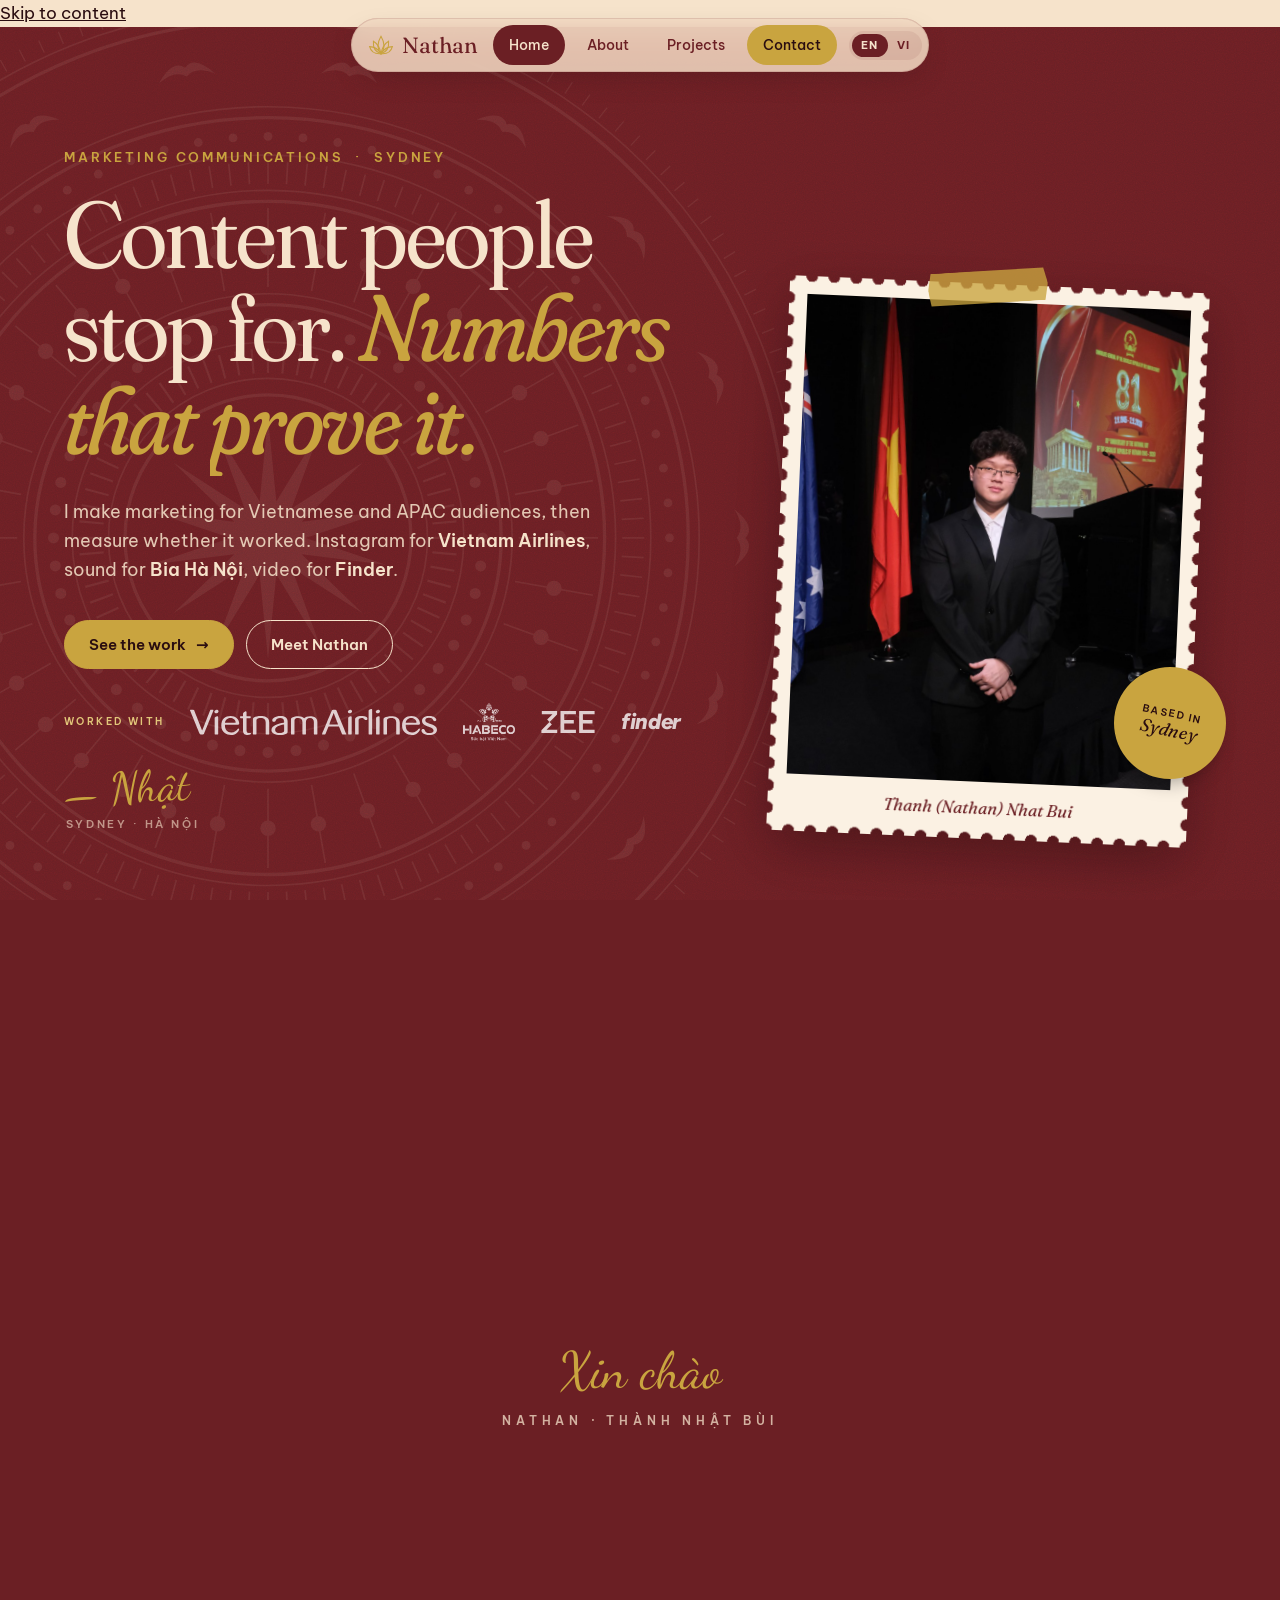
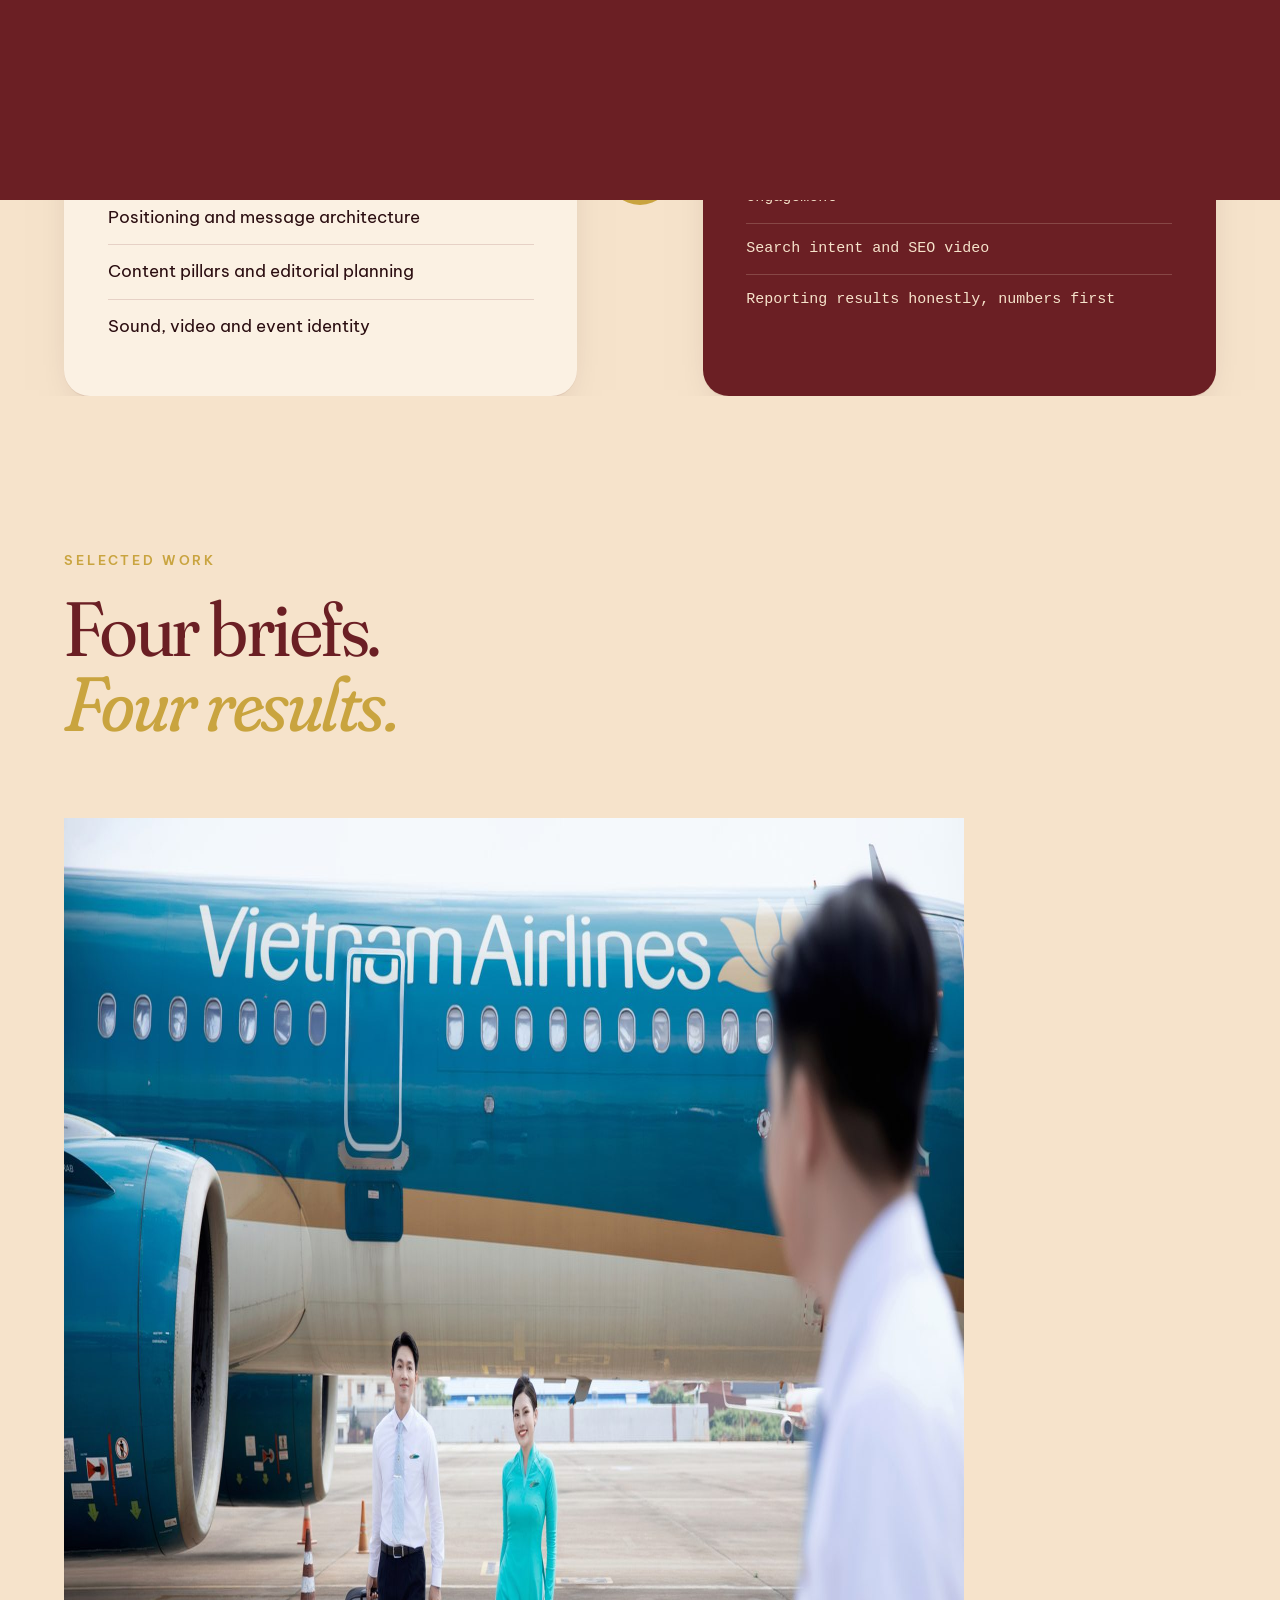
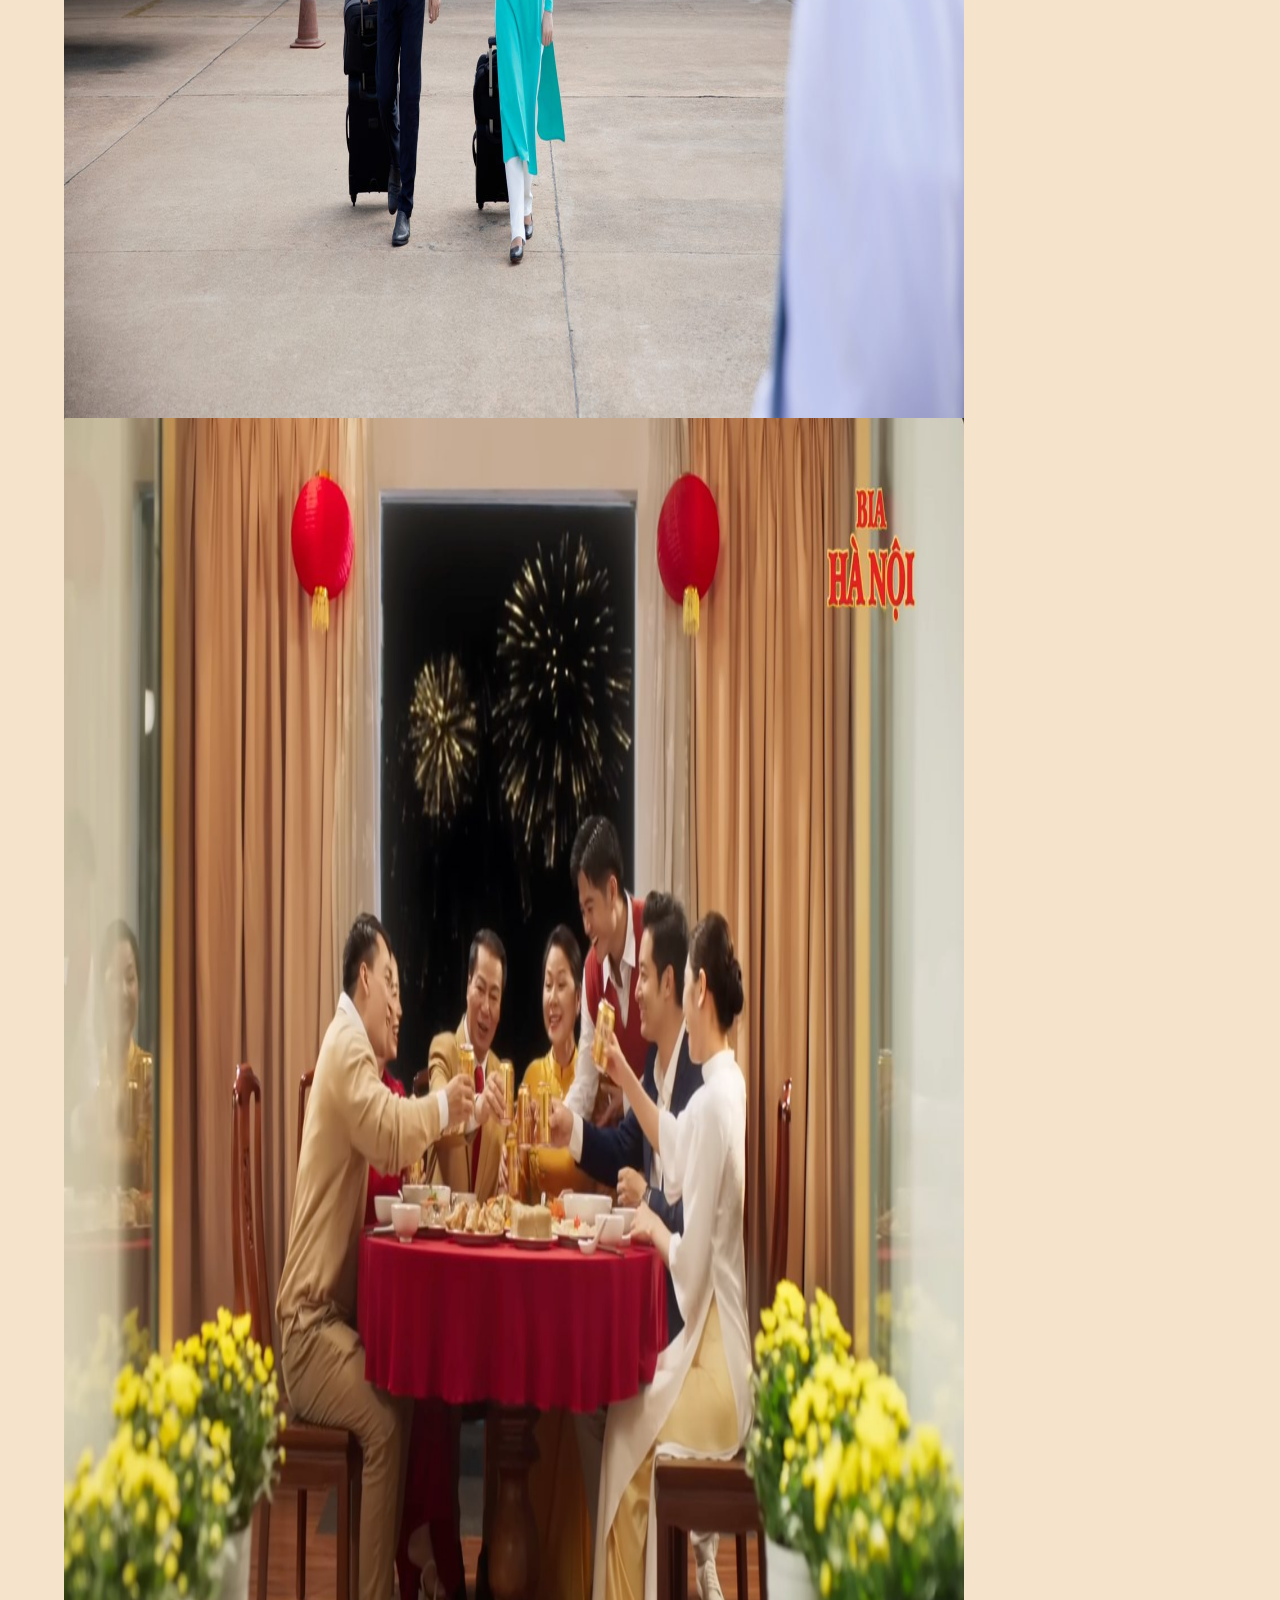
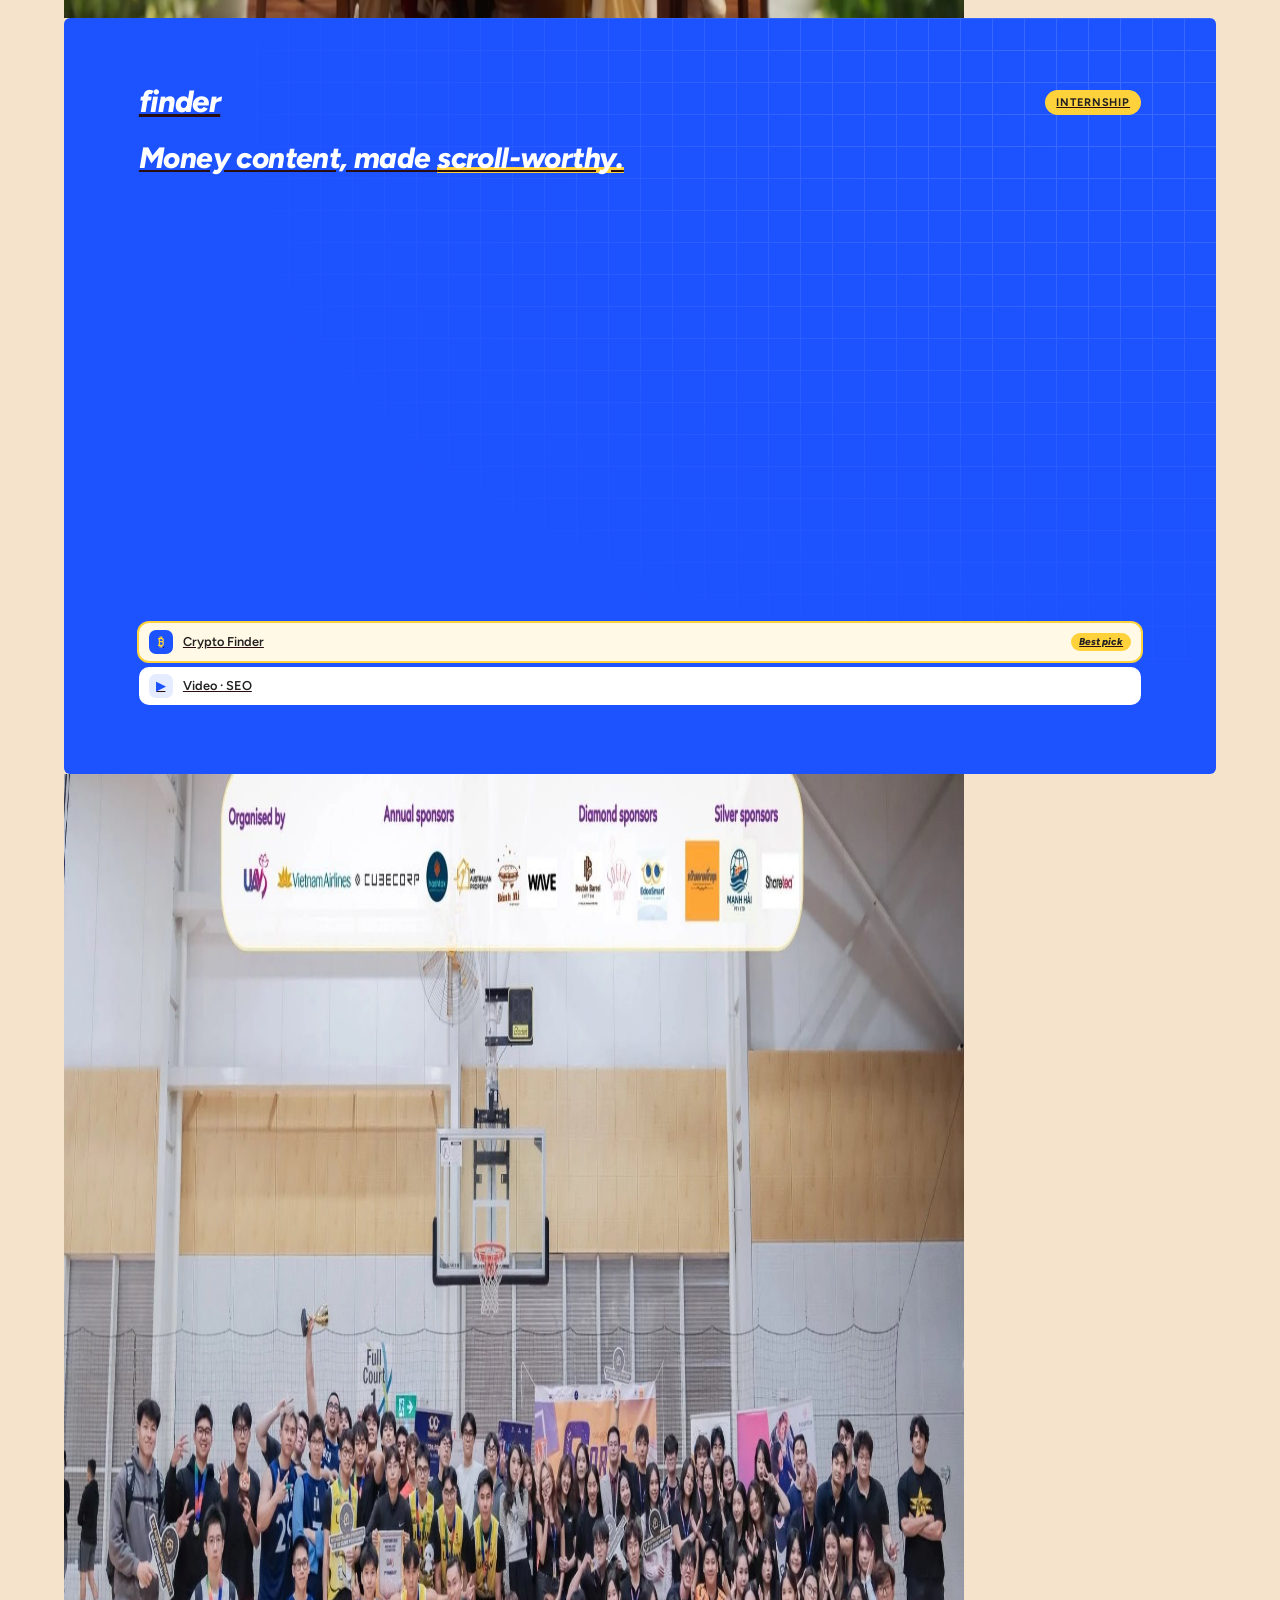
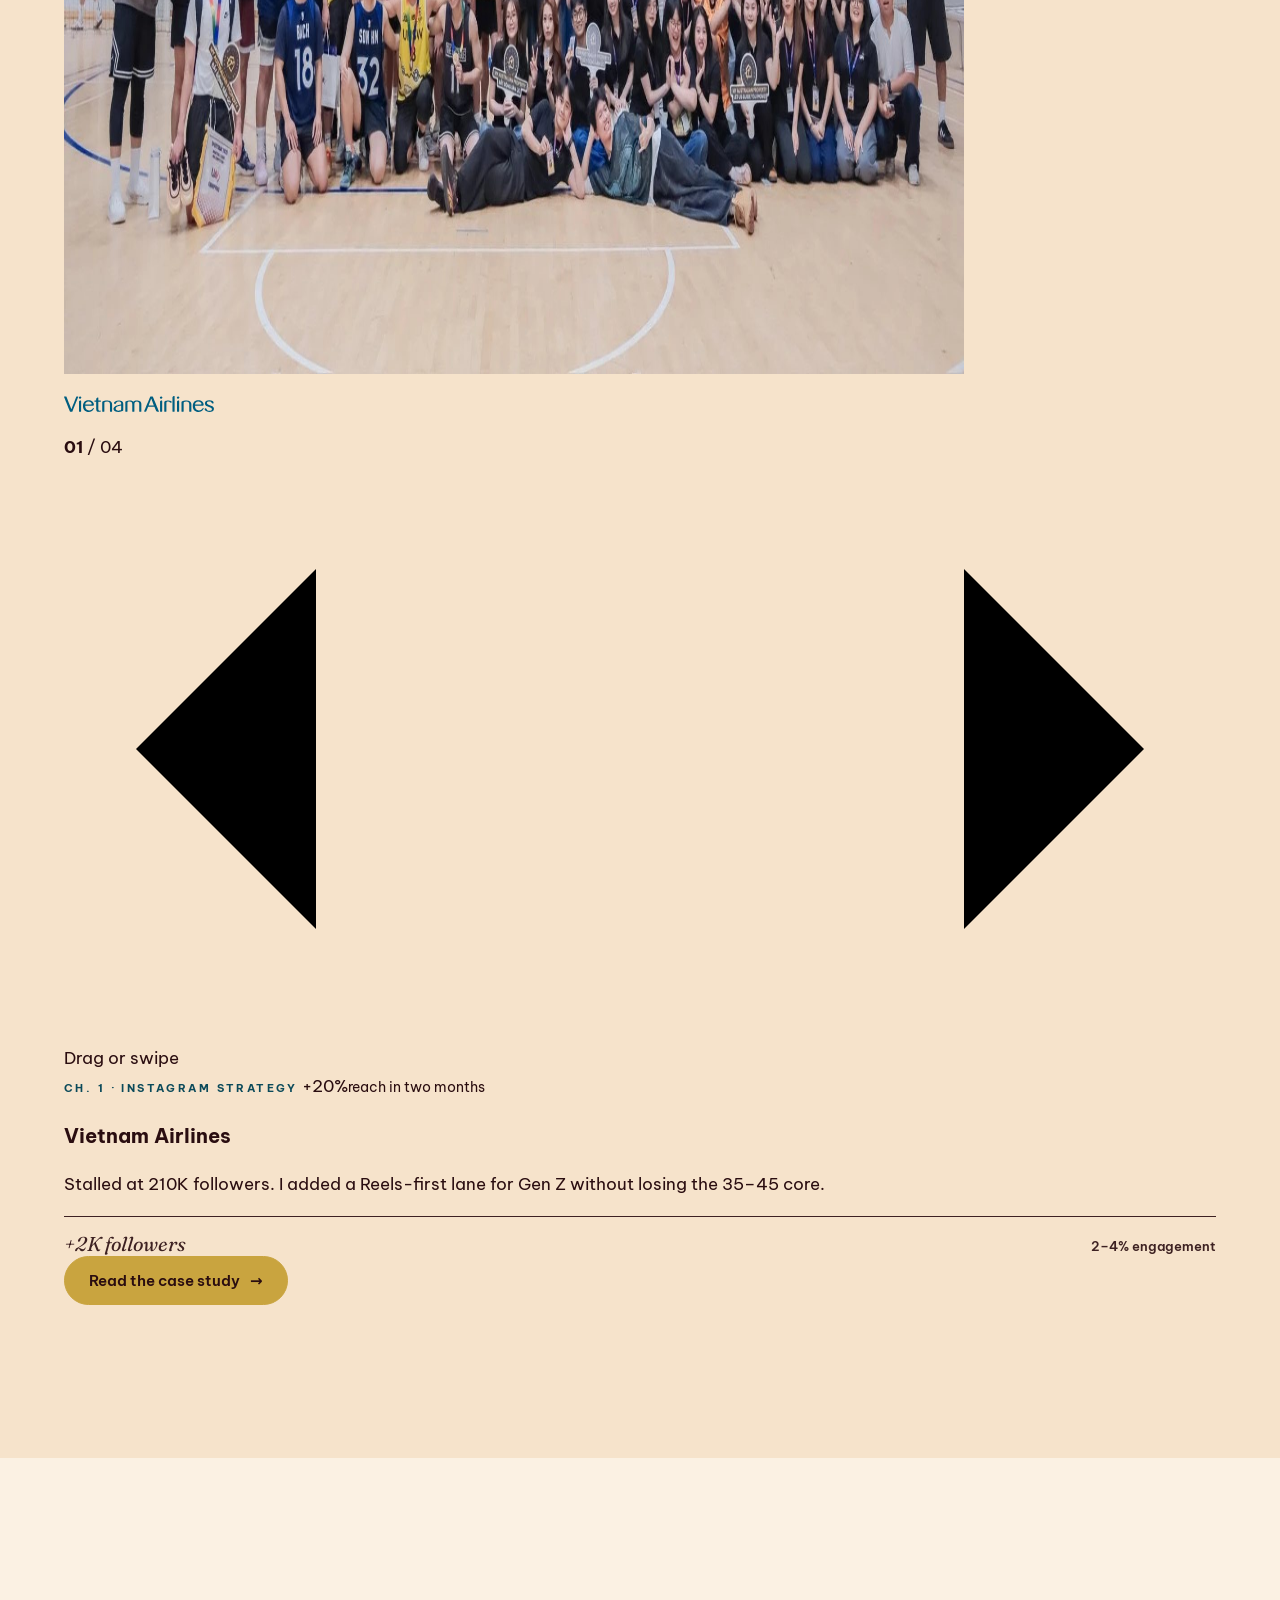
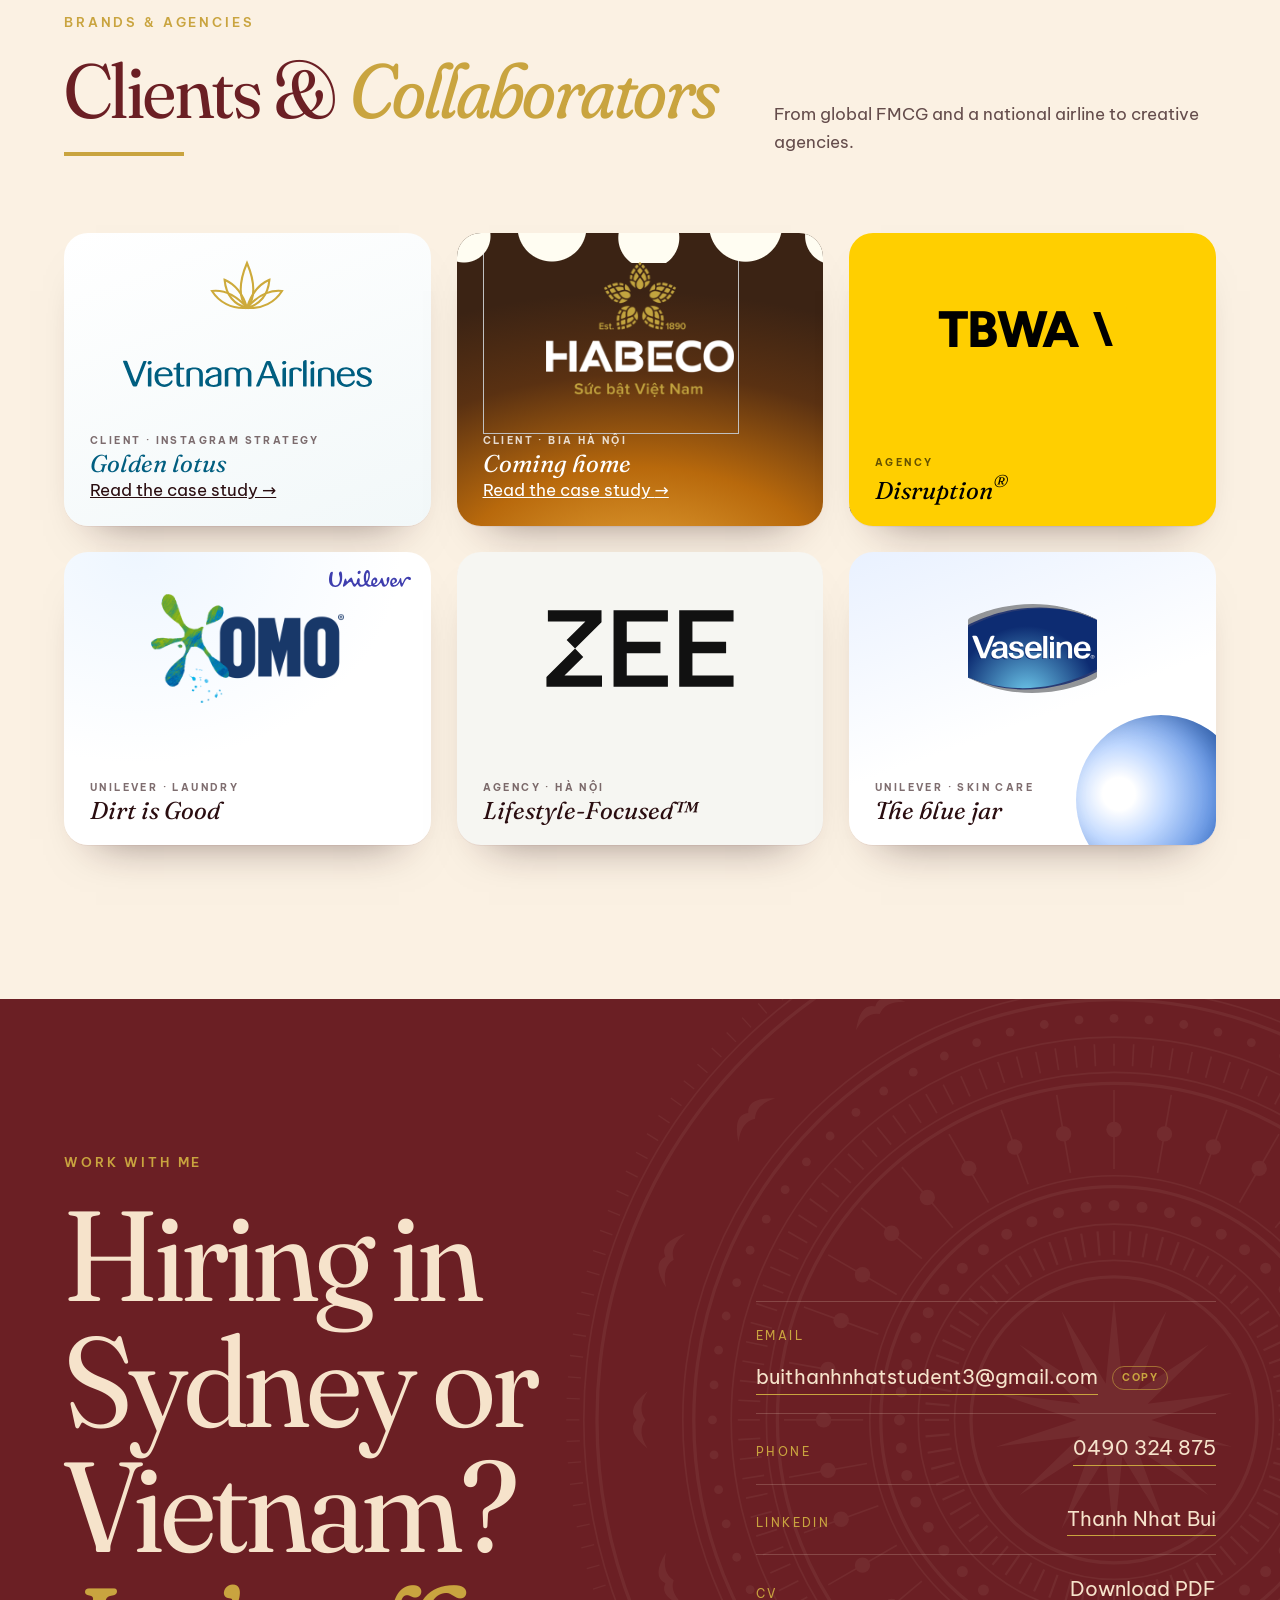
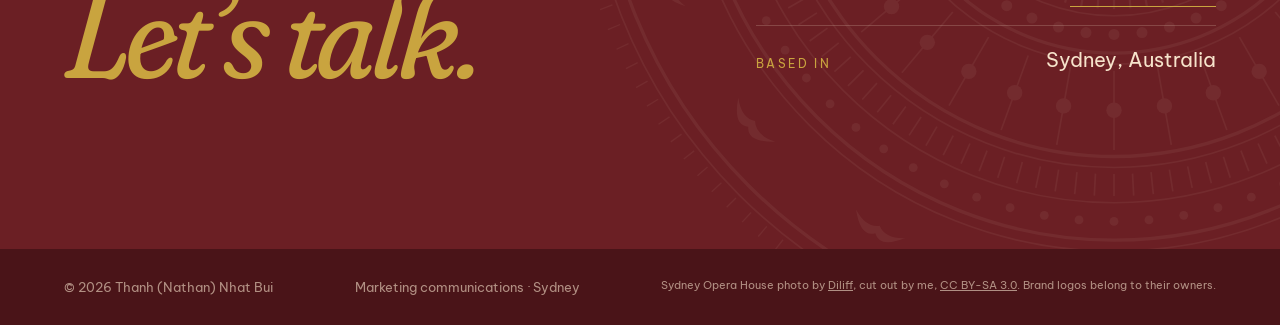
==== commit 4170b776: "Add files via upload" ====
--- a/index.html
+++ b/index.html
@@ -17,11 +17,12 @@
   <link rel="preconnect" href="https://fonts.googleapis.com">
   <link rel="preconnect" href="https://fonts.gstatic.com" crossorigin>
   <link href="https://fonts.googleapis.com/css2?family=Dancing+Script:wght@500;600&family=Be+Vietnam+Pro:wght@400;500;600&family=Figtree:ital,wght@0,600;0,700;1,800&family=Fraunces:ital,opsz,wght,SOFT@0,9..144,300..600,0..100;1,9..144,300..600,0..100&display=swap" rel="stylesheet">
-  <link rel="stylesheet" href="assets/css/style.css?v=20261025c">
+  <link rel="stylesheet" href="assets/css/style.css?v=20261124i">
   <link rel="alternate" hreflang="en" href="https://heynathanbui.github.io/index.html">
   <link rel="alternate" hreflang="vi" href="https://heynathanbui.github.io/vi/index.html">
 </head>
 <body>
+  <a class="skip" href="#main">Skip to content</a>
 
   <nav class="nav" aria-label="Main">
     <div class="nav__pill">
@@ -42,6 +43,7 @@
       <span class="nav__lang" role="group" aria-label="Language"><a aria-current="true" lang="en">EN</a><a href="vi/index.html" lang="vi" hreflang="vi">VI</a></span>
     </div>
   </nav>
+  <main id="main">
 
   <!-- HERO -->
   <header class="hero">
@@ -50,12 +52,10 @@
       <div>
         <p class="eyebrow reveal">Marketing communications &nbsp;·&nbsp; Sydney</p>
         <h1 class="display split-css">Content people stop for. <em>Numbers that prove it.</em></h1>
-        <p class="hero__lede reveal" data-delay="2">
-          I make marketing for Vietnamese and APAC audiences, then measure whether it worked. <strong>+20% reach</strong> for Vietnam Airlines in two months. The voiceover and sound behind a <strong>4M+ view</strong> Bia Hà Nội Tết campaign. Shorts and founder content for <strong>Finder</strong> in Sydney.
-        </p>
+        <p class="hero__lede reveal" data-delay="2">I make marketing for Vietnamese and APAC audiences, then measure whether it worked. Instagram for <strong>Vietnam Airlines</strong>, sound for <strong>Bia Hà Nội</strong>, video for <strong>Finder</strong>.</p>
         <div class="hero__actions reveal" data-delay="3">
           <a class="btn btn--gold" href="projects.html">See the work <span class="arrow">→</span></a>
-          <a class="btn btn--ghost" href="about.html">Meet Nhat</a>
+          <a class="btn btn--ghost" href="about.html">Meet Nathan</a>
         </div>
         <div class="hero__logos reveal" data-delay="3" aria-label="Brands I have worked with">
           <span class="hero__logos-k">Worked with</span>
@@ -123,50 +123,65 @@
           <p class="eyebrow reveal">Selected work</p>
           <h2 class="display h2 reveal" data-delay="1">Four briefs.<br><em>Four results.</em></h2>
         </div>
-        <p class="section__note reveal" data-delay="2">An airline, a heritage beer, a fintech and a student community. Every case study opens with the result, then shows how I got there.</p>
-      </div>
-
-      <div class="cases">
-        <a class="case-card case-card--vna reveal" href="work/vietnam-airlines.html" data-cursor="View">
-          <div class="case-card__img"><img src="assets/img/vna-crew-tarmac.jpg" alt="Vietnam Airlines crew walking beside an aircraft" loading="lazy"></div>
-          <div class="case-card__body">
+      </div>
+
+      <div class="reel reveal" role="region" aria-roledescription="carousel" aria-label="Selected case studies">
+        <div class="reel__stage">
+          <div class="reel__ring"><div class="reel__orbit">
+          <a class="reel__item reel__item--vna" href="work/vietnam-airlines.html" data-i="0" data-cursor="View" aria-label="Vietnam Airlines">
+            <div class="reel__img"><img src="assets/img/vna-crew-tarmac.jpg" alt="Vietnam Airlines crew walking beside an aircraft" width="900" height="1200" loading="lazy"></div>
+          </a>
+          <a class="reel__item reel__item--beer" href="work/beer-hanoi.html" data-i="1" data-cursor="View" aria-label="Beer Hanoi · Tết 2025">
+            <div class="reel__img"><img src="assets/img/beer-dinner.jpg" alt="A family toasting at a Tết dinner, from the Beer Hanoi TVC" width="900" height="1200" loading="lazy"></div>
+          </a>
+          <a class="reel__item reel__item--finder" href="work/finder.html" data-i="2" data-cursor="View" aria-label="Finder">
+            <div class="reel__img"><div class="fc reel__fc"><div class="fc__top"><span class="fc__logo">finder</span><span class="fc__pill">Internship</span></div><p class="fc__h" style="color:#fff">Money content, made <em>scroll-worthy.</em></p><div class="fc__rows"><div class="fc__row best"><i>₿</i><span>Crypto Finder</span><b>Best pick</b></div><div class="fc__row"><i>▶</i><span>Video · SEO</span></div></div></div></div>
+          </a>
+          <a class="reel__item reel__item--uavs" href="work/uavs.html" data-i="3" data-cursor="View" aria-label="UAVS NSW">
+            <div class="reel__img"><img src="assets/img/community-sportday.jpg" alt="Everyone at UAVS Sports Day posing on the basketball court" width="900" height="1200" loading="lazy"></div>
+          </a>
+          </div></div>
+          <div class="reel__bar">
+            <p class="reel__name" aria-live="polite"><span class="reel__logo reel__logo--vna"><img src="assets/img/logos/brands/vietnam-airlines.svg" alt="" width="150" height="26"></span><span class="sr-only">Vietnam Airlines</span></p>
+            <div class="reel__progress"><i></i><i></i><i></i><i></i></div>
+            <span class="reel__count" aria-hidden="true"><b>01</b> / 04</span>
+            <span class="reel__hint" aria-hidden="true"><svg viewBox="0 0 32 16"><path d="M7 3L2 8l5 5M25 3l5 5-5 5M2 8h28"/></svg>Drag or swipe</span>
+          </div>
+        </div>
+        <div class="reel__panel">
+          <article class="reel__info case-card--vna" data-i="0">
             <span class="case-card__k">Ch. 1 · Instagram strategy</span>
+            <span class="case-card__big" aria-hidden="true">+20%<small>reach in two months</small></span>
             <h3>Vietnam Airlines</h3>
-            <p>Stalled at 210K followers. I added a Reels-first lane for Gen Z without losing the 35–45 core: +20% reach in two months.</p>
-            <div class="case-card__stat"><span>+20% reach</span><span>210K → 212K</span></div>
-          </div>
-        </a>
-        <a class="case-card case-card--beer reveal" data-delay="1" href="work/beer-hanoi.html" data-cursor="View">
-          <div class="case-card__img"><img src="assets/img/beer-dinner.jpg" alt="A family toasting at a Tết dinner, from the Beer Hanoi TVC" loading="lazy"></div>
-          <div class="case-card__body">
+            <p>Stalled at 210K followers. I added a Reels-first lane for Gen Z without losing the 35–45 core.</p>
+            <div class="case-card__stat"><span>+2K followers</span><span>2–4% engagement</span></div>
+            <a class="btn btn--gold reel__go" href="work/vietnam-airlines.html">Read the case study <span class="arrow">→</span></a>
+          </article>
+          <article class="reel__info case-card--beer" data-i="1" hidden>
             <span class="case-card__k">Ch. 2 · Sound design</span>
+            <span class="case-card__big" aria-hidden="true">4M+<small>combined views</small></span>
             <h3>Beer Hanoi · Tết 2025</h3>
             <p>My voiceover and sound effects made a Tết reunion film sound like home, across a campaign that reached 4M+ combined views.</p>
             <div class="case-card__stat"><span>4M+ views</span><span>3 films</span></div>
-          </div>
-        </a>
-        <a class="case-card case-card--finder reveal" data-delay="2" href="work/finder.html" data-cursor="View">
-          <div class="case-card__img"><div class="fc" style="aspect-ratio:4/3; border-radius:0">
-            <div class="fc__top"><span class="fc__logo">finder</span><span class="fc__pill">Internship</span></div>
-            <p class="fc__h" style="color:#fff">Money content, made <em>scroll-worthy.</em></p>
-            <div class="fc__rows"><div class="fc__row best"><i>₿</i><span>Crypto Finder</span><b>Best pick</b></div><div class="fc__row"><i>▶</i><span>Video · SEO</span></div></div>
-          </div></div>
-          <div class="case-card__body">
+            <a class="btn btn--gold reel__go" href="work/beer-hanoi.html">Read the case study <span class="arrow">→</span></a>
+          </article>
+          <article class="reel__info case-card--finder" data-i="2" hidden>
             <span class="case-card__k">Ch. 3 · Social &amp; video</span>
+            <span class="case-card__big" aria-hidden="true">+5%<small>reach in a month</small></span>
             <h3>Finder</h3>
             <p>Memes, Shorts and founder content for a crypto audience: about 10 Shorts and 3 long videos in two weeks, +5% reach in a month.</p>
             <div class="case-card__stat"><span>+5% reach</span><span>4–5K views</span></div>
-          </div>
-        </a>
-        <a class="case-card case-card--uavs reveal" data-delay="3" href="work/uavs.html" data-cursor="View">
-          <div class="case-card__img"><img src="assets/img/community-sportday.jpg" alt="Everyone at UAVS Sports Day posing on the basketball court" loading="lazy"></div>
-          <div class="case-card__body">
+            <a class="btn btn--gold reel__go" href="work/finder.html">Read the case study <span class="arrow">→</span></a>
+          </article>
+          <article class="reel__info case-card--uavs" data-i="3" hidden>
             <span class="case-card__k">Ch. 4 · Community</span>
+            <span class="case-card__big" aria-hidden="true">4<small>events</small></span>
             <h3>UAVS NSW</h3>
             <p>Four events, four identities, and photography built so every shared photo also carries the sponsors.</p>
             <div class="case-card__stat"><span>4 events</span><span>Media lead</span></div>
-          </div>
-        </a>
+            <a class="btn btn--gold reel__go" href="work/uavs.html">Read the case study <span class="arrow">→</span></a>
+          </article>
+        </div>
       </div>
     </div>
   </section>
@@ -180,48 +195,51 @@
           <h2 class="display h2 reveal" data-delay="1">Clients &amp; <em>Collaborators</em></h2>
           <hr class="rule reveal" data-delay="2">
         </div>
-        <p class="section__note reveal" data-delay="2">From global FMCG and a national airline to creative agencies. Hover each brand.</p>
+        <p class="section__note reveal" data-delay="2">From global FMCG and a national airline to creative agencies.</p>
       </div>
 
       <div class="brands">
-        <article class="brand brand--tbwa reveal" data-cursor="TBWA\">
+        <article class="brand brand--vna brand--big" data-cursor="VNA">
+          <svg class="lotus" viewBox="0 0 120 80" aria-hidden="true"><g fill="none" stroke="#c9a227" stroke-width="3" stroke-linecap="round"><path d="M60 74C48 62 48 38 60 10c12 28 12 52 0 64z"/><path d="M60 74C42 70 30 56 28 34c14 6 26 20 32 40z"/><path d="M60 74c18-4 30-18 32-40-14 6-26 20-32 40z"/><path d="M60 74C38 76 20 66 10 50c18-2 36 8 50 24z"/><path d="M60 74c22 2 40-8 50-24-18-2-36 8-50 24z"/></g></svg>
+          <img class="brand__plane" src="assets/img/vna-plane-cutout.png" alt="" aria-hidden="true" width="858" height="259">
+          <div class="brand__logo"><img src="assets/img/logos/brands/vietnam-airlines.svg" alt="Vietnam Airlines"></div>
+          <p class="brand__k">Client · Instagram strategy</p><p class="brand__t">Golden lotus</p>
+          <a class="brand__go" href="work/vietnam-airlines.html">Read the case study <span class="arrow">→</span></a>
+        </article>
+
+        <article class="brand brand--bia brand--big" data-cursor="Dô!">
+          <span class="bubbles" aria-hidden="true"><i></i><i></i><i></i><i></i><i></i><i></i><i></i></span>
+          <span class="foam" aria-hidden="true"></span>
+          <img class="brand__bottle" src="assets/img/beer/bottle-bia-ha-noi.png" alt="" aria-hidden="true" width="256" height="875">
+          <div class="brand__logo"><img src="assets/img/logos/brands/habeco.png" alt="HABECO, maker of Bia Hà Nội"></div>
+          <p class="brand__k">Client · Bia Hà Nội</p><p class="brand__t">Coming home</p>
+          <a class="brand__go" href="work/beer-hanoi.html">Read the case study <span class="arrow">→</span></a>
+        </article>
+
+        <article class="brand brand--tbwa" data-cursor="TBWA\">
           <span class="brand__slash" aria-hidden="true"></span>
           <div class="brand__logo"><img src="assets/img/logos/brands/tbwa.svg" alt=""><b>TBWA</b></div>
           <p class="brand__k">Agency</p><p class="brand__t">Disruption<sup>®</sup></p>
           <span class="sr-only">TBWA</span>
         </article>
 
-        <article class="brand brand--omo reveal" data-delay="1" data-cursor="OMO">
+        <article class="brand brand--omo" data-cursor="OMO">
           <span class="bubbles" aria-hidden="true"><i></i><i></i><i></i><i></i><i></i><i></i><i></i></span>
           <div class="brand__logo"><img src="assets/img/logos/brands/omo.png" alt="OMO"></div>
           <div class="brand__sub"><img src="assets/img/logos/brands/unilever.svg" alt="Unilever"></div>
           <p class="brand__k">Unilever · Laundry</p><p class="brand__t">Dirt is Good</p>
         </article>
 
-        <article class="brand brand--vaseline reveal" data-delay="2" data-cursor="Vaseline">
+        <article class="brand brand--zee" data-cursor="ZEE">
+          <svg class="zz" viewBox="0 0 300 60" preserveAspectRatio="none" aria-hidden="true"><path d="M0 50 L40 10 L80 50 L120 10 L160 50 L200 10 L240 50 L280 10 L320 50"/></svg>
+          <div class="brand__logo"><img src="assets/img/logos/brands/zee.svg" alt="ZEE Agency"></div>
+          <p class="brand__k">Agency · Hà Nội</p><p class="brand__t">Lifestyle-Focused™</p>
+        </article>
+
+        <article class="brand brand--vaseline" data-cursor="Vaseline">
           <span class="drop" aria-hidden="true"></span>
           <div class="brand__logo"><img src="assets/img/logos/brands/vaseline.svg" alt="Vaseline"></div>
           <p class="brand__k">Unilever · Skin care</p><p class="brand__t">The blue jar</p>
-        </article>
-
-        <article class="brand brand--vna reveal" data-cursor="VNA">
-          <svg class="lotus" viewBox="0 0 120 80" aria-hidden="true"><g fill="none" stroke="#c9a227" stroke-width="3" stroke-linecap="round"><path d="M60 74C48 62 48 38 60 10c12 28 12 52 0 64z"/><path d="M60 74C42 70 30 56 28 34c14 6 26 20 32 40z"/><path d="M60 74c18-4 30-18 32-40-14 6-26 20-32 40z"/><path d="M60 74C38 76 20 66 10 50c18-2 36 8 50 24z"/><path d="M60 74c22 2 40-8 50-24-18-2-36 8-50 24z"/></g></svg>
-          <img class="brand__plane" src="assets/img/vna-plane-cutout.png" alt="" aria-hidden="true">
-          <div class="brand__logo"><img src="assets/img/logos/brands/vietnam-airlines.svg" alt="Vietnam Airlines"></div>
-          <p class="brand__k">Client · Instagram</p><p class="brand__t">Golden lotus</p>
-        </article>
-
-        <article class="brand brand--zee reveal" data-delay="1" data-cursor="ZEE">
-          <svg class="zz" viewBox="0 0 300 60" preserveAspectRatio="none" aria-hidden="true"><path d="M0 50 L40 10 L80 50 L120 10 L160 50 L200 10 L240 50 L280 10 L320 50"/></svg>
-          <div class="brand__logo"><img src="assets/img/logos/brands/zee.svg" alt="ZEE Agency"></div>
-          <p class="brand__k">Agency · Hà Nội</p><p class="brand__t">Lifestyle-Focused™</p>
-        </article>
-
-        <article class="brand brand--bia reveal" data-delay="2" data-cursor="Dô!">
-          <span class="bubbles" aria-hidden="true"><i></i><i></i><i></i><i></i><i></i><i></i><i></i></span>
-          <span class="foam" aria-hidden="true"></span>
-          <div class="brand__logo"><img src="assets/img/logos/brands/habeco.png" alt="HABECO, maker of Bia Hà Nội"></div>
-          <p class="brand__k">Client · Bia Hà Nội</p><p class="brand__t">Since 1890</p>
         </article>
       </div>
 
@@ -234,7 +252,7 @@
     <div class="wrap contact__grid">
       <div>
         <p class="eyebrow reveal">Work with me</p>
-        <h2 class="display reveal" data-delay="1">Let’s get <em>started.</em></h2>
+        <h2 class="display reveal" data-delay="1">Hiring in Sydney or Vietnam? <em>Let’s talk.</em></h2>
       </div>
       <ul class="contact__list reveal" data-delay="2">
         <li><span>Email</span><span class="contact__val"><a href="mailto:buithanhnhatstudent3@gmail.com">buithanhnhatstudent3@gmail.com</a><button class="copy" data-copy="buithanhnhatstudent3@gmail.com" aria-label="Copy email address">Copy</button></span></li>
@@ -246,13 +264,16 @@
     </div>
   </section>
 
+  </main>
+
   <footer class="footer">
     <div class="wrap">
       <span>© <span data-year></span> Thanh (Nathan) Nhat Bui</span>
       <span>Marketing communications · Sydney</span>
+      <small class="footer__credit">Sydney Opera House photo by <a href="https://commons.wikimedia.org/wiki/File:Sydney_Opera_House_-_Dec_2008.jpg" rel="noopener">Diliff</a>, cut out by me, <a href="https://creativecommons.org/licenses/by-sa/3.0/" rel="noopener">CC BY-SA 3.0</a>. Brand logos belong to their owners.</small>
     </div>
   </footer>
 
-  <script src="assets/js/main.js?v=20261025a"></script>
+  <script src="assets/js/main.js?v=20261124i"></script>
 </body>
 </html>
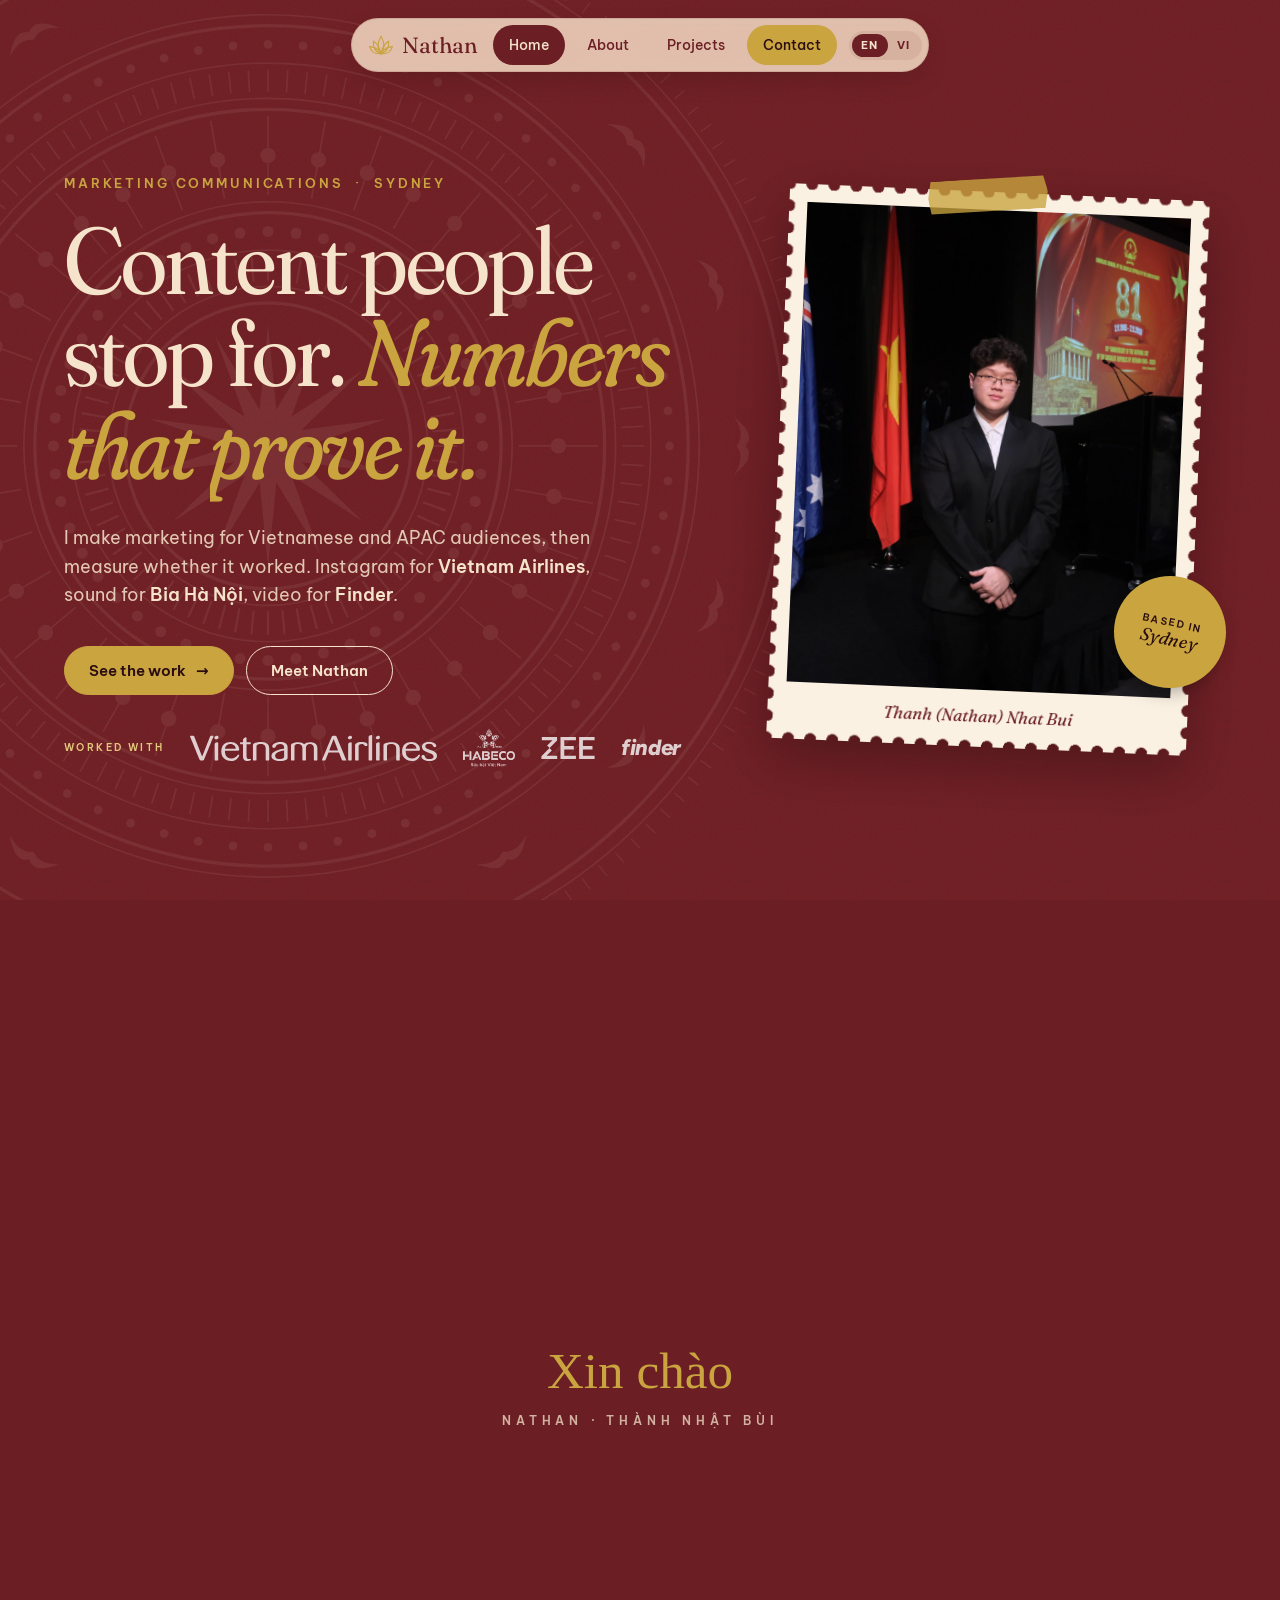
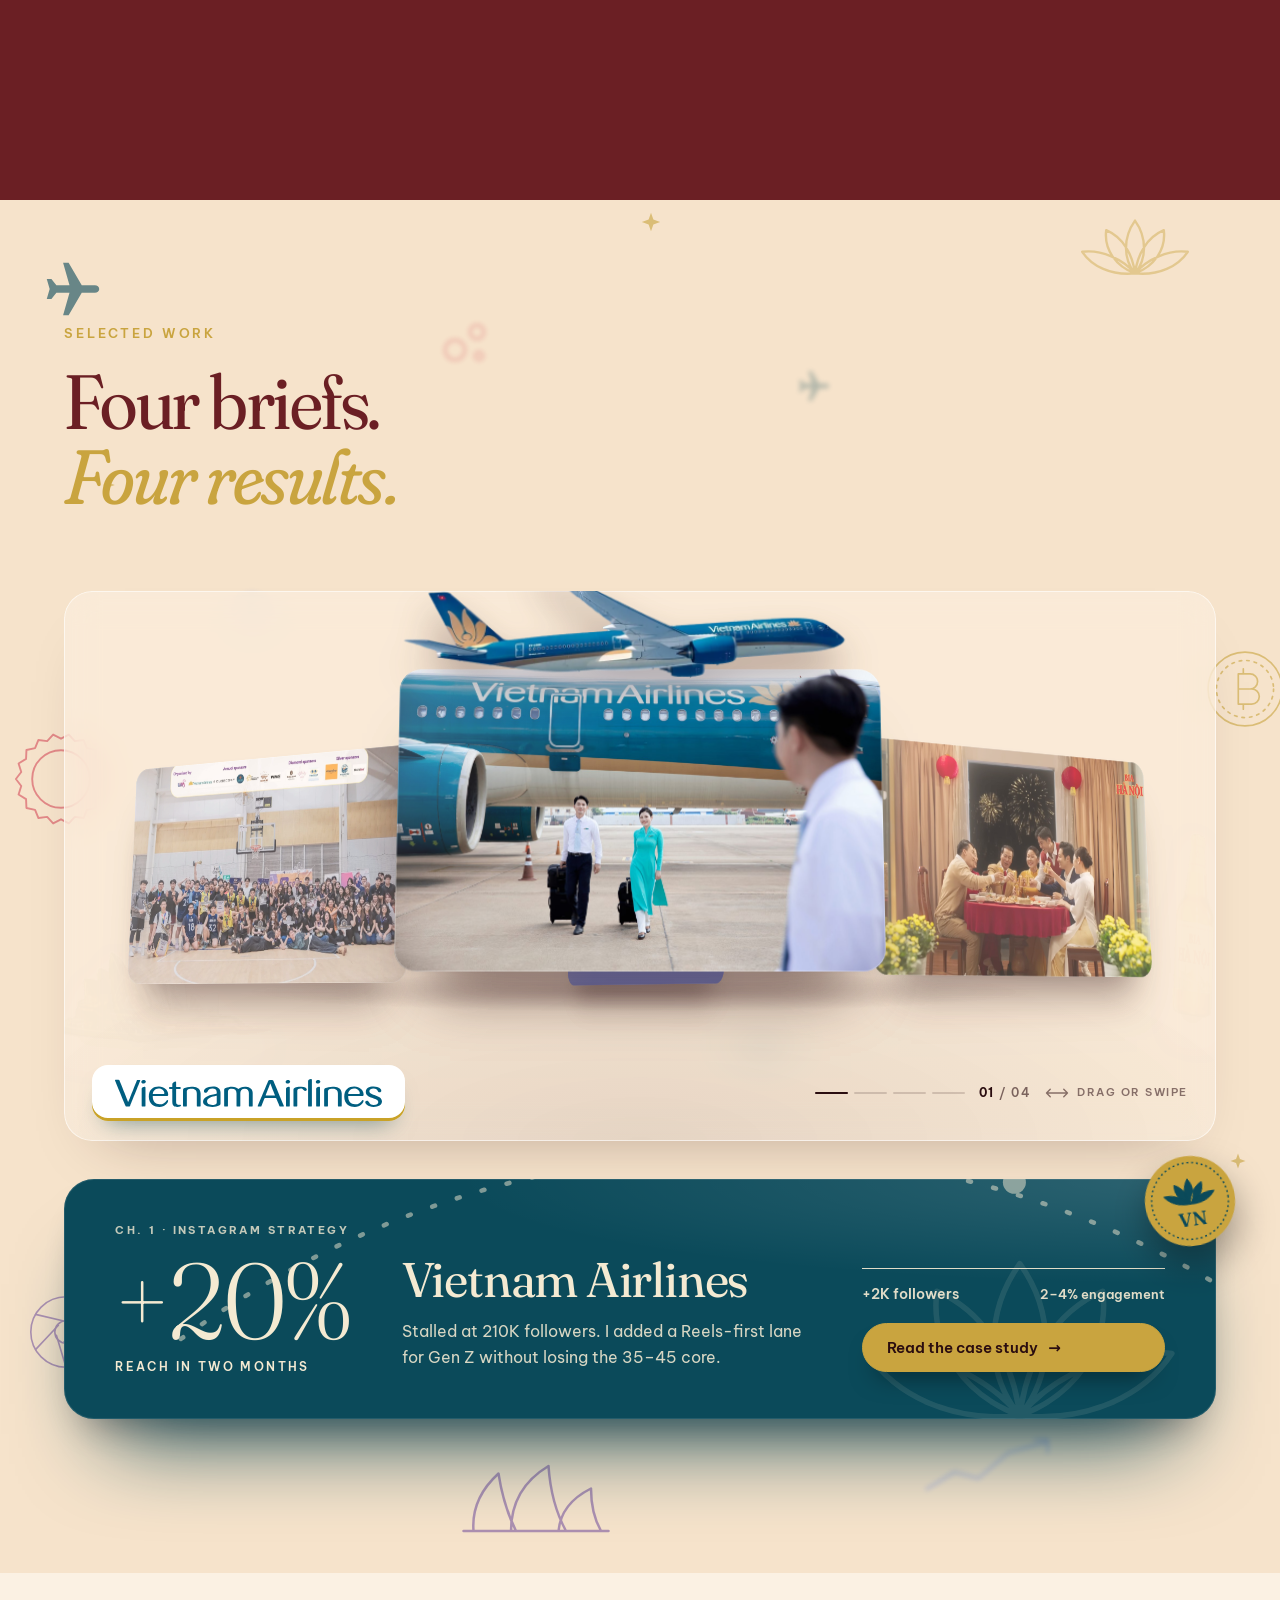
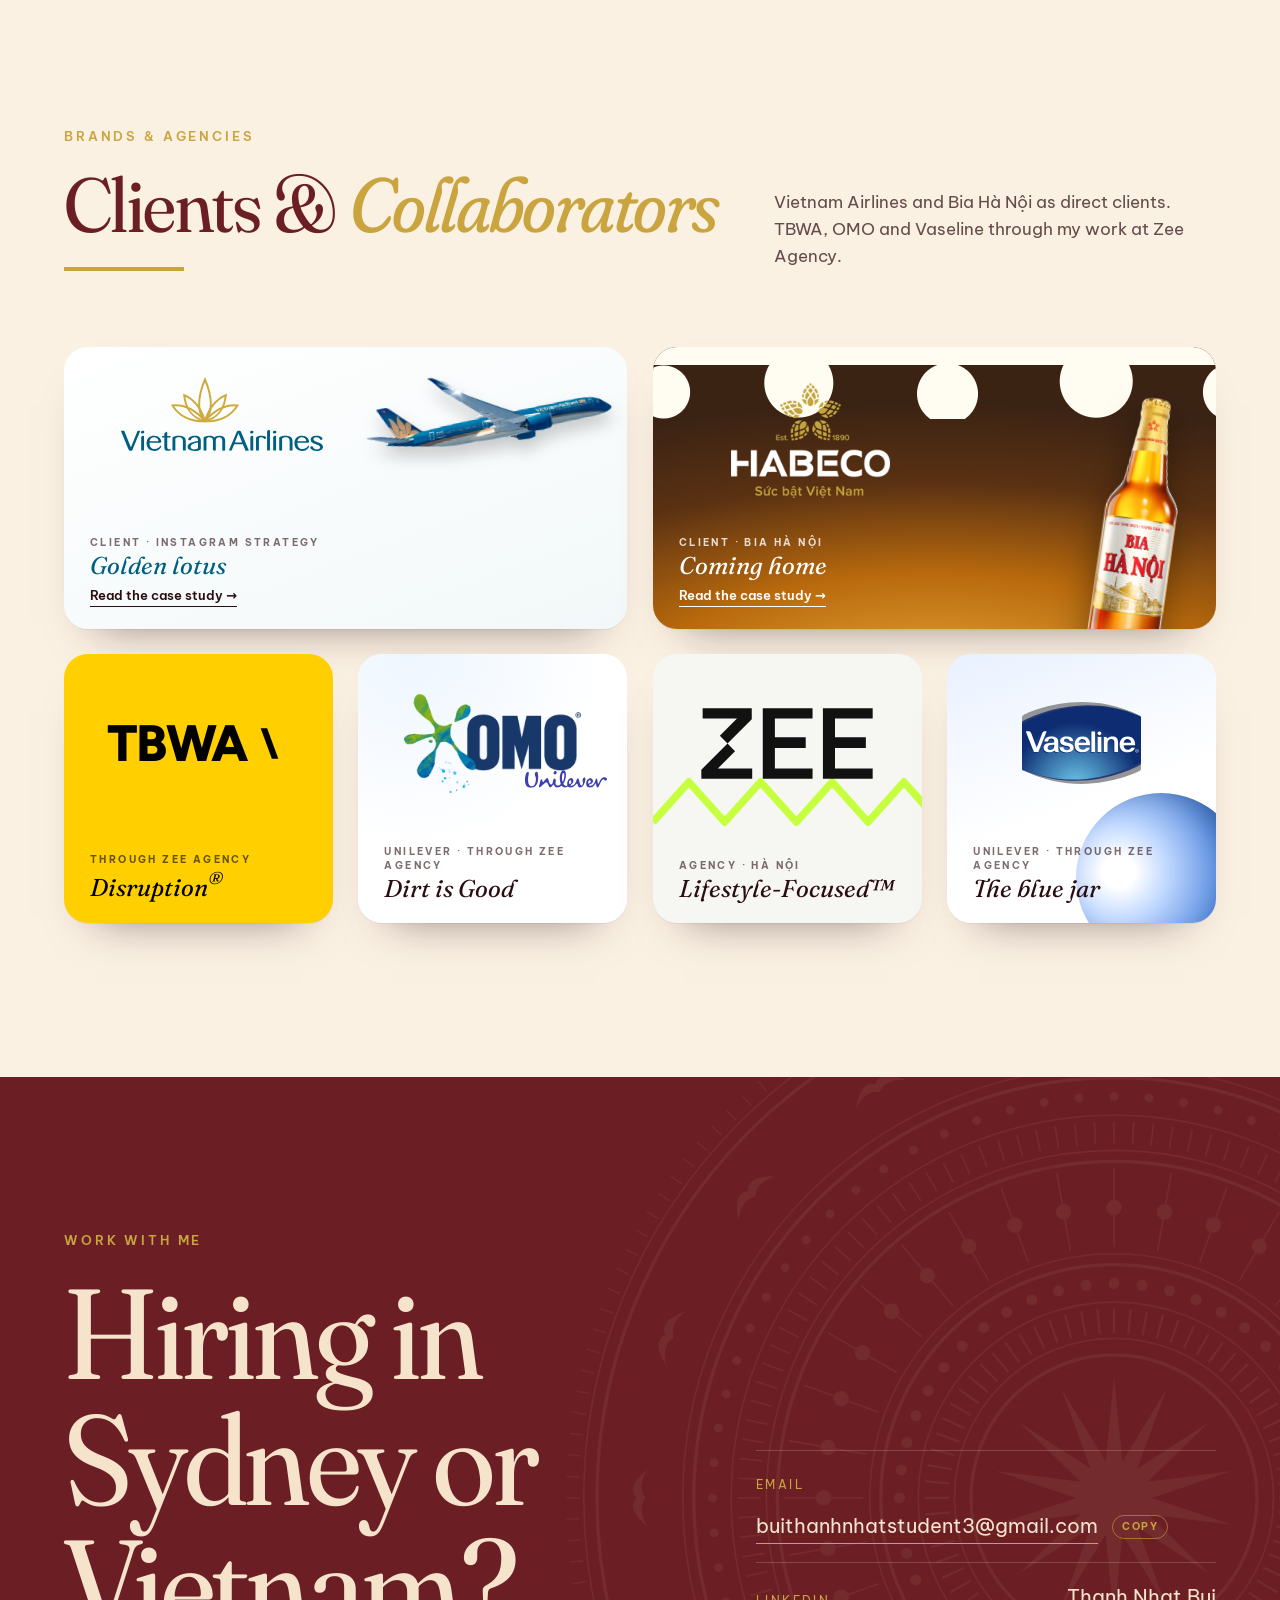
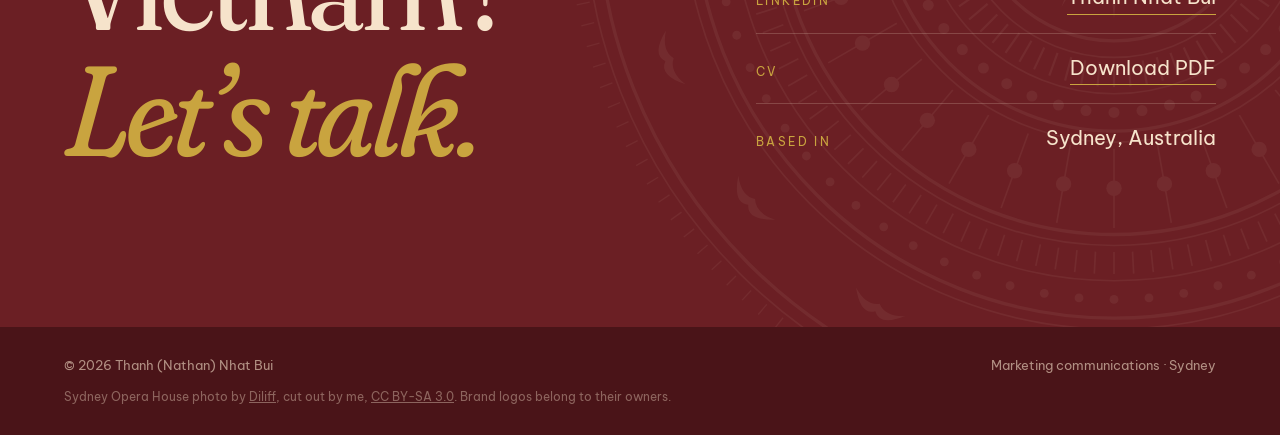
==== commit 2209385b: "Stamp photo frame back, pop-up entrance (pages)" ====
--- a/index.html
+++ b/index.html
@@ -16,8 +16,8 @@
   <link rel="icon" href="assets/favicon.svg" type="image/svg+xml">
   <link rel="preconnect" href="https://fonts.googleapis.com">
   <link rel="preconnect" href="https://fonts.gstatic.com" crossorigin>
-  <link href="https://fonts.googleapis.com/css2?family=Dancing+Script:wght@500;600&family=Be+Vietnam+Pro:wght@400;500;600&family=Figtree:ital,wght@0,600;0,700;1,800&family=Fraunces:ital,opsz,wght,SOFT@0,9..144,300..600,0..100;1,9..144,300..600,0..100&display=swap" rel="stylesheet">
-  <link rel="stylesheet" href="assets/css/style.css?v=20261124i">
+  <link href="https://fonts.googleapis.com/css2?family=Be+Vietnam+Pro:wght@400;500;600&family=Figtree:ital,wght@0,600;0,700;1,800&family=Fraunces:ital,opsz,wght,SOFT@0,9..144,300..600,0..100;1,9..144,300..600,0..100&display=swap" rel="stylesheet">
+  <link rel="stylesheet" href="assets/css/style.css?v=20261128a">
   <link rel="alternate" hreflang="en" href="https://heynathanbui.github.io/index.html">
   <link rel="alternate" hreflang="vi" href="https://heynathanbui.github.io/vi/index.html">
 </head>
@@ -59,14 +59,10 @@
         </div>
         <div class="hero__logos reveal" data-delay="3" aria-label="Brands I have worked with">
           <span class="hero__logos-k">Worked with</span>
-          <img src="assets/img/logos/brands/vietnam-airlines.svg" alt="Vietnam Airlines" height="26">
-          <img src="assets/img/logos/brands/habeco.png" alt="HABECO, maker of Bia Hà Nội" height="38">
-          <img src="assets/img/logos/brands/zee.svg" alt="Zee Agency" height="22">
+          <img src="assets/img/logos/brands/vietnam-airlines.svg" alt="Vietnam Airlines" width="246" height="26">
+          <img src="assets/img/logos/brands/habeco.png" alt="HABECO, maker of Bia Hà Nội" width="52" height="38">
+          <img src="assets/img/logos/brands/zee.svg" alt="Zee Agency" width="54" height="22">
           <span class="hero__logos-finder" aria-label="Finder">finder</span>
-        </div>
-        <p class="sig reveal" data-delay="3">— Nhật<small>Sydney · Hà Nội</small></p>
-        <div class="reveal" data-delay="3">
-          <div class="wave" data-step="2" role="button" aria-label="Pause or play waveform animation" tabindex="0"></div>
         </div>
       </div>
 
@@ -81,13 +77,8 @@
         <div class="sticker" aria-hidden="true"><span><small>Based in</small>Sydney</span></div>
       </div>
     </div>
-    <a class="scroll-cue" href="#work">Scroll</a>
   </header>
 
-  <div class="ticker" aria-hidden="true"><div class="ticker__in">
-    <span>Content strategy</span><span>Sound design</span><span>Video</span><span>Việt Nam</span><span>Sydney</span><span>APAC</span>
-    <span>Content strategy</span><span>Sound design</span><span>Video</span><span>Việt Nam</span><span>Sydney</span><span>APAC</span>
-  </div></div>
 
   <!-- TWO SIDES -->
   <section class="section section--paper twosides">
@@ -128,16 +119,16 @@
       <div class="reel reveal" role="region" aria-roledescription="carousel" aria-label="Selected case studies">
         <div class="reel__stage">
           <div class="reel__ring"><div class="reel__orbit">
-          <a class="reel__item reel__item--vna" href="work/vietnam-airlines.html" data-i="0" data-cursor="View" aria-label="Vietnam Airlines">
+          <a class="reel__item reel__item--vna" href="work/vietnam-airlines.html" data-i="0" aria-label="Vietnam Airlines">
             <div class="reel__img"><img src="assets/img/vna-crew-tarmac.jpg" alt="Vietnam Airlines crew walking beside an aircraft" width="900" height="1200" loading="lazy"></div>
           </a>
-          <a class="reel__item reel__item--beer" href="work/beer-hanoi.html" data-i="1" data-cursor="View" aria-label="Beer Hanoi · Tết 2025">
+          <a class="reel__item reel__item--beer" href="work/beer-hanoi.html" data-i="1" aria-label="Beer Hanoi · Tết 2025">
             <div class="reel__img"><img src="assets/img/beer-dinner.jpg" alt="A family toasting at a Tết dinner, from the Beer Hanoi TVC" width="900" height="1200" loading="lazy"></div>
           </a>
-          <a class="reel__item reel__item--finder" href="work/finder.html" data-i="2" data-cursor="View" aria-label="Finder">
+          <a class="reel__item reel__item--finder" href="work/finder.html" data-i="2" aria-label="Finder">
             <div class="reel__img"><div class="fc reel__fc"><div class="fc__top"><span class="fc__logo">finder</span><span class="fc__pill">Internship</span></div><p class="fc__h" style="color:#fff">Money content, made <em>scroll-worthy.</em></p><div class="fc__rows"><div class="fc__row best"><i>₿</i><span>Crypto Finder</span><b>Best pick</b></div><div class="fc__row"><i>▶</i><span>Video · SEO</span></div></div></div></div>
           </a>
-          <a class="reel__item reel__item--uavs" href="work/uavs.html" data-i="3" data-cursor="View" aria-label="UAVS NSW">
+          <a class="reel__item reel__item--uavs" href="work/uavs.html" data-i="3" aria-label="UAVS NSW">
             <div class="reel__img"><img src="assets/img/community-sportday.jpg" alt="Everyone at UAVS Sports Day posing on the basketball court" width="900" height="1200" loading="lazy"></div>
           </a>
           </div></div>
@@ -195,51 +186,51 @@
           <h2 class="display h2 reveal" data-delay="1">Clients &amp; <em>Collaborators</em></h2>
           <hr class="rule reveal" data-delay="2">
         </div>
-        <p class="section__note reveal" data-delay="2">From global FMCG and a national airline to creative agencies.</p>
+        <p class="section__note reveal" data-delay="2">Vietnam Airlines and Bia Hà Nội as direct clients. TBWA, OMO and Vaseline through my work at Zee Agency.</p>
       </div>
 
       <div class="brands">
-        <article class="brand brand--vna brand--big" data-cursor="VNA">
+        <article class="brand brand--vna brand--big">
           <svg class="lotus" viewBox="0 0 120 80" aria-hidden="true"><g fill="none" stroke="#c9a227" stroke-width="3" stroke-linecap="round"><path d="M60 74C48 62 48 38 60 10c12 28 12 52 0 64z"/><path d="M60 74C42 70 30 56 28 34c14 6 26 20 32 40z"/><path d="M60 74c18-4 30-18 32-40-14 6-26 20-32 40z"/><path d="M60 74C38 76 20 66 10 50c18-2 36 8 50 24z"/><path d="M60 74c22 2 40-8 50-24-18-2-36 8-50 24z"/></g></svg>
           <img class="brand__plane" src="assets/img/vna-plane-cutout.png" alt="" aria-hidden="true" width="858" height="259">
-          <div class="brand__logo"><img src="assets/img/logos/brands/vietnam-airlines.svg" alt="Vietnam Airlines"></div>
+          <div class="brand__logo"><img src="assets/img/logos/brands/vietnam-airlines.svg" alt="Vietnam Airlines" width="132" height="14" loading="lazy"></div>
           <p class="brand__k">Client · Instagram strategy</p><p class="brand__t">Golden lotus</p>
           <a class="brand__go" href="work/vietnam-airlines.html">Read the case study <span class="arrow">→</span></a>
         </article>
 
-        <article class="brand brand--bia brand--big" data-cursor="Dô!">
+        <article class="brand brand--bia brand--big">
           <span class="bubbles" aria-hidden="true"><i></i><i></i><i></i><i></i><i></i><i></i><i></i></span>
           <span class="foam" aria-hidden="true"></span>
           <img class="brand__bottle" src="assets/img/beer/bottle-bia-ha-noi.png" alt="" aria-hidden="true" width="256" height="875">
-          <div class="brand__logo"><img src="assets/img/logos/brands/habeco.png" alt="HABECO, maker of Bia Hà Nội"></div>
+          <div class="brand__logo"><img src="assets/img/logos/brands/habeco.png" alt="HABECO, maker of Bia Hà Nội" width="200" height="145" loading="lazy"></div>
           <p class="brand__k">Client · Bia Hà Nội</p><p class="brand__t">Coming home</p>
           <a class="brand__go" href="work/beer-hanoi.html">Read the case study <span class="arrow">→</span></a>
         </article>
 
-        <article class="brand brand--tbwa" data-cursor="TBWA\">
+        <article class="brand brand--tbwa">
           <span class="brand__slash" aria-hidden="true"></span>
-          <div class="brand__logo"><img src="assets/img/logos/brands/tbwa.svg" alt=""><b>TBWA</b></div>
-          <p class="brand__k">Agency</p><p class="brand__t">Disruption<sup>®</sup></p>
+          <div class="brand__logo"><img src="assets/img/logos/brands/tbwa.svg" alt="" width="400" height="400" loading="lazy"><b>TBWA</b></div>
+          <p class="brand__k">Through Zee Agency</p><p class="brand__t">Disruption<sup>®</sup></p>
           <span class="sr-only">TBWA</span>
         </article>
 
-        <article class="brand brand--omo" data-cursor="OMO">
+        <article class="brand brand--omo">
           <span class="bubbles" aria-hidden="true"><i></i><i></i><i></i><i></i><i></i><i></i><i></i></span>
-          <div class="brand__logo"><img src="assets/img/logos/brands/omo.png" alt="OMO"></div>
-          <div class="brand__sub"><img src="assets/img/logos/brands/unilever.svg" alt="Unilever"></div>
-          <p class="brand__k">Unilever · Laundry</p><p class="brand__t">Dirt is Good</p>
-        </article>
-
-        <article class="brand brand--zee" data-cursor="ZEE">
+          <div class="brand__logo"><img src="assets/img/logos/brands/omo.png" alt="OMO" width="900" height="504" loading="lazy"></div>
+          <div class="brand__sub"><img src="assets/img/logos/brands/unilever.svg" alt="Unilever" width="1000" height="214" loading="lazy"></div>
+          <p class="brand__k">Unilever · through Zee Agency</p><p class="brand__t">Dirt is Good</p>
+        </article>
+
+        <article class="brand brand--zee">
           <svg class="zz" viewBox="0 0 300 60" preserveAspectRatio="none" aria-hidden="true"><path d="M0 50 L40 10 L80 50 L120 10 L160 50 L200 10 L240 50 L280 10 L320 50"/></svg>
-          <div class="brand__logo"><img src="assets/img/logos/brands/zee.svg" alt="ZEE Agency"></div>
+          <div class="brand__logo"><img src="assets/img/logos/brands/zee.svg" alt="ZEE Agency" width="79" height="32" loading="lazy"></div>
           <p class="brand__k">Agency · Hà Nội</p><p class="brand__t">Lifestyle-Focused™</p>
         </article>
 
-        <article class="brand brand--vaseline" data-cursor="Vaseline">
+        <article class="brand brand--vaseline">
           <span class="drop" aria-hidden="true"></span>
-          <div class="brand__logo"><img src="assets/img/logos/brands/vaseline.svg" alt="Vaseline"></div>
-          <p class="brand__k">Unilever · Skin care</p><p class="brand__t">The blue jar</p>
+          <div class="brand__logo"><img src="assets/img/logos/brands/vaseline.svg" alt="Vaseline" width="203" height="140" loading="lazy"></div>
+          <p class="brand__k">Unilever · through Zee Agency</p><p class="brand__t">The blue jar</p>
         </article>
       </div>
 
@@ -256,7 +247,6 @@
       </div>
       <ul class="contact__list reveal" data-delay="2">
         <li><span>Email</span><span class="contact__val"><a href="mailto:buithanhnhatstudent3@gmail.com">buithanhnhatstudent3@gmail.com</a><button class="copy" data-copy="buithanhnhatstudent3@gmail.com" aria-label="Copy email address">Copy</button></span></li>
-        <li><span>Phone</span><a href="tel:+61490324875">0490 324 875</a></li>
         <li><span>LinkedIn</span><a href="https://www.linkedin.com/in/bui-thanh-nhat-42ab19323/" target="_blank" rel="noopener">Thanh Nhat Bui</a></li>
         <li><span>CV</span><a href="assets/Thanh-Nhat-Bui-CV.pdf" target="_blank" rel="noopener">Download PDF</a></li>
         <li><span>Based in</span><span>Sydney, Australia</span></li>
@@ -274,6 +264,6 @@
     </div>
   </footer>
 
-  <script src="assets/js/main.js?v=20261124i"></script>
+  <script src="assets/js/main.js?v=20261128a"></script>
 </body>
 </html>
--- a/assets/css/style.css
+++ b/assets/css/style.css
@@ -734,22 +734,647 @@
 @keyframes ctTick { to { transform: translateX(-40%); } }
 
 /* UAVS: the Opera House draws itself under pixel stars */
-.curtain--uavs { background: linear-gradient(135deg, #4a1f8f, #8a2bb0 55%, #e23d96); color: #fff; }
+.curtain--uavs { background: radial-gradient(70% 60% at 62% 58%, #3a1a72, #1c0c3d 60%, #120726); color: #fff; }
 .curtain--uavs .ct-k { color: #ffd166; }
-.ct-opera { width: 100%; height: 196px; overflow: visible; }
-.ct-opera path { fill: rgba(255, 209, 102, 0); stroke: #ffd166; stroke-width: 2.4; stroke-linejoin: round; stroke-dasharray: 400; stroke-dashoffset: 400; }
-.ct-opera path.water { stroke: rgba(255, 255, 255, .55); stroke-width: 1.6; }
-.curtain.is-on .ct-opera path { animation: ctSail 1.1s forwards cubic-bezier(.6, 0, .2, 1); }
-.curtain.is-on .ct-opera path:nth-child(2) { animation-delay: .1s; } .curtain.is-on .ct-opera path:nth-child(3) { animation-delay: .2s; }
-.curtain.is-on .ct-opera path:nth-child(4) { animation-delay: .3s; } .curtain.is-on .ct-opera path:nth-child(5) { animation-delay: .38s; }
-.curtain.is-on .ct-opera path:nth-child(6), .curtain.is-on .ct-opera path:nth-child(7) { animation-delay: .45s; }
-@keyframes ctSail { 70% { fill: rgba(255, 209, 102, 0); } to { stroke-dashoffset: 0; fill: rgba(255, 209, 102, .16); } }
+.curtain--uavs .ct-art { height: 230px; width: min(620px, 90vw); }
+.ct-opera { width: 100%; height: 100%; overflow: visible; }
+.ct-opera .shell { fill: url(#ctVivid); fill-opacity: 0; stroke: #fff4d6; stroke-width: 1.6; stroke-linejoin: round; stroke-dasharray: 220; stroke-dashoffset: 220; }
+.ct-opera .rib { fill: none; stroke: #fff4d6; stroke-width: .7; opacity: 0; }
+.ct-opera .podium { fill: #fff4d6; opacity: 0; }
+.ct-opera .bridge path { fill: none; stroke: rgba(255, 255, 255, .3); stroke-width: 1.2; stroke-dasharray: 160; stroke-dashoffset: 160; }
+.ct-opera .oh-refl { opacity: 0; }
+.ct-opera .water { fill: none; stroke: rgba(255, 209, 102, .35); stroke-width: 1; stroke-dasharray: 3 6; }
+.curtain.is-on .ct-opera .bridge path { animation: ctDrawLine 1s forwards cubic-bezier(.6, 0, .2, 1); }
+.curtain.is-on .ct-opera .shell { animation: ctShell 1.1s .15s forwards cubic-bezier(.6, 0, .2, 1); }
+.curtain.is-on .ct-opera .rib { animation: ctFade .5s .8s forwards; }
+.curtain.is-on .ct-opera .podium { animation: ctFade .5s .1s forwards; }
+.curtain.is-on .ct-opera .oh-refl { animation: ctRefl .8s .7s forwards; }
+.curtain.is-on .ct-opera .water { animation: ctRipple 3s linear infinite; }
+@keyframes ctDrawLine { to { stroke-dashoffset: 0; } }
+@keyframes ctShell { 60% { fill-opacity: 0; } to { stroke-dashoffset: 0; fill-opacity: .85; } }
+@keyframes ctFade { to { opacity: .55; } }
+@keyframes ctRefl { to { opacity: .18; } }
+@keyframes ctRipple { to { stroke-dashoffset: -36; } }
 .ct-stars { position: absolute; inset: 0; pointer-events: none; }
-.ct-stars i { position: absolute; width: 5px; height: 5px; background: #ffd166; box-shadow: 0 0 0 1px rgba(255, 209, 102, .3); opacity: 0; }
-.curtain.is-on .ct-stars i { animation: ctTwinkle 1.2s steps(2) infinite; }
-.ct-stars i:nth-child(1) { left: 8%; top: 10%; } .ct-stars i:nth-child(2) { left: 22%; top: 28%; animation-delay: .3s !important; }
-.ct-stars i:nth-child(3) { left: 40%; top: 6%; animation-delay: .6s !important; } .ct-stars i:nth-child(4) { left: 63%; top: 4%; animation-delay: .15s !important; }
-.ct-stars i:nth-child(5) { left: 80%; top: 18%; animation-delay: .45s !important; } .ct-stars i:nth-child(6) { left: 92%; top: 36%; animation-delay: .75s !important; }
-.ct-stars i:nth-child(7) { left: 3%; top: 40%; animation-delay: .9s !important; } .ct-stars i:nth-child(8) { left: 72%; top: 30%; animation-delay: .5s !important; width: 3px; height: 3px; }
-.ct-stars i:nth-child(9) { left: 30%; top: 14%; animation-delay: 1s !important; width: 3px; height: 3px; }
-@keyframes ctTwinkle { 0%, 100% { opacity: 0; } 50% { opacity: 1; } }
+.ct-stars i { position: absolute; width: 3px; height: 3px; border-radius: 50%; background: #fff4d6; opacity: 0; }
+.curtain.is-on .ct-stars i { animation: ctTwinkle 2.4s ease-in-out infinite; }
+.ct-stars i:nth-child(1) { left: 8%; top: 8%; } .ct-stars i:nth-child(2) { left: 22%; top: 20%; animation-delay: .4s !important; }
+.ct-stars i:nth-child(3) { left: 40%; top: 6%; animation-delay: .8s !important; } .ct-stars i:nth-child(4) { left: 63%; top: 4%; animation-delay: .2s !important; }
+.ct-stars i:nth-child(5) { left: 80%; top: 14%; animation-delay: 1.2s !important; } .ct-stars i:nth-child(6) { left: 92%; top: 26%; animation-delay: .6s !important; }
+.ct-stars i:nth-child(7) { left: 3%; top: 30%; animation-delay: 1s !important; } .ct-stars i:nth-child(8) { left: 72%; top: 22%; animation-delay: 1.6s !important; }
+.ct-stars i:nth-child(9) { left: 30%; top: 12%; animation-delay: 2s !important; }
+@keyframes ctTwinkle { 0%, 100% { opacity: 0; } 50% { opacity: .8; } }
+
+/* ---------- lead case study: one dominant entry point in the work grid ---------- */
+.cases { grid-template-columns: repeat(3, minmax(0, 1fr)); }
+.case-card--lead { grid-column: 1 / -1; flex-direction: row; }
+.case-card--lead .case-card__img { flex: 1.3 1 0; aspect-ratio: auto; min-height: clamp(340px, 34vw, 480px); }
+.case-card--lead .case-card__body { flex: 1 1 0; justify-content: center; padding: clamp(28px, 4vw, 60px); gap: 14px; }
+.case-card--lead h3 { font-size: clamp(36px, 3.6vw, 56px); letter-spacing: -.02em; }
+.case-card--lead p { font-size: 17px; max-width: 34ch; }
+.case-card__big { display: block; font: 400 clamp(72px, 8vw, 128px)/.9 var(--serif); letter-spacing: -.04em; color: var(--c); transition: color .5s; margin: 6px 0 4px; }
+.case-card__big small { display: block; margin-top: 10px; font: 600 12px/1.4 var(--sans); letter-spacing: .2em; text-transform: uppercase; }
+.case-card:hover .case-card__big { color: var(--t); }
+@media (max-width: 1180px) { .cases { grid-template-columns: repeat(3, minmax(0, 1fr)); } }
+@media (max-width: 900px) {
+  .cases { grid-template-columns: 1fr; }
+  .case-card--lead { flex-direction: column; }
+  .case-card--lead .case-card__img { flex: none; aspect-ratio: 4 / 3; min-height: 0; }
+}
+
+/* ---------- keyboard access ---------- */
+.skip { position: fixed; top: 12px; left: 12px; z-index: 10000; padding: 12px 18px; border-radius: 999px; background: var(--gold); color: var(--ink); font: 600 14px/1 var(--sans); text-decoration: none; transform: translateY(-200%); transition: transform .2s var(--ease); }
+.skip:focus { transform: none; }
+a:focus-visible, button:focus-visible, [tabindex]:focus-visible { outline: 3px solid var(--gold); outline-offset: 3px; border-radius: 6px; }
+
+/* ---------- Selected work: rotating case-study reel ---------- */
+.reel { display: grid; grid-template-columns: minmax(0, 1.55fr) minmax(0, 1fr); gap: clamp(20px, 3vw, 40px); align-items: stretch; }
+.reel__stage { position: relative; display: flex; flex-direction: column; border-radius: 28px; overflow: hidden; background: radial-gradient(80% 60% at 50% 100%, rgba(42, 13, 16, .10), transparent 70%), rgba(251, 241, 227, .55); -webkit-backdrop-filter: blur(16px) saturate(1.15); backdrop-filter: blur(16px) saturate(1.15); box-shadow: inset 0 0 0 1px rgba(255, 255, 255, .6), 0 30px 60px -40px rgba(42, 13, 16, .35); }
+.reel__ring { --w: clamp(280px, 32vw, 470px); position: relative; flex: 1; min-height: clamp(420px, 38vw, 560px); perspective: 1600px; perspective-origin: 50% 40%; touch-action: pan-y; cursor: grab; user-select: none; }
+.reel__ring.is-drag { cursor: grabbing; }
+.reel__ring::after { content: ""; position: absolute; left: 16%; right: 16%; bottom: 8%; height: 40px; border-radius: 50%; background: radial-gradient(closest-side, rgba(42, 13, 16, .24), transparent); pointer-events: none; }
+.reel__orbit { position: absolute; inset: 0; transform-style: preserve-3d; transform: rotateX(var(--tx, 8deg)) rotateY(var(--ty, 0deg)); }
+.reel__item { position: absolute; left: 50%; top: 50%; width: var(--w); aspect-ratio: 16 / 10; margin-left: calc(var(--w) / -2); margin-top: calc(var(--w) * -5 / 16); transform-style: preserve-3d; text-decoration: none; outline-offset: 6px; }
+.reel__img { position: absolute; inset: 0; border-radius: 22px; overflow: hidden; backface-visibility: hidden; opacity: var(--dim, 1); box-shadow: 0 50px 60px -36px rgba(42, 13, 16, .7); }
+.reel__img img, .reel__fc { width: 100%; height: 100%; }
+.reel__img img { object-fit: cover; -webkit-user-drag: none; }
+.reel__fc { border-radius: 0; display: flex; flex-direction: column; justify-content: center; }
+.reel__img::after { content: ""; position: absolute; inset: 0; border-radius: inherit; box-shadow: inset 0 0 0 1px rgba(255, 255, 255, .25); background: linear-gradient(120deg, rgba(255, 255, 255, .22), transparent 40%); pointer-events: none; }
+
+/* floating brand objects, popped out in front of their card */
+.reel__obj { position: absolute; backface-visibility: hidden; filter: drop-shadow(0 22px 18px rgba(42, 13, 16, .35)); opacity: var(--front, 1); transition: opacity .25s; pointer-events: auto; }
+.reel__item:not([aria-hidden="false"]) .reel__obj { pointer-events: none; }
+.reel__float { transform: translate3d(0, var(--fy, 0px), 0) rotate(var(--fr, 0deg)); }
+.reel__float img, .reel__float svg { display: block; width: 100%; height: auto; transition: transform .45s var(--ease); }
+.reel__obj--plane { width: 86%; left: 4%; top: -30%; transform: translateZ(110px); }
+.reel__trail { position: absolute; right: 88%; top: 52%; width: 0; height: 3px; border-radius: 3px; background: linear-gradient(90deg, transparent, rgba(255, 255, 255, .95)); transition: width .45s var(--ease); }
+.reel__obj--plane:hover img { transform: translateX(14%) rotate(-5deg); }
+.reel__obj--plane:hover .reel__trail { width: 70%; }
+.reel__obj--bottle { width: 15%; right: -5%; bottom: -20%; transform: translateZ(90px) rotate(8deg); }
+.reel__obj--bottle:hover img { transform: rotate(-22deg); }
+.reel__bubbles { position: absolute; left: 30%; right: 30%; top: 0; height: 60%; pointer-events: none; }
+.reel__bubbles i { position: absolute; bottom: 30%; width: 7px; height: 7px; border-radius: 50%; border: 1.5px solid rgba(255, 244, 214, .9); opacity: 0; }
+.reel__bubbles i:nth-child(odd) { width: 5px; height: 5px; }
+.reel__bubbles i:nth-child(1) { left: 10%; } .reel__bubbles i:nth-child(2) { left: 40%; } .reel__bubbles i:nth-child(3) { left: 70%; } .reel__bubbles i:nth-child(4) { left: 25%; } .reel__bubbles i:nth-child(5) { left: 55%; } .reel__bubbles i:nth-child(6) { left: 85%; } .reel__bubbles i:nth-child(7) { left: 5%; }
+.reel__obj--bottle:hover .reel__bubbles i { animation: objBubble 1.1s ease-out infinite; }
+.reel__obj--bottle:hover .reel__bubbles i:nth-child(n) { animation-delay: calc(var(--n, 0) * 1s); }
+.reel__bubbles i:nth-child(2) { --n: .15; } .reel__bubbles i:nth-child(3) { --n: .3; } .reel__bubbles i:nth-child(4) { --n: .45; } .reel__bubbles i:nth-child(5) { --n: .6; } .reel__bubbles i:nth-child(6) { --n: .75; } .reel__bubbles i:nth-child(7) { --n: .9; }
+@keyframes objBubble { 0% { transform: translateY(0); opacity: 0; } 20% { opacity: 1; } 100% { transform: translateY(-120px); opacity: 0; } }
+.fd-chip { display: block; padding: 14% 16%; border-radius: 999px; background: #fff; box-shadow: inset 0 0 0 1px rgba(35, 35, 32, .08); }
+.fd-chip img { display: block; width: 100%; height: auto; }
+.reel__obj--fdlogo { width: 46%; right: -8%; top: -18%; transform: translateZ(110px) rotate(-6deg); }
+.reel__obj--fdlogo:hover .fd-chip { transform: rotate(4deg) scale(1.06); }
+.fd-chip { transition: transform .45s var(--ease); }
+.fd-eyes { display: grid; place-items: center; aspect-ratio: 1; border-radius: 50%; background: #fff; box-shadow: inset 0 0 0 1px rgba(35, 35, 32, .08); }
+.fd-eyes img { width: 64%; height: auto; transition: transform .45s var(--ease); }
+.reel__obj--eyes { width: 19%; left: -6%; bottom: -14%; transform: translateZ(70px); }
+.reel__obj--eyes:hover .fd-eyes img { transform: scaleY(.15); transition-duration: .12s; }
+.reel__obj--opera { width: 78%; left: -8%; bottom: -24%; transform: translateZ(80px); }
+.reel__obj--opera img { filter: saturate(1.05) contrast(1.05); }
+.reel__obj--opera:hover img { transform: scale(1.05) translateY(-3%); }
+.reel__bar { position: relative; z-index: 5; display: flex; align-items: center; gap: 14px; padding: 16px clamp(18px, 2.4vw, 28px) 20px; }
+.reel__name { flex: 0 0 auto; min-width: 0; max-width: 100%; margin: 0 auto 0 0; font: italic 400 clamp(18px, 1.6vw, 24px)/1.2 var(--serif); color: var(--ink); white-space: nowrap; overflow: hidden; text-overflow: ellipsis; }
+.reel__progress { display: flex; flex: 0 1 150px; min-width: 40px; gap: 6px; }
+.reel__stage { container-type: inline-size; }
+@container (max-width: 576px) { .reel__progress { display: none; } }
+@container (max-width: 470px) { .reel__bar { flex-wrap: wrap; row-gap: 10px; } .reel__name { flex: 1 0 100%; white-space: normal; } .reel__count { margin-right: auto; } }
+.reel__progress i { position: relative; flex: 1; min-width: 10px; height: 2px; background: rgba(42, 13, 16, .16); border-radius: 2px; overflow: hidden; }
+.reel__progress i::after { content: ""; position: absolute; inset: 0; background: var(--ink); transform: scaleX(0); transform-origin: left; }
+.reel__progress i.is-done::after { transform: scaleX(1); }
+.reel__progress i.is-on::after { animation: reelFill var(--dur, 5s) linear forwards; }
+.reel.is-paused .reel__progress i.is-on::after { animation-play-state: paused; }
+@keyframes reelFill { to { transform: scaleX(1); } }
+.reel__count { white-space: nowrap; font: 600 12px/1 var(--sans); letter-spacing: .12em; color: rgba(42, 13, 16, .6); font-variant-numeric: tabular-nums; }
+.reel__count b { color: var(--ink); }
+.reel__btn { flex: none; display: grid; place-items: center; width: 38px; height: 38px; border-radius: 50%; border: 1px solid rgba(42, 13, 16, .18); background: #fffdf8; color: var(--ink); cursor: pointer; transition: background .15s, color .15s, transform .15s; }
+.reel__btn:hover { background: var(--ink); color: var(--cream); }
+.reel__btn:active { transform: scale(.94); }
+.reel__btn svg { width: 16px; height: 16px; fill: none; stroke: currentColor; stroke-width: 2; stroke-linecap: round; stroke-linejoin: round; }
+/* the case card: a floating, tilting brand object of its own */
+.reel { grid-template-columns: minmax(0, 1.3fr) minmax(0, 1fr); }
+.reel__panel { --spring: cubic-bezier(.34, 1.5, .64, 1); position: relative; display: grid; perspective: 1400px; animation: panelFloat 7s ease-in-out infinite; }
+@keyframes panelFloat { 50% { translate: 0 -10px; } }
+.reel__info { --c: var(--oxblood); --t: var(--cream); grid-area: 1 / 1; position: relative; display: flex; flex-direction: column; gap: 16px; padding: clamp(36px, 3.6vw, 56px) clamp(28px, 3.2vw, 52px) clamp(30px, 3.2vw, 48px); border-radius: 30px; background: radial-gradient(120% 80% at 100% 0%, rgba(255, 255, 255, .14), transparent 55%), var(--c); color: var(--t); transform-style: preserve-3d; transform: rotateX(var(--rx, 0deg)) rotateY(var(--ry, 0deg)); transition: transform .6s var(--ease), box-shadow .4s; box-shadow: 0 60px 90px -45px color-mix(in srgb, var(--c) 90%, #000), 0 24px 40px -24px rgba(42, 13, 16, .5), inset 0 0 0 1px rgba(255, 255, 255, .1); animation: reelIn .7s var(--spring) both; }
+.reel__panel.is-tilt .reel__info { transition-duration: .15s; box-shadow: 0 80px 110px -50px color-mix(in srgb, var(--c) 95%, #000), 0 30px 50px -26px rgba(42, 13, 16, .55), inset 0 0 0 1px rgba(255, 255, 255, .16); }
+.reel__info::before { content: ""; position: absolute; inset: 0; border-radius: inherit; background: radial-gradient(40% 40% at var(--mx, 70%) var(--my, 20%), rgba(255, 255, 255, .22), transparent 70%); opacity: 0; transition: opacity .3s; pointer-events: none; z-index: 2; }
+.reel__panel.is-tilt .reel__info::before { opacity: 1; }
+.reel__info[hidden] { display: none; }
+.reel__info.case-card--vna { --c: #0b4a5a; --t: #f4ead2; } .reel__info.case-card--beer { --c: #3b2314; --t: #f5e1a4; }
+.reel__info.case-card--finder { --c: #1d53ff; --t: #fff; } .reel__info.case-card--uavs { --c: #4a1f8f; --t: #fff; }
+.reel__info > :not(.ri-deco):not(.ri-sticker) { position: relative; z-index: 1; animation: riUp .6s var(--spring) both; }
+.reel__info > :nth-child(1) { animation-delay: .05s; } .reel__info > :nth-child(2) { animation-delay: .1s; } .reel__info > :nth-child(3) { animation-delay: .16s; }
+.reel__info > :nth-child(4) { animation-delay: .22s; } .reel__info > :nth-child(5) { animation-delay: .28s; } .reel__info > :nth-child(6) { animation-delay: .34s; }
+@keyframes riUp { from { opacity: 0; translate: 0 18px; } }
+@keyframes reelIn { from { opacity: 0; translate: 0 30px; scale: .94; } }
+.reel__info .case-card__k { color: var(--t); opacity: .8; }
+.reel__info .case-card__big { color: var(--t); margin-top: auto; font-size: clamp(96px, 10.5vw, 172px); transform: translateZ(60px); text-shadow: 0 2px 0 rgba(0, 0, 0, .16), 0 4px 0 rgba(0, 0, 0, .12), 0 6px 0 rgba(0, 0, 0, .08), 0 24px 40px rgba(0, 0, 0, .35); }
+.reel__info .case-card__big small { text-shadow: none; }
+.reel__info h3 { margin: 0; font: 400 clamp(38px, 3.8vw, 60px)/1.02 var(--serif); letter-spacing: -.025em; transform: translateZ(40px); }
+.reel__info p { margin: 0; font-size: clamp(16px, 1.2vw, 18px); line-height: 1.6; opacity: .88; max-width: 40ch; transform: translateZ(20px); }
+.reel__info .case-card__stat { margin-top: 8px; padding-top: 16px; border-top: 1px solid currentColor; opacity: .92; font: 600 14px/1.4 var(--sans); font-style: normal; transform: translateZ(20px); }
+.reel__stats { display: flex; justify-content: space-between; width: 100%; gap: 12px; }
+.reel__go { align-self: flex-start; margin-top: 10px; transform: translateZ(50px); box-shadow: 0 16px 26px -14px rgba(0, 0, 0, .55); }
+
+/* brand dressing inside each card (clipped layer) */
+.ri-deco { position: absolute; inset: 0; border-radius: inherit; overflow: hidden; pointer-events: none; color: var(--t); }
+.ri-deco svg { position: absolute; display: block; }
+.ri-route { left: 0; top: 0; width: 100%; height: 46%; opacity: .5; }
+.ri-lotus { right: -6%; bottom: 14%; width: 62%; opacity: .1; }
+.ri-gate { position: absolute; right: clamp(24px, 3vw, 44px); top: clamp(30px, 3.4vw, 50px); font: 700 11px/1 var(--sans); letter-spacing: .2em; opacity: .6; }
+.ri-foam { left: 0; top: 0; width: 100%; height: 34px; }
+.ri-bub { position: absolute; bottom: -12px; width: 8px; height: 8px; border-radius: 50%; border: 1.5px solid currentColor; opacity: 0; animation: riBub 6s linear infinite; }
+.ri-bub:nth-child(odd) { width: 5px; height: 5px; }
+@keyframes riBub { 0% { opacity: 0; translate: 0 0; } 10% { opacity: .45; } 90% { opacity: .3; } 100% { opacity: 0; translate: 6px -520px; } }
+.ri-barley { right: 3%; bottom: -4%; width: 22%; opacity: .14; rotate: 14deg; }
+.ri-chart { left: 0; right: 0; bottom: 30%; width: 100%; height: 42%; opacity: .17; }
+.ri-chart .ri-line { stroke-dasharray: 600; stroke-dashoffset: 600; animation: riDraw 1.6s .3s var(--ease) forwards; }
+@keyframes riDraw { to { stroke-dashoffset: 0; } }
+.ri-grid { position: absolute; inset: 0; background-image: linear-gradient(rgba(255, 255, 255, .07) 1px, transparent 1px), linear-gradient(90deg, rgba(255, 255, 255, .07) 1px, transparent 1px); background-size: 44px 44px; mask-image: linear-gradient(180deg, transparent, #000 30%, #000 70%, transparent); }
+.ri-sky i { position: absolute; width: 3px; height: 3px; border-radius: 50%; background: currentColor; animation: riTwinkle 3.4s ease-in-out infinite; }
+@keyframes riTwinkle { 0%, 100% { opacity: .15; } 50% { opacity: .8; } }
+.ri-opera { position: absolute; right: -8%; bottom: -4%; width: 66%; height: auto; opacity: .4; mask-image: linear-gradient(90deg, transparent, #000 35%); }
+
+/* the sticker: one brand object that pops off the card's corner */
+.ri-sticker { position: absolute; z-index: 3; top: -26px; right: -22px; width: clamp(84px, 7.5vw, 112px); aspect-ratio: 1; transform: translateZ(80px) rotate(var(--rot, -8deg)); pointer-events: none; filter: drop-shadow(0 18px 18px rgba(0, 0, 0, .35)); animation: riPop .8s .25s var(--spring) both; }
+.ri-sticker svg { width: 100%; height: 100%; display: block; }
+.ri-sticker--beer { --rot: 10deg; } .ri-sticker--beer svg, .ri-sticker--uavs svg { animation: riSpin 18s linear infinite; }
+.ri-sticker--finder .fd-eyes { height: 100%; animation: riFlip 4s ease-in-out infinite; }
+@keyframes riPop { from { opacity: 0; scale: .2; rotate: -40deg; } }
+@keyframes riSpin { to { rotate: 360deg; } }
+@keyframes riFlip { 0%, 60% { transform: rotateY(0); } 80%, 100% { transform: rotateY(360deg); } }
+.reel.is-still .reel__panel, .reel.is-still .ri-bub, .reel.is-still .ri-sky i, .reel.is-still .ri-sticker svg, .reel.is-still .ri-sticker .fd-eyes { animation-play-state: paused; }
+@media (max-width: 900px) {
+  .reel { grid-template-columns: 1fr; }
+  .reel__ring { --w: min(70vw, 460px); min-height: calc(var(--w) * .625 + 170px); }
+  .reel__progress { display: none; }
+  .ri-sticker { right: 14px; top: -30px; width: 80px; }
+  .reel__info .case-card__big { font-size: clamp(84px, 24vw, 120px); }
+}
+@media (prefers-reduced-motion: reduce) {
+  .reel__panel, .reel__info, .reel__info > *, .ri-sticker, .ri-sticker svg, .ri-sticker .fd-eyes, .ri-bub, .ri-sky i { animation: none !important; }
+  .ri-chart .ri-line { stroke-dashoffset: 0; }
+  .reel__info { transform: none; }
+}
+
+.footer__credit { flex-basis: 100%; font-size: 12px; opacity: .65; }
+.footer__credit a { color: inherit; }
+
+/* Selected work: brand odds and ends drifting behind the section */
+#work { isolation: isolate; overflow: clip; }
+.work-float { position: absolute; inset: 0; z-index: -1; pointer-events: none; color: var(--oxblood); }
+.wf { position: absolute; width: var(--s); translate: calc(var(--px, 0px) * var(--d)) calc(var(--py, 0px) * var(--d)); transition: translate .9s var(--ease); }
+.wf > span { display: block; animation: wfDrift var(--t, 14s) ease-in-out infinite; animation-delay: var(--dl, 0s); }
+.wf svg { display: block; width: 100%; height: auto; overflow: visible; }
+.wf--far { opacity: .28; filter: blur(2.5px); } .wf--mid { opacity: .42; filter: blur(.6px); } .wf--near { opacity: .6; }
+.wf--gold { color: var(--gold); } .wf--teal { color: #0b4a5a; } .wf--red { color: #c8102e; } .wf--blue { color: #1d53ff; } .wf--purple { color: #4a1f8f; }
+@keyframes wfDrift { 0%, 100% { transform: translate(0, 0) rotate(0deg); } 33% { transform: translate(10px, -22px) rotate(6deg); } 66% { transform: translate(-12px, -8px) rotate(-5deg); } }
+#work.is-still .wf > span { animation-play-state: paused; }
+@media (prefers-reduced-motion: reduce) { .wf > span { animation: none; } .wf { transition: none; translate: none; } }
+@media (max-width: 900px) { .wf--hide-sm { display: none; } }
+
+/* laptop and up: the reel becomes a wide stage with the case card as a band beneath it */
+@media (min-width: 901px) {
+  .reel { grid-template-columns: minmax(0, 1fr); gap: clamp(28px, 3vw, 44px); }
+  .reel__ring { --w: clamp(360px, 38vw, 560px); min-height: calc(var(--w) * .625 + clamp(140px, 12vw, 190px)); }
+  .reel__info {
+    display: grid; grid-template-columns: auto minmax(0, 1.15fr) minmax(0, .85fr);
+    grid-template-areas: "k k k" "big h3 stat" "big p go";
+    column-gap: clamp(28px, 4vw, 72px); row-gap: 14px; align-items: start;
+    padding: clamp(36px, 3.4vw, 52px) clamp(36px, 4vw, 64px);
+  }
+  .reel__info .case-card__k { grid-area: k; }
+  .reel__info .case-card__big { grid-area: big; margin: 0; align-self: center; font-size: clamp(110px, 11vw, 180px); }
+  .reel__info h3 { grid-area: h3; align-self: end; }
+  .reel__info p { grid-area: p; }
+  .reel__info .case-card__stat { grid-area: stat; align-self: end; margin-top: 0; }
+  .reel__info .reel__go { grid-area: go; margin-top: 4px; }
+  .ri-route { height: 70%; }
+  .ri-lotus { width: 30%; right: 2%; bottom: -10%; }
+  .ri-barley { width: 10%; right: 3%; bottom: -12%; }
+  .ri-chart { height: 60%; bottom: 10%; }
+  .ri-opera { width: 34%; right: 1%; }
+}
+
+/* ---------- Clients v3: two feature tiles for the case-study clients, then the brand row ---------- */
+.brands { --spring: cubic-bezier(.34, 1.45, .64, 1); grid-template-columns: repeat(4, minmax(0, 1fr)); perspective: 1200px; }
+.brand { aspect-ratio: 1 / 1; transform: rotateX(var(--rx, 0deg)) rotateY(var(--ry, 0deg)) translateY(var(--lift, 0px));
+  transition: transform .5s var(--ease), box-shadow .5s var(--ease), opacity .5s ease, translate .9s var(--spring), scale .9s var(--spring), rotate .9s var(--spring);
+  transition-delay: 0s, 0s, var(--dl, 0s), var(--dl, 0s), var(--dl, 0s), var(--dl, 0s); }
+.brand:hover { --lift: -6px; transform: rotateX(var(--rx, 0deg)) rotateY(var(--ry, 0deg)) translateY(var(--lift)); }
+.brand.is-tilt { transition-duration: .12s, .5s, .5s, .9s, .9s, .9s; }
+.brand__glare { position: absolute; inset: 0; z-index: 5; border-radius: inherit; pointer-events: none; background: radial-gradient(45% 45% at var(--mx, 50%) var(--my, 30%), rgba(255, 255, 255, .35), transparent 70%); opacity: 0; transition: opacity .3s; mix-blend-mode: soft-light; }
+.brand.is-tilt .brand__glare { opacity: 1; }
+
+/* the deal: tiles spring up one by one, then each logo pops */
+.brands.js-deal:not(.is-in) .brand { opacity: 0; translate: 0 70px; scale: .86; rotate: var(--r0, -4deg); }
+.brands.js-deal .brand__logo > * { transition: scale .7s var(--spring), opacity .35s ease; transition-delay: calc(var(--dl, 0s) + .28s); }
+.brands.js-deal:not(.is-in) .brand__logo > * { scale: .4; opacity: 0; }
+
+/* each brand's moment plays once as it lands (touch screens get it too) */
+.brands.is-in .brand { --sd: calc(var(--dl, 0s) + .45s); }
+.brands.is-in .brand--tbwa .brand__slash { animation: sigSlash 1s var(--sd) cubic-bezier(.7, 0, .2, 1) both; }
+@keyframes sigSlash { from { left: -20%; } to { left: 120%; } }
+.brands.is-in .bubbles i { animation: sigBub var(--d, 2.4s) calc(var(--sd) + var(--w, 0s)) ease-in 2 backwards; }
+@keyframes sigBub { 0% { opacity: 1; transform: none; } 100% { opacity: 0; transform: translateY(-340px) translateX(12px); } }
+.brands.is-in .brand--zee .zz path { animation: sigDraw 1.1s var(--sd) var(--ease) forwards; }
+@keyframes sigDraw { to { stroke-dashoffset: 0; } }
+.brands.is-in .brand--vaseline .drop { animation: sigDrop .9s var(--sd) var(--spring) backwards; }
+@keyframes sigDrop { from { transform: scale(.3) translate(40px, 40px); } }
+.brands.is-in .brand--bia .foam { animation: sigFoam .9s var(--sd) var(--spring) forwards; }
+@keyframes sigFoam { to { top: -18px; } }
+.brands.is-in .brand--vna .lotus { animation: sigLotus 1s var(--sd) var(--spring) backwards; }
+@keyframes sigLotus { from { opacity: 0; transform: scale(.3) rotate(-30deg); } }
+
+/* feature tiles */
+.brand--big { grid-column: span 2; aspect-ratio: 2 / 1; }
+.brand--big .brand__logo { inset: 0 46% 34% 0; padding: 0 8% 0 10%; }
+.brand__stat { position: absolute; z-index: 2; right: clamp(20px, 2.4vw, 32px); bottom: clamp(18px, 2vw, 26px); margin: 0; text-align: right; font: 400 clamp(52px, 5.4vw, 88px)/.9 var(--serif); letter-spacing: -.04em; font-variant-numeric: tabular-nums; }
+.brand__stat small { display: block; margin-top: 8px; font: 700 10px/1.4 var(--sans); letter-spacing: .2em; text-transform: uppercase; opacity: .7; }
+.brand__go { margin-top: 10px; align-self: flex-start; position: static; z-index: 3; font: 600 13px/1.2 var(--sans); color: inherit; text-decoration: none; border-bottom: 1px solid currentColor; padding-bottom: 2px; }
+.brand__go::after { content: ""; position: absolute; inset: 0; z-index: 6; border-radius: inherit; }
+.brand__go:focus-visible { outline: none; } .brand:has(.brand__go:focus-visible) { outline: 2px solid var(--gold); outline-offset: 4px; }
+.brand__go .arrow { display: inline-block; transition: transform .2s var(--ease); } .brand:hover .brand__go .arrow { transform: translateX(4px); }
+
+.brand--vna.brand--big .brand__logo img { max-height: 34%; }
+.brand--vna.brand--big .lotus { left: 25%; top: 9%; width: 78px; translate: -50% 0; }
+.brand--vna.brand--big .brand__stat { color: #0b4a5a; }
+.brand--vna.brand--big .brand__plane { width: 44%; height: auto; right: 3%; top: 8%; rotate: -8deg; transition: translate .7s var(--ease); }
+.brand--vna.brand--big:hover .brand__plane { right: 3%; translate: -6% -10%; }
+.brands.is-in .brand--vna.brand--big .brand__plane { animation: sigFly 1.3s var(--sd) cubic-bezier(.2, .7, .2, 1) backwards; }
+@keyframes sigFly { from { opacity: 0; translate: 120% 40%; scale: .7; } }
+
+.brand--bia.brand--big .brand__logo img { max-height: 62%; }
+.brand--bia.brand--big .brand__stat { right: 30%; color: #fff4d6; }
+.brand__bottle { position: absolute; z-index: 2; right: 7%; bottom: -6%; width: 13%; height: auto; rotate: 8deg; filter: drop-shadow(0 18px 18px rgba(0, 0, 0, .4)); transition: rotate .5s var(--spring), translate .5s var(--spring); }
+.brand--bia:hover .brand__bottle { rotate: -14deg; translate: -8% -6%; }
+.brands.is-in .brand__bottle { animation: sigBottle 1s var(--sd) var(--spring) backwards; }
+@keyframes sigBottle { from { opacity: 0; translate: 0 70%; rotate: 30deg; } }
+
+@media (max-width: 900px) {
+  .brands { grid-template-columns: repeat(2, minmax(0, 1fr)); }
+  .brand--big { aspect-ratio: 16 / 10; }
+}
+@media (max-width: 560px) {
+  .brands { grid-template-columns: repeat(2, minmax(0, 1fr)); gap: 12px; }
+  .brand { aspect-ratio: 1 / 1; padding: 16px 16px 14px; border-radius: 20px; }
+  .brand--big { aspect-ratio: 5 / 4; }
+  .brand--big .brand__logo { inset: 0 0 52% 0; padding: 0 22%; }
+  .brand--vna.brand--big .lotus { left: 50%; top: 4%; width: 60px; }
+  .brand--vna.brand--big .brand__plane { width: 46%; top: 34%; right: 4%; }
+  .brand__stat { font-size: 46px; bottom: 16px; right: 16px; }
+  .brand--bia.brand--big .brand__stat { right: 26%; }
+  .brand__t { font-size: 18px; }
+  .brand__k { font-size: 9px; letter-spacing: .18em; }
+  .brand__sub { width: 60px; right: 12px; top: 12px; }
+  .brand--tbwa .brand__logo b { font-size: 34px; }
+}
+@media (prefers-reduced-motion: reduce) {
+  .brands .brand, .brands .brand__logo > * { translate: none !important; scale: none !important; rotate: none !important; opacity: 1 !important; }
+  .brands.is-in .brand *, .brands.is-in .bubbles i { animation: none !important; }
+  .brand { transform: none !important; }
+}
+.brands.is-in .brand:hover .bubbles i { opacity: 1; animation: rise var(--d, 2.4s) ease-in infinite; animation-delay: var(--w, 0s); }
+
+/* reel: no arrows; swipe/drag to turn, dashes jump, a quiet hint says so */
+.reel__dot { flex: 1; min-width: 10px; padding: 10px 0; border: 0; background: none; cursor: pointer; }
+.reel__dot i { display: block; width: 100%; }
+.reel__dot:hover i { background: rgba(42, 13, 16, .3); }
+.reel__dot:focus-visible { outline: 2px solid var(--gold); outline-offset: 2px; border-radius: 4px; }
+.reel__hint { flex: none; display: inline-flex; align-items: center; gap: 8px; font: 600 11px/1 var(--sans); letter-spacing: .14em; text-transform: uppercase; color: rgba(42, 13, 16, .55); white-space: nowrap; }
+.reel__hint svg { width: 24px; height: 12px; fill: none; stroke: currentColor; stroke-width: 1.8; stroke-linecap: round; stroke-linejoin: round; animation: hintNudge 2.4s ease-in-out infinite; }
+@keyframes hintNudge { 0%, 100% { transform: translateX(0); } 25% { transform: translateX(-4px); } 75% { transform: translateX(4px); } }
+.reel.is-still .reel__hint svg { animation-play-state: paused; }
+@media (prefers-reduced-motion: reduce) { .reel__hint svg { animation: none; } }
+.brand--big .brand__k, .brand--big .brand__t { max-width: 52%; }
+.brand--big .brand__stat { max-width: 42%; }
+.brand--bia.brand--big .brand__stat { max-width: 32%; right: 27%; }
+.brand--bia.brand--big .brand__k, .brand--bia.brand--big .brand__t { max-width: 42%; }
+@media (max-width: 560px) {
+  .brand--big { aspect-ratio: auto; min-height: 310px; }
+  .brand--big .brand__k, .brand--big .brand__t { max-width: none; }
+  .brand--big .brand__logo { inset: 0 0 58% 0; }
+  .brand--big .brand__stat, .brand--bia.brand--big .brand__stat { position: relative; right: auto; bottom: auto; text-align: left; font-size: 44px; margin: 0 0 10px; max-width: 62%; }
+  .brand--vna.brand--big .brand__plane { top: 30%; width: 50%; }
+  .brand__bottle { width: 17%; right: 6%; bottom: -4%; }
+}
+
+/* laptop: click the empty stage either side of the front card to turn */
+.reel__zone { display: none; }
+@media (hover: hover) and (pointer: fine) and (min-width: 901px) {
+  .reel__zone { position: absolute; z-index: 4; top: 0; bottom: 0; width: calc((100% - var(--w)) / 2); display: flex; align-items: center; padding: 0 clamp(14px, 2vw, 28px); border: 0; background: none; color: var(--ink); cursor: pointer; }
+  .reel__zone--prev { left: 0; justify-content: flex-start; }
+  .reel__zone--next { right: 0; justify-content: flex-end; }
+  .reel__zone::before { content: ""; position: absolute; inset: 0; opacity: 0; transition: opacity .25s var(--ease); pointer-events: none; }
+  .reel__zone--prev::before { background: linear-gradient(90deg, rgba(251, 241, 227, .7), transparent); }
+  .reel__zone--next::before { background: linear-gradient(270deg, rgba(251, 241, 227, .7), transparent); }
+  .reel__zone svg { position: relative; width: 44px; height: 44px; padding: 11px; border-radius: 50%; background: rgba(255, 253, 248, .9); box-shadow: 0 10px 24px -12px rgba(42, 13, 16, .45); fill: none; stroke: currentColor; stroke-width: 2; stroke-linecap: round; stroke-linejoin: round; opacity: 0; scale: .7; transition: opacity .2s var(--ease), scale .25s var(--ease), translate .25s var(--ease); }
+  .reel__zone:hover::before, .reel__zone:hover svg { opacity: 1; }
+  .reel__zone:hover svg { scale: 1; }
+  .reel__zone--prev:active svg { translate: -4px 0; } .reel__zone--next:active svg { translate: 4px 0; }
+  .reel__ring.is-drag .reel__zone::before, .reel__ring.is-drag .reel__zone svg { opacity: 0; }
+}
+
+/* Reel: the brand's logo under the picture, in its own colours */
+.reel__name { overflow: visible; display: flex; align-items: center; }
+.reel__logo { display: inline-flex; align-items: center; gap: 12px; height: clamp(48px, 4.4vw, 60px); padding: 0 clamp(16px, 1.8vw, 24px); border-radius: 16px; background: #fff;
+  box-shadow: 0 1px 0 rgba(42, 13, 16, .06), 0 14px 24px -14px rgba(42, 13, 16, .45); font-style: normal; white-space: nowrap; }
+.reel__logo img { display: block; height: clamp(22px, 2vw, 28px); width: auto; }
+.reel__logo.is-new { animation: logoIn .55s cubic-bezier(.34, 1.56, .64, 1) both; }
+@keyframes logoIn { from { opacity: 0; translate: 0 10px; scale: .9; } }
+.reel__logo--vna { background: #fff; box-shadow: inset 0 -3px 0 #c9a227, 0 14px 24px -14px rgba(11, 74, 90, .55); }
+.reel__logo--vna img { height: clamp(24px, 2.2vw, 32px); }
+.reel__logo--beer { background: #3b2314; box-shadow: inset 0 -3px 0 #e0a43a, 0 14px 24px -14px rgba(42, 23, 12, .6); }
+.reel__logo--beer img { height: clamp(30px, 2.8vw, 40px); filter: drop-shadow(0 1px 0 rgba(0, 0, 0, .3)); }
+.reel__logo--beer b { font: italic 600 clamp(19px, 1.7vw, 24px)/1 var(--serif); color: #f5e1a4; }
+.reel__logo--finder { background: #1d53ff; box-shadow: inset 0 -3px 0 #ffd23b, 0 14px 24px -14px rgba(29, 83, 255, .6); }
+.reel__logo--finder img { height: clamp(20px, 1.9vw, 26px); }
+.reel__logo--uavs { background: linear-gradient(135deg, #4a1f8f, #b02c8f); box-shadow: inset 0 -3px 0 #ffd166, 0 14px 24px -14px rgba(74, 31, 143, .6); }
+.reel__logo--uavs b { font: 800 clamp(19px, 1.7vw, 24px)/1 var(--sans); letter-spacing: .08em; color: #fff; }
+.reel__logo--uavs small { font: 700 11px/1 var(--sans); letter-spacing: .2em; color: #ffd166; }
+@media (prefers-reduced-motion: reduce) { .reel__logo.is-new { animation: none; } }
+
+/* ==========================================================
+   About page rebuild (Nov 2026)
+   ========================================================== */
+/* bio: a readable letter card on the oxblood ground */
+.about-bio { position: relative; max-width: 40em; margin-top: 30px; padding: clamp(26px, 3vw, 40px); border-radius: 26px; background: var(--paper); color: var(--ink);
+  box-shadow: 0 40px 70px -40px rgba(0, 0, 0, .65), inset 0 0 0 1px rgba(107, 31, 36, .08); font-size: 17px; }
+.about-bio p { margin: 20px 0 0; line-height: 1.7; color: rgba(42, 13, 16, .82); }
+.about-bio .about-bio__lead { margin: 0; font: 400 clamp(20px, 1.65vw, 24px)/1.45 var(--serif); color: var(--oxblood); letter-spacing: -.005em; }
+.about-bio strong { font-weight: 600; color: var(--oxblood); background: linear-gradient(transparent 62%, rgba(201, 164, 63, .38) 0); }
+.about-bio__work { list-style: none; margin: 22px 0 0; padding: 0; border-top: 1px solid rgba(107, 31, 36, .14); }
+.about-bio__work li { display: grid; grid-template-columns: 10em minmax(0, 1fr); gap: 16px; padding: 13px 0; border-bottom: 1px solid rgba(107, 31, 36, .14); line-height: 1.55; color: rgba(42, 13, 16, .85); }
+.about-bio__k { font: 600 12px/1.9 var(--sans); letter-spacing: .12em; text-transform: uppercase; color: var(--oxblood); }
+.about-bio .role-pills { margin-top: 24px; }
+.about-bio .role-pills li { color: var(--oxblood); border-color: rgba(107, 31, 36, .3); padding: 8px 15px; font-size: 13.5px; }
+.about-bio .role-pills li:first-child { background: var(--oxblood); border-color: var(--oxblood); color: var(--cream); }
+@media (max-width: 560px) { .about-bio__work li { grid-template-columns: 1fr; gap: 2px; } }
+
+/* skill set: one card per skill, each icon with its own move */
+.skillset { list-style: none; margin: 0; padding: 0; display: grid; grid-template-columns: repeat(4, minmax(0, 1fr)); gap: clamp(14px, 1.6vw, 22px); }
+.skill { position: relative; display: flex; flex-direction: column; gap: 16px; min-height: 236px; padding: 24px 24px 22px; border-radius: 22px; background: #fffaf1;
+  border: 1px solid rgba(107, 31, 36, .1); box-shadow: 0 24px 40px -34px rgba(42, 13, 16, .5); transition: translate .2s var(--ease), box-shadow .2s var(--ease); }
+.skill:first-child { grid-column: span 2; }
+.skill:hover { translate: 0 -2px; box-shadow: 0 30px 46px -30px rgba(42, 13, 16, .55); }
+.skill__ic { display: grid; place-items: center; width: 76px; height: 76px; border-radius: 22px; background: radial-gradient(120% 100% at 30% 0%, #842a30, var(--oxblood-deep)); box-shadow: inset 0 0 0 1px rgba(255, 255, 255, .08), 0 14px 22px -14px rgba(74, 20, 24, .8); }
+.skill__ic svg { width: 50px; height: 50px; overflow: visible; }
+.skill h3 { margin: auto 0 0; font: 500 clamp(21px, 1.6vw, 24px)/1.15 var(--serif); color: var(--oxblood); letter-spacing: -.01em; }
+.skill__in { margin: -8px 0 0; font-size: 14px; color: rgba(42, 13, 16, .66); }
+.skill__in a { color: var(--oxblood); text-decoration: underline; text-decoration-color: rgba(201, 164, 63, .8); text-underline-offset: 3px; }
+.skill__in a:hover { text-decoration-color: var(--oxblood); }
+/* icon parts */
+.sk-fill { fill: rgba(226, 199, 122, .16); }
+.sk-line, .sk-ring, .sk-arrow, .sk-waves path, .sk-trend { fill: none; stroke: var(--gold-soft); stroke-width: 2.4; stroke-linecap: round; stroke-linejoin: round; }
+.sk-bull, .sk-play, .sk-heart, .sk-float path, .sk-eq rect, .sk-bars rect, .sk-tip { fill: var(--gold); }
+.sk-bars rect:nth-child(2) { fill: var(--gold-soft); } .sk-bars rect:nth-child(1) { fill: rgba(226, 199, 122, .55); }
+.sk-ring, .sk-bull, .sk-play, .sk-heart, .sk-eq rect, .sk-bars rect, .sk-tip, .sk-float path { transform-box: fill-box; transform-origin: center; }
+.sk-bars rect { transform-origin: 50% 100%; }
+.sk-clap { transform-box: view-box; transform-origin: 6px 17.5px; }
+.sk-petal { fill: rgba(226, 199, 122, .2); stroke: var(--gold-soft); stroke-width: 2; stroke-linejoin: round; transform-box: view-box; transform-origin: 24px 38px; rotate: var(--a, 0deg); }
+.sk-petal--c { fill: var(--gold); stroke: var(--gold); }
+.sk-petal--l1 { --a: -30deg; } .sk-petal--r1 { --a: 30deg; } .sk-petal--l2 { --a: -60deg; opacity: .7; } .sk-petal--r2 { --a: 60deg; opacity: .7; }
+.sk-trend { stroke: #fff4d6; stroke-dasharray: 48; }
+/* the moves, played once in view and again on hover */
+.skill.is-play .sk-ring { animation: skRing .7s var(--spring, cubic-bezier(.34, 1.5, .64, 1)) both; }
+.skill.is-play .sk-ring--2 { animation-delay: .08s; }
+.skill.is-play .sk-arrow { animation: skArrow .75s .2s cubic-bezier(.2, .8, .3, 1.2) both; }
+.skill.is-play .sk-bull { animation: skBeat .5s .75s ease-out both; }
+.skill.is-play .sk-eq rect { animation: skEq .45s ease-in-out 4 alternate both; }
+.skill--sound:hover .sk-eq rect { animation-iteration-count: infinite; }
+.sk-eq rect:nth-child(2) { animation-delay: .12s !important; } .sk-eq rect:nth-child(3) { animation-delay: .24s !important; } .sk-eq rect:nth-child(4) { animation-delay: .06s !important; }
+.sk-eq rect:nth-child(5) { animation-delay: .18s !important; } .sk-eq rect:nth-child(6) { animation-delay: .3s !important; }
+.skill.is-play .sk-clap { animation: skClap .9s cubic-bezier(.3, .7, .2, 1) both; }
+.skill.is-play .sk-play { animation: skPop .5s .45s cubic-bezier(.34, 1.6, .64, 1) both; }
+.skill.is-play .sk-waves path { animation: skWave .6s ease-out both; }
+.skill.is-play .sk-waves path:nth-child(2) { animation-delay: .18s; }
+.skill.is-play .sk-heart { animation: skBeat .9s .1s ease-out both; }
+.skill.is-play .sk-float path { animation: skRise .8s .35s cubic-bezier(.2, .8, .3, 1) both; }
+.skill.is-play .sk-float path:nth-child(2) { animation-delay: .55s; }
+.skill.is-play .sk-petal { animation: skBloom .9s cubic-bezier(.34, 1.45, .64, 1) both; }
+.skill.is-play .sk-petal--l1, .skill.is-play .sk-petal--r1 { animation-delay: .08s; } .skill.is-play .sk-petal--l2, .skill.is-play .sk-petal--r2 { animation-delay: .16s; }
+.skill.is-play .sk-bars rect { animation: skGrow .6s cubic-bezier(.34, 1.4, .64, 1) both; }
+.skill.is-play .sk-bars rect:nth-child(2) { animation-delay: .1s; } .skill.is-play .sk-bars rect:nth-child(3) { animation-delay: .2s; }
+.skill.is-play .sk-trend { animation: skDraw .8s .35s ease-out both; }
+.skill.is-play .sk-tip { animation: skPop .4s 1s cubic-bezier(.34, 1.6, .64, 1) both; }
+@keyframes skRing { from { scale: .4; opacity: 0; } }
+@keyframes skArrow { 0% { translate: 16px -16px; opacity: 0; } 60% { translate: -2px 2px; opacity: 1; } 78% { translate: 1px -1px; } 100% { translate: 0 0; } }
+@keyframes skBeat { 0%, 100% { scale: 1; } 30% { scale: 1.35; } 55% { scale: .9; } 75% { scale: 1.1; } }
+@keyframes skEq { from { scale: 1 1; } to { scale: 1 .35; } }
+@keyframes skClap { 0% { rotate: 0deg; } 30% { rotate: -24deg; } 55% { rotate: 0deg; } 70% { rotate: -7deg; } 100% { rotate: 0deg; } }
+@keyframes skPop { from { scale: 0; opacity: 0; } }
+@keyframes skWave { from { opacity: 0; translate: -5px 0; } }
+@keyframes skRise { from { opacity: 0; translate: 0 10px; scale: .5; } }
+@keyframes skBloom { from { rotate: 0deg; scale: .55; } }
+@keyframes skGrow { from { scale: 1 0; } }
+@keyframes skDraw { from { stroke-dashoffset: 48; } to { stroke-dashoffset: 0; } }
+.js-about .skill { opacity: 0; translate: 0 26px; }
+.js-about .skill.is-in { opacity: 1; translate: 0 0; transition: opacity .5s ease calc(var(--k) * 70ms), translate .7s cubic-bezier(.34, 1.4, .64, 1) calc(var(--k) * 70ms), box-shadow .2s; }
+.js-about .skill.is-in:hover { translate: 0 -2px; transition: translate .2s var(--ease), box-shadow .2s; }
+@media (max-width: 1100px) { .skillset { grid-template-columns: repeat(2, minmax(0, 1fr)); } .skill:first-child { grid-column: auto; } .skill:last-child { grid-column: span 2; } }
+@media (max-width: 560px) { .skillset { grid-template-columns: 1fr; } .skill:last-child { grid-column: auto; } .skill { min-height: 0; flex-direction: row; flex-wrap: wrap; align-items: center; column-gap: 18px; padding: 18px; } .skill__ic { width: 64px; height: 64px; border-radius: 18px; } .skill__ic svg { width: 42px; height: 42px; } .skill h3 { margin: 0; flex: 1 1 140px; } .skill__in { margin: 0; flex: 1 0 100%; } }
+
+/* studies: Macquarie, with its lighthouse lit */
+.study-sec { padding-top: clamp(80px, 9vw, 130px); }
+.study { --mq: #a6192e; display: grid; grid-template-columns: minmax(0, .82fr) minmax(0, 1.18fr); border-radius: 30px; overflow: hidden; background: #fffaf1;
+  border: 1px solid rgba(107, 31, 36, .1); box-shadow: 0 60px 90px -60px rgba(42, 13, 16, .6); }
+.study__night { position: relative; min-height: 460px; display: grid; place-items: center; overflow: hidden; background: radial-gradient(90% 70% at 50% 32%, #3d1420, #14050a 78%); }
+.study__mark { position: relative; z-index: 2; width: clamp(150px, 15vw, 210px); }
+.study__crest { position: relative; z-index: 2; display: block; width: 100%; height: auto; filter: drop-shadow(0 26px 30px rgba(0, 0, 0, .55)); }
+.study__beam { position: absolute; z-index: 1; left: 49.7%; top: 39%; width: 1500px; height: 1500px; margin: -750px 0 0 -750px; pointer-events: none; mix-blend-mode: screen;
+  background: conic-gradient(from 0deg, transparent 0deg, rgba(255, 236, 176, .5) 9deg, transparent 24deg, transparent 180deg, rgba(255, 236, 176, .32) 189deg, transparent 204deg, transparent 360deg);
+  -webkit-mask: radial-gradient(circle, #000 4%, rgba(0, 0, 0, .6) 22%, transparent 48%); mask: radial-gradient(circle, #000 4%, rgba(0, 0, 0, .6) 22%, transparent 48%);
+  rotate: 35deg; animation: mqBeam 10s linear infinite paused; }
+.study__glow { position: absolute; z-index: 3; left: 49.7%; top: 39%; width: 34%; aspect-ratio: 1; translate: -50% -50%; border-radius: 50%; pointer-events: none; mix-blend-mode: screen;
+  background: radial-gradient(circle, rgba(255, 240, 190, .95), rgba(255, 220, 140, .35) 30%, transparent 65%); animation: mqGlow 2.5s ease-in-out infinite paused; }
+.study__sky i { position: absolute; width: 3px; height: 3px; border-radius: 50%; background: #fff3d1; opacity: .5; animation: riTwinkle 3.4s ease-in-out infinite paused; }
+.study__sky i:nth-child(1) { left: 12%; top: 14%; } .study__sky i:nth-child(2) { left: 80%; top: 10%; animation-delay: -1s; } .study__sky i:nth-child(3) { left: 70%; top: 30%; animation-delay: -2s; }
+.study__sky i:nth-child(4) { left: 22%; top: 40%; animation-delay: -.5s; } .study__sky i:nth-child(5) { left: 88%; top: 52%; animation-delay: -1.5s; } .study__sky i:nth-child(6) { left: 8%; top: 64%; animation-delay: -2.5s; }
+.study__waves { position: absolute; left: 0; bottom: 0; width: 200%; height: 70px; fill: rgba(255, 255, 255, .05); animation: mqSea 9s linear infinite paused; }
+.study__waves path + path { fill: rgba(255, 255, 255, .07); }
+.study.is-live .study__beam, .study.is-live .study__glow, .study.is-live .study__sky i, .study.is-live .study__waves { animation-play-state: running; }
+@keyframes mqBeam { to { rotate: 395deg; } }
+@keyframes mqGlow { 50% { opacity: .55; scale: .85; } }
+@keyframes mqSea { to { translate: -50% 0; } }
+.study__body { position: relative; display: flex; flex-direction: column; justify-content: center; gap: 18px; padding: clamp(32px, 4.4vw, 64px); min-width: 0; }
+.study__k { margin: 0; font: 600 13px/1 var(--sans); letter-spacing: .22em; text-transform: uppercase; color: #8a6d1d; }
+.study__logo { display: block; width: clamp(230px, 24vw, 330px); height: auto; margin-left: -4%; }
+.study__deg { margin: 4px 0 0; font: 400 clamp(30px, 3.1vw, 46px)/1.05 var(--serif); color: var(--oxblood); letter-spacing: -.02em; text-wrap: balance; }
+.study__facts { list-style: none; margin: 6px 0 0; padding: 0; display: grid; grid-template-columns: repeat(3, minmax(0, 1fr)); border-top: 2px solid var(--mq); border-bottom: 1px solid rgba(107, 31, 36, .14); }
+.study__facts li { padding: 14px 14px 14px 0; display: flex; flex-direction: column; gap: 6px; min-width: 0; }
+.study__facts li + li { padding-left: 16px; border-left: 1px solid rgba(107, 31, 36, .12); }
+.study__facts span { font: 600 11px/1.3 var(--sans); letter-spacing: .14em; text-transform: uppercase; color: rgba(42, 13, 16, .6); }
+.study__facts b { font: 500 clamp(16px, 1.3vw, 19px)/1.3 var(--serif); color: var(--oxblood); }
+.study__note { margin: 0; font: italic 18px/1.45 var(--serif); color: rgba(107, 31, 36, .85); }
+.study__cap { position: absolute; right: clamp(18px, 3vw, 40px); top: clamp(18px, 3vw, 36px); width: clamp(70px, 7vw, 100px); rotate: 12deg; filter: drop-shadow(0 12px 12px rgba(42, 13, 16, .25)); }
+/* entrance */
+.js-about .study .study__mark { opacity: 0; translate: 0 -40px; scale: .7; }
+.js-about .study__logo { clip-path: inset(0 100% 0 0); }
+.js-about .study__body > :is(.study__k, .study__deg, .study__facts, .study__note) { opacity: 0; translate: 0 18px; }
+.js-about .study.is-in .study__mark { opacity: 1; translate: 0 0; scale: 1; transition: opacity .5s, translate 1s cubic-bezier(.34, 1.4, .64, 1), scale 1s cubic-bezier(.34, 1.4, .64, 1); }
+.js-about .study.is-in .study__logo { clip-path: inset(0 0 0 0); transition: clip-path .9s cubic-bezier(.7, 0, .2, 1) .25s; }
+.js-about .study.is-in .study__body > :is(.study__k, .study__deg, .study__facts, .study__note) { opacity: 1; translate: 0 0; transition: opacity .5s ease var(--d, .4s), translate .7s cubic-bezier(.34, 1.3, .64, 1) var(--d, .4s); }
+.study__deg { --d: .45s; } .study__facts { --d: .6s; } .study__note { --d: .75s; } .study__k { --d: .1s; }
+.js-about .study.is-in .study__cap { animation: capToss 1.3s .5s cubic-bezier(.3, .6, .3, 1) both; }
+@keyframes capToss { 0% { translate: 0 30px; rotate: 12deg; opacity: 0; } 45% { translate: 0 -70px; rotate: -170deg; opacity: 1; } 100% { translate: 0 0; rotate: 372deg; } }
+@media (max-width: 860px) { .study { grid-template-columns: 1fr; } .study__night { min-height: 300px; } }
+@media (max-width: 560px) { .study__facts { grid-template-columns: 1fr; } .study__facts li + li { padding-left: 0; border-left: 0; border-top: 1px solid rgba(107, 31, 36, .12); } .study__cap { width: 60px; } }
+
+/* experience: a timeline of brand cards */
+.xp { --col: 112px; list-style: none; margin: 0; padding: 0; position: relative; display: grid; gap: clamp(18px, 2vw, 26px); }
+.xp::before, .xp::after { content: ""; position: absolute; left: calc(var(--col) + 15px); top: 18px; bottom: 18px; width: 2px; border-radius: 2px; background: rgba(201, 164, 63, .28); }
+.xp::after { background: var(--gold); transform-origin: top; scale: 1 var(--p, 1); }
+.xp__item { display: grid; grid-template-columns: var(--col) minmax(0, 1fr); gap: 32px; align-items: start; }
+.xp__when { position: relative; padding-top: 30px; text-align: right; font: italic 400 22px/1 var(--serif); color: #8a6d1d; white-space: nowrap; }
+.xp__when::after { content: ""; position: absolute; right: -24px; top: 30px; width: 14px; height: 14px; border-radius: 50%; background: var(--paper); border: 3px solid var(--gold); transition: background .3s, box-shadow .3s; }
+.xp__item.is-in .xp__when::after { background: var(--gold); box-shadow: 0 0 0 6px rgba(201, 164, 63, .2); }
+.xp__card { display: grid; grid-template-columns: minmax(0, .85fr) minmax(0, 1.15fr); grid-template-areas: "head head" "title body" "org body" ". link"; column-gap: clamp(28px, 3.4vw, 56px);
+  padding: clamp(24px, 2.6vw, 36px); border-radius: 24px; background: #fffaf1; border: 1px solid rgba(107, 31, 36, .1); box-shadow: 0 26px 44px -36px rgba(42, 13, 16, .55); transition: translate .2s var(--ease), box-shadow .2s var(--ease); }
+.xp__card:hover { translate: 0 -2px; box-shadow: 0 32px 50px -32px rgba(42, 13, 16, .6); }
+.xp__head { grid-area: head; display: flex; flex-wrap: wrap; align-items: center; justify-content: space-between; gap: 12px; margin-bottom: 20px; }
+.xp__logo { display: inline-flex; align-items: center; gap: 8px; height: 46px; padding: 0 16px; border-radius: 13px; }
+.xp__logo img { display: block; height: 20px; width: auto; }
+.xp__logo--vna { background: #fff; box-shadow: inset 0 -3px 0 #c9a227, 0 10px 18px -12px rgba(11, 74, 90, .5); } .xp__logo--vna img { height: 24px; }
+.xp__logo--finder { background: #1d53ff; box-shadow: inset 0 -3px 0 #ffd23b, 0 10px 18px -12px rgba(29, 83, 255, .55); }
+.xp__logo--uavs { background: linear-gradient(135deg, #4a1f8f, #b02c8f); box-shadow: inset 0 -3px 0 #ffd166, 0 10px 18px -12px rgba(74, 31, 143, .55); }
+.xp__logo--uavs b { font: 800 19px/1 var(--sans); letter-spacing: .08em; color: #fff; } .xp__logo--uavs small { font: 700 10px/1 var(--sans); letter-spacing: .2em; color: #ffd166; }
+.xp__logo--zee { background: #fff; box-shadow: inset 0 -3px 0 #111, 0 10px 18px -12px rgba(0, 0, 0, .4); } .xp__logo--zee img { height: 22px; }
+.xp__date { font: 600 12px/1 var(--sans); letter-spacing: .1em; text-transform: uppercase; color: var(--oxblood); background: rgba(107, 31, 36, .07); padding: 9px 13px; border-radius: 999px; font-variant-numeric: tabular-nums; }
+.xp__card h3 { grid-area: title; margin: 0; font: 500 clamp(24px, 2.2vw, 32px)/1.12 var(--serif); color: var(--oxblood); letter-spacing: -.015em; text-wrap: balance; }
+.xp__org { grid-area: org; margin: 8px 0 0; font: 600 13px/1.4 var(--sans); letter-spacing: .06em; color: rgba(107, 31, 36, .7); }
+.xp__card > p:not(.xp__org) { grid-area: body; margin: 0; font-size: 17px; line-height: 1.65; color: rgba(42, 13, 16, .82); max-width: 62ch; }
+.xp__card .num { font: inherit; font-weight: 600; color: var(--oxblood); font-variant-numeric: tabular-nums; }
+.xp__link { grid-area: link; justify-self: start; display: inline-flex; gap: 8px; margin-top: 16px; padding-bottom: 3px; font-weight: 600; font-size: 15px; color: var(--oxblood); text-decoration: none; border-bottom: 1.5px solid var(--gold); }
+.xp__link .arrow { transition: translate .2s var(--ease); } .xp__link:hover .arrow { translate: 4px 0; }
+.js-about .xp__card { opacity: 0; translate: 40px 0; }
+.js-about .xp__logo { scale: .5; opacity: 0; }
+.js-about .xp__item.is-in .xp__card { opacity: 1; translate: 0 0; transition: opacity .5s ease, translate .8s cubic-bezier(.34, 1.3, .64, 1), box-shadow .2s; }
+.js-about .xp__item.is-in .xp__card:hover { translate: 0 -2px; transition: translate .2s var(--ease), box-shadow .2s; }
+.js-about .xp__item.is-in .xp__logo { scale: 1; opacity: 1; transition: scale .6s cubic-bezier(.34, 1.7, .64, 1) .3s, opacity .3s .3s; }
+@media (max-width: 900px) { .xp__card { grid-template-columns: 1fr; grid-template-areas: "head" "title" "org" "body" "link"; } .xp__card > p:not(.xp__org) { margin-top: 14px; } }
+@media (max-width: 640px) { .xp { --col: 0px; } .xp::before, .xp::after { display: none; } .xp__item { grid-template-columns: 1fr; gap: 10px; } .xp__when { text-align: left; padding: 0; font-size: 18px; } .xp__when::after { display: none; } }
+
+@media (prefers-reduced-motion: reduce) {
+  .js-about .skill, .js-about .xp__card, .js-about .xp__logo, .js-about .study .study__mark, .js-about .study__body > * { opacity: 1 !important; translate: none !important; scale: none !important; transition: none !important; }
+  .js-about .study__logo { clip-path: none; }
+  .skill.is-play *, .js-about .study.is-in .study__cap { animation: none !important; }
+  .study__beam, .study__glow, .study__sky i, .study__waves { animation: none !important; }
+}
+.skill__d { margin: -6px 0 0; font-size: 15.5px; line-height: 1.55; color: rgba(42, 13, 16, .78); max-width: 34ch; }
+.skill__in { margin-top: auto; padding-top: 12px; border-top: 1px dashed rgba(107, 31, 36, .18); }
+.skill h3 { margin-top: 6px; }
+@media (max-width: 560px) { .skill__d { flex: 1 0 100%; margin: 0; } }
+
+/* ==========================================================
+   Projects page: the reel, and chapter text you can scan
+   ========================================================== */
+.projects-reel { padding-top: clamp(40px, 5vw, 70px); padding-bottom: clamp(30px, 4vw, 60px); }
+.project h2 { margin-bottom: 12px; }
+.project .project__lead { margin: 0; font: 400 clamp(19px, 1.5vw, 22px)/1.45 var(--serif); color: var(--oxblood); max-width: 34ch; }
+.project__facts { margin: 22px 0 0; padding: 0; display: grid; gap: 0; border-top: 1px solid rgba(107, 31, 36, .16); max-width: 40em; }
+.project__facts > div { display: grid; grid-template-columns: 7.5em minmax(0, 1fr); gap: 18px; padding: 13px 0; border-bottom: 1px solid rgba(107, 31, 36, .16); }
+.project__facts dt { font: 600 11.5px/1.9 var(--sans); letter-spacing: .14em; text-transform: uppercase; color: rgba(107, 31, 36, .72); }
+.project__facts dd { margin: 0; font-size: 16.5px; line-height: 1.6; color: rgba(42, 13, 16, .84); }
+.project__facts > div:last-child dd { font-weight: 600; color: var(--oxblood); }
+.brand-scroll .project__lead, .brand-scroll .project__facts dt, .brand-scroll .project__facts dd, .brand-scroll .project__facts > div { transition: color .9s var(--ease), border-color .9s var(--ease); }
+.brand-scroll.is-brand .project .project__lead { color: var(--b-fg); }
+.brand-scroll.is-brand .project__facts, .brand-scroll.is-brand .project__facts > div { border-color: color-mix(in srgb, var(--b-fg) 18%, transparent); }
+.brand-scroll.is-brand .project__facts dt { color: var(--b-acc); }
+.brand-scroll.is-brand .project__facts dd { color: var(--b-muted); }
+.brand-scroll.is-brand .project__facts > div:last-child dd { color: var(--b-fg); }
+@media (max-width: 560px) { .project__facts > div { grid-template-columns: 1fr; gap: 2px; } }
+
+/* the reel's big numbers: quiet, like the case pages */
+.reel__info .case-card__big { font-weight: 300; font-variation-settings: "opsz" 72, "SOFT" 0; font-variant-numeric: lining-nums tabular-nums; letter-spacing: -.025em;
+  text-shadow: none; font-size: min(clamp(84px, 8.4vw, 136px), 34cqi); }
+.reel__info { container-type: inline-size; }
+
+/* ==========================================================
+   Projects: each chapter as a 3D scene (same objects as the home reel)
+   ========================================================== */
+.brand-scroll { overflow-x: clip; }
+.p3d { grid-template-columns: minmax(0, 1.12fr) minmax(0, 1fr); gap: clamp(48px, 6vw, 100px); min-height: min(88vh, 860px); }
+.p3d + .p3d { margin-top: clamp(60px, 8vw, 120px); }
+.p3d:nth-child(even) .p3d__stage { order: 2; }
+.p3d__stage { --ry0: -16deg; position: relative; aspect-ratio: 16 / 12; perspective: 1500px; perspective-origin: 50% 40%; }
+.p3d:nth-child(even) .p3d__stage { --ry0: 16deg; }
+.p3d__stage::after { content: ""; position: absolute; left: 12%; right: 12%; bottom: 2%; height: 9%; border-radius: 50%; background: radial-gradient(closest-side, rgba(0, 0, 0, .3), transparent); pointer-events: none; }
+.p3d__scene { position: absolute; inset: 14% 9% 16%; display: block; transform-style: preserve-3d; text-decoration: none; color: inherit;
+  transform: rotateX(var(--rx, 7deg)) rotateY(calc(var(--ry0) + var(--ry, 0deg))); transition: transform .9s cubic-bezier(.2, .8, .2, 1); }
+.p3d__stage.is-tilt .p3d__scene { transition-duration: .2s; }
+.p3d__back, .p3d__card { position: absolute; border-radius: 22px; overflow: hidden; }
+.p3d__back { inset: -14% -12% 22% 22%; transform: translateZ(-140px); box-shadow: 0 40px 60px -40px rgba(0, 0, 0, .6); }
+.p3d:nth-child(even) .p3d__back { inset: -14% 22% 22% -12%; }
+.p3d__back img { width: 100%; height: 100%; object-fit: cover; filter: saturate(.9) brightness(.82); }
+.p3d__slab { display: grid; place-items: center; width: 100%; height: 100%; background: linear-gradient(140deg, #e0a43a, #b06a1c); }
+.p3d__slab img { width: 46%; opacity: .55; }
+.p3d__card { inset: 0; transform: translateZ(0); box-shadow: 0 70px 80px -46px rgba(0, 0, 0, .7), 0 0 0 1px rgba(255, 255, 255, .12); background: #222; }
+.p3d__card > img { width: 100%; height: 100%; object-fit: cover; transition: scale .4s var(--ease); }
+.p3d__scene:hover .p3d__card > img { scale: 1.03; }
+.p3d__card::after { content: ""; position: absolute; inset: 0; border-radius: inherit; pointer-events: none; box-shadow: inset 0 0 0 1px rgba(255, 255, 255, .22);
+  background: radial-gradient(60% 60% at var(--gx, 30%) var(--gy, 10%), rgba(255, 255, 255, .26), transparent 60%); }
+.p3d__card--finder { background: #1d53ff; }
+.p3d__card--finder .reel__fc { padding: clamp(18px, 2.4vw, 34px); height: 100%; }
+.p3d__card--finder .fc__h { color: #fff; font-size: clamp(20px, 2.1vw, 30px); }
+.p3d .reel__obj { pointer-events: auto; }
+/* bob, only while on screen */
+.p3d .reel__float > img, .p3d .fd-chip, .p3d .fd-eyes { animation: p3dBob 5.5s ease-in-out infinite paused; }
+.p3d .reel__obj--eyes .fd-eyes { animation-delay: -2s; }
+.p3d.is-live .reel__float > img, .p3d.is-live .fd-chip, .p3d.is-live .fd-eyes { animation-play-state: running; }
+@keyframes p3dBob { 50% { translate: 0 -8px; } }
+/* entrance: the scene swings in from depth, then the objects land */
+.js-p3d .p3d:not(.is-in) .p3d__scene { transform: rotateX(18deg) rotateY(calc(var(--ry0) * 2.6)) translateZ(-320px); opacity: 0; }
+.js-p3d .p3d .p3d__scene { transition: transform 1.2s cubic-bezier(.2, .8, .2, 1), opacity .6s ease; }
+.js-p3d .p3d.is-in .p3d__stage.is-tilt .p3d__scene { transition: transform .2s ease-out; }
+.js-p3d .p3d:not(.is-in) .p3d__back { translate: 0 0; opacity: 0; }
+.js-p3d .p3d .p3d__back { transition: opacity .8s ease .35s; }
+.js-p3d .p3d:not(.is-in) .reel__float { opacity: 0; translate: 0 70px; scale: .6; }
+.js-p3d .p3d .reel__float { transition: opacity .5s ease .55s, translate 1s cubic-bezier(.34, 1.45, .64, 1) .55s, scale 1s cubic-bezier(.34, 1.45, .64, 1) .55s; }
+.js-p3d .p3d:not(.is-in) .p3d__text > * { opacity: 0; translate: 0 24px; }
+.js-p3d .p3d .p3d__text > * { transition: opacity .5s ease calc(.15s + var(--i, 0) * 70ms), translate .7s cubic-bezier(.2, .8, .2, 1) calc(.15s + var(--i, 0) * 70ms), color .9s var(--ease); }
+.p3d__text > :nth-child(2) { --i: 1; } .p3d__text > :nth-child(3) { --i: 2; } .p3d__text > :nth-child(4) { --i: 3; } .p3d__text > :nth-child(5) { --i: 4; } .p3d__text > :nth-child(6) { --i: 5; }
+/* text column */
+.p3d__text { min-width: 0; }
+.p3d__kick { display: flex; flex-wrap: wrap; align-items: center; gap: 14px 18px; margin-bottom: 22px; }
+.p3d__kick .chapter { margin: 0; }
+.p3d__logo { height: 50px; }
+.p3d h2 { font-size: clamp(40px, 4.6vw, 64px); margin-bottom: 14px; text-wrap: balance; }
+.p3d .tags { margin-top: 22px; }
+.p3d .btn { margin-top: 26px; }
+@media (max-width: 980px) {
+  .p3d { grid-template-columns: 1fr; min-height: 0; gap: 28px; }
+  .p3d:nth-child(even) .p3d__stage { order: 0; }
+  .p3d__stage { --ry0: -10deg; aspect-ratio: 16 / 13; max-width: 640px; width: 100%; margin: 0 auto; }
+  .p3d:nth-child(even) .p3d__stage { --ry0: 10deg; }
+  .p3d__back { transform: translateZ(-90px); }
+}
+@media (max-width: 560px) { .p3d__scene { inset: 16% 10% 16%; } .p3d__logo { height: 42px; } }
+@media (prefers-reduced-motion: reduce) {
+  .js-p3d .p3d .p3d__scene, .js-p3d .p3d .p3d__back, .js-p3d .p3d .reel__float, .js-p3d .p3d .p3d__text > * { opacity: 1 !important; translate: none !important; scale: none !important; transition: none !important; }
+  .js-p3d .p3d:not(.is-in) .p3d__scene { transform: rotateX(7deg) rotateY(var(--ry0)); }
+  .p3d .reel__float > img, .p3d .fd-chip, .p3d .fd-eyes { animation: none; }
+}
+/* 3D scene sizing pass */
+.p3d { grid-template-columns: minmax(0, 1.22fr) minmax(0, 1fr); }
+.p3d:nth-child(even) { grid-template-columns: minmax(0, 1fr) minmax(0, 1.22fr); }
+.p3d__stage { aspect-ratio: 16 / 11.5; }
+.p3d__scene { inset: 10% 5% 13%; }
+.p3d__back { inset: -16% -14% 26% 30%; }
+.p3d:nth-child(even) .p3d__back { inset: -16% 30% 26% -14%; }
+@media (max-width: 980px) { .p3d, .p3d:nth-child(even) { grid-template-columns: 1fr; } .p3d__scene { inset: 14% 9% 15%; } }
+/* laptop/desktop: bigger 3D scenes that reach toward the page edge (phone unchanged) */
+@media (min-width: 981px) {
+  .p3d { grid-template-columns: minmax(0, 1.4fr) minmax(0, 1fr); gap: clamp(36px, 4vw, 72px); }
+  .p3d:nth-child(even) { grid-template-columns: minmax(0, 1fr) minmax(0, 1.4fr); }
+  .p3d__stage { aspect-ratio: 16 / 12.5; margin-left: calc(-1 * clamp(24px, 6vw, 110px)); }
+  .p3d:nth-child(even) .p3d__stage { margin-left: 0; margin-right: calc(-1 * clamp(24px, 6vw, 110px)); }
+  .p3d__scene { inset: 8% 4% 12%; }
+  .p3d__stage::after { left: 8%; right: 8%; }
+}
+@media (min-width: 981px) {
+  /* scenes face the text: the far edge sits next to the copy, the back card spills outward */
+  .p3d__stage { --ry0: 14deg; }
+  .p3d:nth-child(even) .p3d__stage { --ry0: -14deg; }
+  .p3d__back { inset: -14% 30% 26% -12%; }
+  .p3d:nth-child(even) .p3d__back { inset: -14% -12% 26% 30%; }
+  .p3d__text { position: relative; z-index: 2; }
+}
